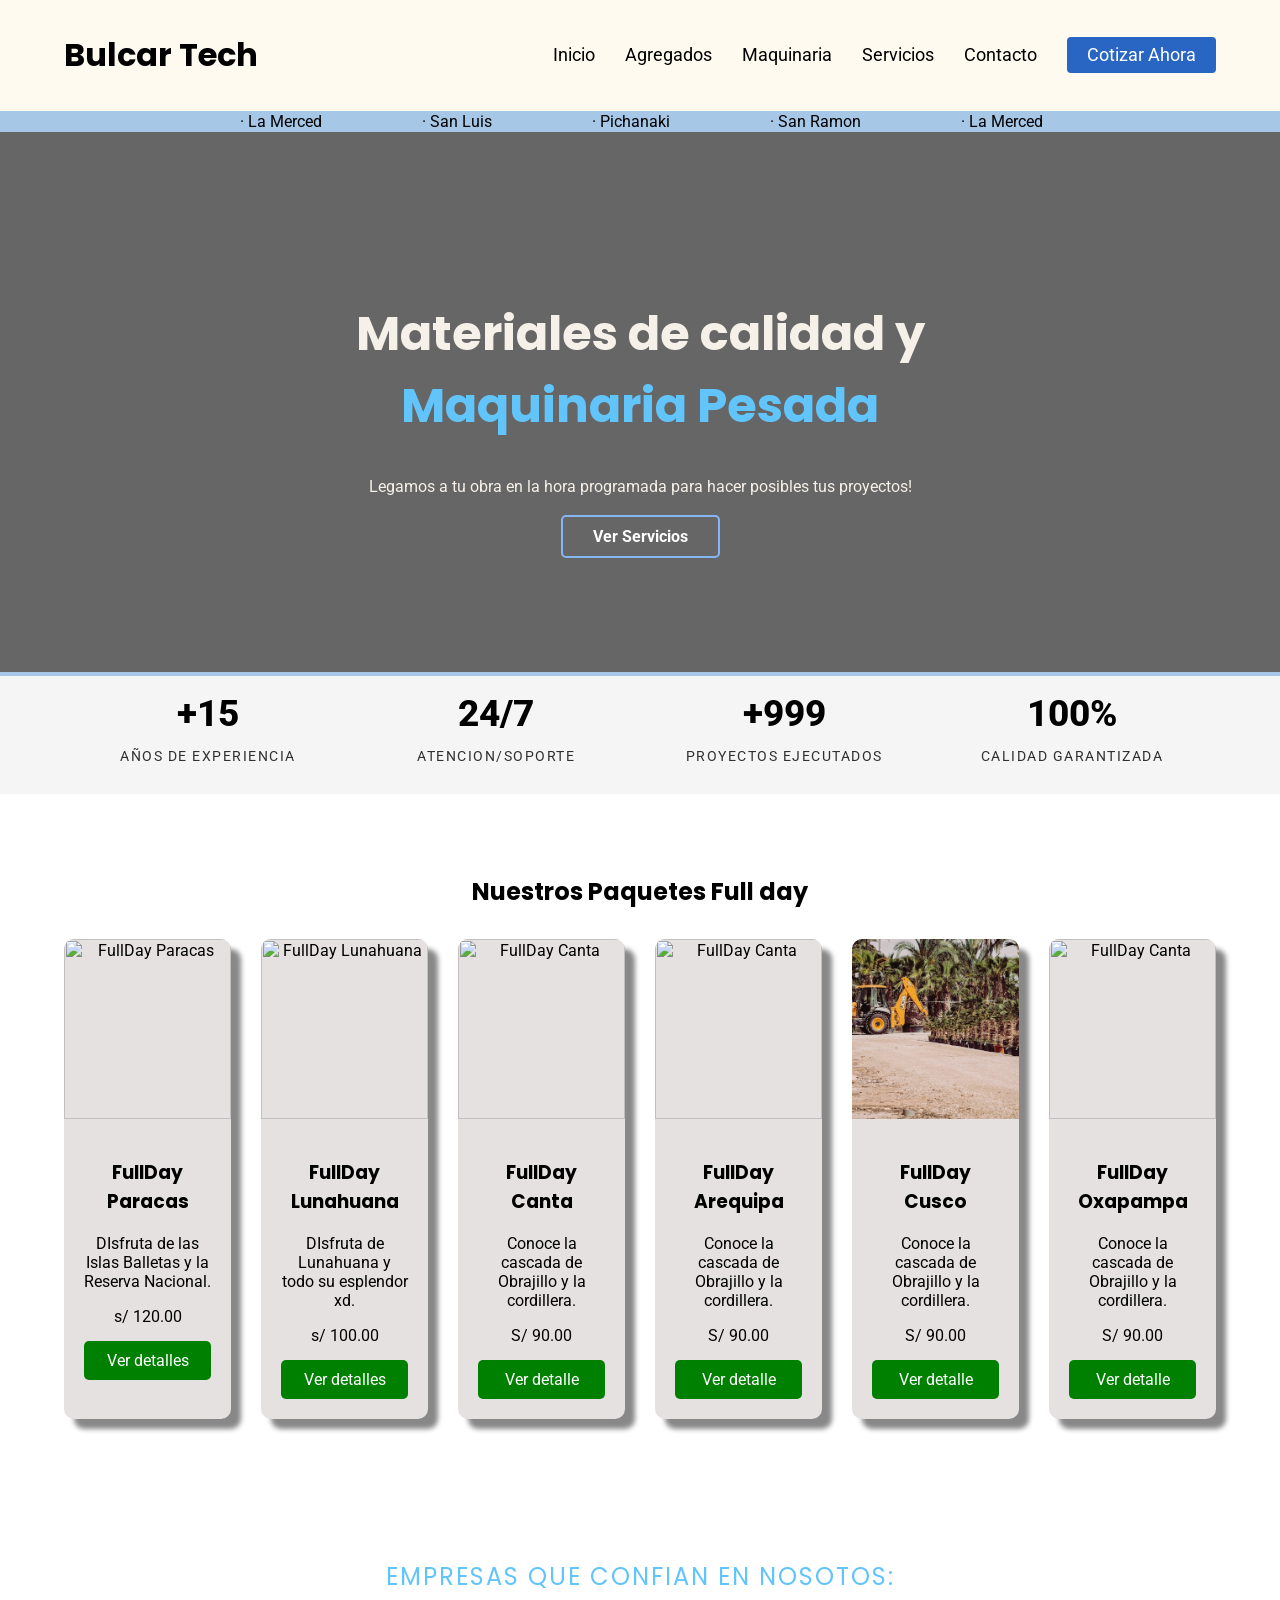
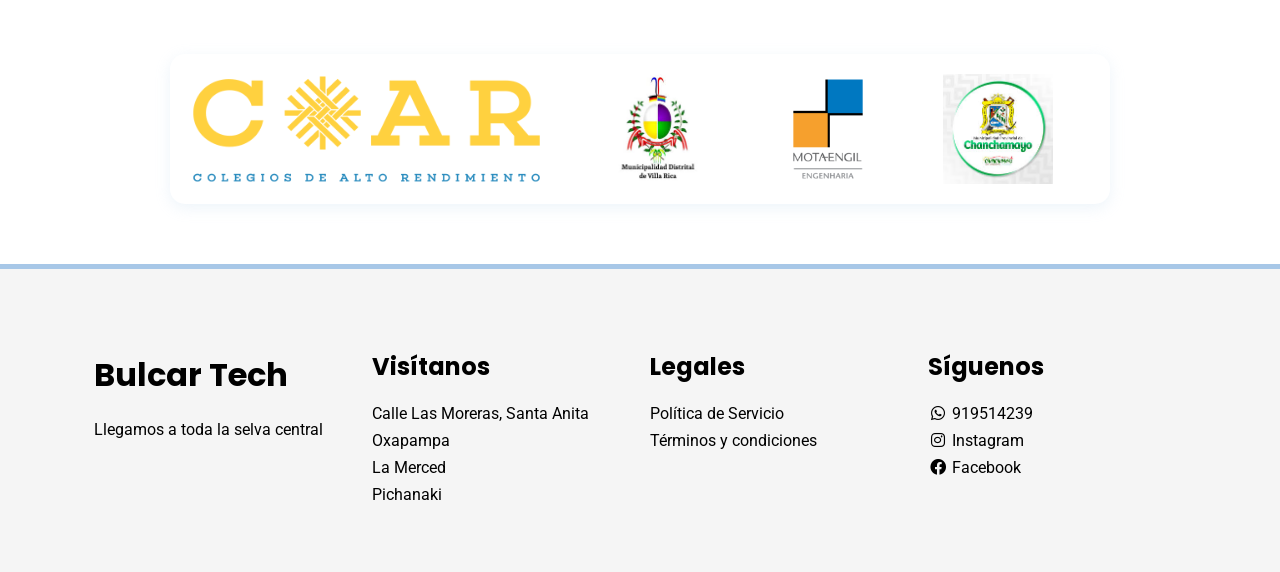
==== index.html @ b3961d60 "add  4 files .html" ====
<!DOCTYPE html5>
<html>
<head>
    <meta name="viewport" content="width=device-width, initial-scale=1.0">
    <title>Bulcar Tech</title>
    <link rel="preconnect" href="https://fonts.googleapis.com">
    <link rel="preconnect" href="https://fonts.gstatic.com" crossorigin>
    <link href="https://fonts.googleapis.com/css2?family=Poppins:wght@700&family=Roboto:wght@400;700&display=swap" rel="stylesheet">
    <link rel="stylesheet" href="https://cdnjs.cloudflare.com/ajax/libs/font-awesome/6.0.0/css/all.min.css"> <!-- para obtener iconos pequeños -->
    <link rel="stylesheet" href="style.css">
</head>

<body>
    

    <!-- contenedor para el logo y las categorias-->
    <header class="main-header">
        <div class="header-container">
            <div class="logo">
                <h1>Bulcar Tech</h1>
                <!-- <h1>Bulcar tech, agregados en toda la selva central</h1> <a href="/">
                <img src="img/logo_3.png" alt="Agregados"> </a> -->
            </div>

            <nav class="main-nav">
                <ul>
                    <li><a href="index.html">Inicio</a></li>
                    <li><a href="agregados.html">Agregados</a></li>
                    <li><a href="maquinaria.html">Maquinaria</a></li>
                    <li><a href="servicios.html">Servicios</a></li>
                    <li><a href="contacto.html">Contacto</a></li>
                    <div class="boton-cotizar">
                    <li><a href="cotizar.html" class="btn-cotizar">Cotizar Ahora</a></li>
                    </div>

                </ul>
            </nav>
        </div>
    </header>

<!-- Carrusel de geografia -->
        <div class="topbar-fondo"> 
    
            <div class="topbar-centrado"> 
        
                <div class="carrusel-track"> 
                    <span> </i>· La Merced</span>
                    <span> </i>· San Luis</span>
                    <span> </i>· Pichanaki</span>
                    <span> </i>· San Ramon</span>
                    <span> </i>· La Merced</span>
                    <span> </i>· San Luis</span>
                    <span> </i>· Pichanaki</span>
                    <span> </i>· San Ramon</span>

                   <!--  <span><i class="fa-solid fa-location-dot"></i> Villa Rica</span>
                    <span><i class="fa-solid fa-location-dot"></i> Oxapampa</span>
                    <span><i class="fa-solid fa-location-dot"></i> La Merced</span>
                    <span><i class="fa-solid fa-location-dot"></i> San Luis</span>
                    <span><i class="fa-solid fa-location-dot"></i> Pichanaki</span>
                    <span><i class="fa-solid fa-location-dot"></i> San Ramón</span>
                    
                    <span><i class="fa-solid fa-location-dot"></i> Villa Rica</span>
                    <span><i class="fa-solid fa-location-dot"></i> Oxapampa</span>
                    <span><i class="fa-solid fa-location-dot"></i> La Merced</span>
                    <span><i class="fa-solid fa-location-dot"></i> San Luis</span>
                    <span><i class="fa-solid fa-location-dot"></i> Pichanaki</span>
                    <span><i class="fa-solid fa-location-dot"></i> San Ramón</span> -->
                </div>
            </div>
        </div>
 

<!-- contenedor para el banner (imagen) -->
    <section id="Inicio" class="hero">
        <div class="hero-content">
            <h1>Materiales de calidad y <br> <span class="color-hero">Maquinaria Pesada</span></h1>
            
            <p class="slogan">Legamos a tu obra en la hora programada para hacer posibles tus proyectos!</p>
            <a href="#servicios" class="btn-main">Ver Servicios</a>
        </div>
    </section>

<!-- stats section -->
    <section class="stats-static">
        <div class="stats-wrapper">
            <div class="stat-box">
                <span class="stat-val">+15</span>
                <p class="stat-desc">Años de experiencia</p>
            </div>

            <div class="stat-box">
                <span class="stat-val">24/7</span>
                <p class="stat-desc">Atencion/Soporte</p>
            </div>

            <div class="stat-box">
                <span class="stat-val">+999</span>
                <p class="stat-desc">Proyectos ejecutados</p>
            </div>

            <div class="stat-box">
                <span class="stat-val">100%</span>
                <p class="stat-desc">Calidad garantizada</p>
            </div>
        </div>
    </section>


    <section id="paquetes" class="paquetes-container">
        <h2 class="titulo-seccion"> Nuestros Paquetes Full day</h2>

        <div class="cards-wrapper">         <!-- container para englobar todas las cards (paquetes fullday) -->
            <div class="card">              <!-- card individual -->
                <img src="img/fd1.jpg" alt="FullDay Paracas" class="card-img">
                <div class="card-info">
                    <h3>FullDay Paracas</h3>
                    <p>DIsfruta de las Islas Balletas y la Reserva Nacional.</p>
                    <span class="precio">s/ 120.00</span>
                    <a href="#" class="btn-detalle"> Ver detalles</a>
                </div>
            </div>
            
             <div class="card">   <!-- card individual -->
                <img src="img/fd2.jpg" alt="FullDay Lunahuana" class="card-img">
                <div class="card-info">
                    <h3>FullDay Lunahuana</h3>
                    <p>DIsfruta de Lunahuana y todo su esplendor xd.</p>
                    <span class="precio">s/ 100.00</span>
                    <a href="#" class="btn-detalle"> Ver detalles</a>
                </div>
            </div>

            <div class="card">  <!-- card individual -->
                <img src="img/fd3.jpg" alt="FullDay Canta" class="card-img">
                <div class="card-info">
                    <h3>FullDay Canta</h3>
                    <p>Conoce la cascada de Obrajillo y la cordillera.</p>
                    <span class="precio">S/ 90.00</span>
                    <a href="#" class="btn-detalle">Ver detalle</a>
                </div>
            </div>

            <div class="card">  <!-- card individual -->
                <img src="img/fd3.jpg" alt="FullDay Canta" class="card-img">
                <div class="card-info">
                    <h3>FullDay Arequipa</h3>
                    <p>Conoce la cascada de Obrajillo y la cordillera.</p>
                    <span class="precio">S/ 90.00</span>
                    <a href="#" class="btn-detalle">Ver detalle</a>
                </div>
            </div>

            <div class="card">  <!-- card individual -->
                <img src="img/machines/jbc_selva.jpg" alt="FullDay Canta" class="card-img">
                <div class="card-info">
                    <h3>FullDay Cusco</h3>
                    <p>Conoce la cascada de Obrajillo y la cordillera.</p>
                    <span class="precio">S/ 90.00</span>
                    <a href="#" class="btn-detalle">Ver detalle</a>
                </div>
            </div>

            <div class="card">  <!-- card individual -->
                <img src="img/fd3.jpg" alt="FullDay Canta" class="card-img">
                <div class="card-info">
                    <h3>FullDay Oxapampa</h3>
                    <p>Conoce la cascada de Obrajillo y la cordillera.</p>
                    <span class="precio">S/ 90.00</span>
                    <a href="#" class="btn-detalle">Ver detalle</a>
                </div>
            </div>

             

            
        </div>
    </section>
    <!-- carrusel de empresas/clientes -->
   <section class="seccion-logos">
    <h2 class="titulo-confianza" >Empresas que confian en Nosotos:</h2>
    <div class="carousel-container">
        <div class="carousel-track">
            <div class="logo-item"><img src="img/lg_socios/coar.png" alt="Socio 1"></div>
            <div class="logo-item"><img src="img/lg_socios/muni_vr.jpg" alt="Socio 3"></div>
            <div class="logo-item"><img src="img/lg_socios/mota_engil.png" alt="Socio 2"></div>
            <div class="logo-item"><img src="img/lg_socios//muni_mercesd.jpg" alt="Socio 3"></div>
            <div class="logo-item"><img src="img/lg_socios/obrainsa.jpg" alt="Socio 3"></div>
            <div class="logo-item"><img src="img/lg_socios/muni_oxa.png" alt="Socio 3"></div>
            <div class="logo-item"><img src="img/lg_socios//muni_mercesd.jpg" alt="Socio 3"></div>
            <div class="logo-item"><img src="img/lg_socios/obrainsa.jpg" alt="Socio 3"></div>
            <div class="logo-item"><img src="img/lg_socios/muni_oxa.png" alt="Socio 3"></div>
        </div>
    </div>
</section>

    <!-- pie de pagina -->
    <footer class="main-footer">
    <div class="footer-content">
        <div class="caja">
            <h1>Bulcar Tech </h1> <ul>
                <li>Llegamos a toda la selva central</li>
            </ul>
        </div>

        <div class="caja">
            <h2>Visítanos</h2>
            <ul>
                <li>Calle Las Moreras, Santa Anita</li>
                <li>Oxapampa</li>
                <li>La Merced</li>
                <li>Pichanaki</li>
   
            </ul>
        </div>

        <div class="caja">
            <h2>Legales</h2>
            <ul>
                <li><a href="#">Política de Servicio</a></li>
                <li><a href="#">Términos y condiciones</a></li>
            </ul>
        </div>

        <div class="caja">
            <h2>Síguenos</h2>
            <ul class="social-links">
                <li><a href="#"><i class="fa-brands fa-whatsapp"></i> 919514239</a></li>
                <li><a href="#"><i class="fa-brands fa-instagram"></i> Instagram</a></li>
                <li><a href="#"><i class="fa-brands fa-facebook"></i> Facebook</a></li>
            </ul>
        </div>
    </div>
</footer>


</body>
</html>
---- style.css ----
/* RESET UNIVERSAL */
body {
    display: flex;
    flex-direction: column;
    min-height: 100vh; /* vh significa "view height", o sea, el alto de la pantalla */
    margin: 0;
    font-family: 'Roboto', sans-serif; /* Fuente principal para lectura */
}

h1, h2, h3, .formulario_titulo {
    font-family: 'Poppins', sans-serif;
    font-weight: 700; /* Negrita para resaltar */
}

/* modo DESKTOP */

/* 1. EL FONDO (100% ancho) */
.topbar-fondo {
    width: 100%;
    background: #A7C7E7;
    /* Aquí NO va el overflow, para que el fondo llegue a las esquinas */
}

/* 2. EL CENTRADOR (1200px) */
.topbar-centrado {
    max-width: 900px;
    margin: 0 auto; /* Lo mantiene al centro de la web */
    overflow: hidden; /* ESTA ES LA CLAVE: Corta el texto justo a los 1200px */
}

/* 3. LA PISTA EN MOVIMIENTO */
.carrusel-track {
    display: flex;
    width: max-content; /* Permite que la pista sea larguísima */
    animation: scroll 15s linear infinite;
}

.carrusel-track span {
    display: flex;
    align-items: center;
    gap: 8px;
    padding: 1px 50px;
    color: black;
   
}

/* LA ANIMACIÓN */
@keyframes scroll {
    0% { transform: translateX(0); }
    100% { transform: translateX(-50%); }
}




/* para el menu de categorias de la web */

.main-header {
    background-color:floralwhite; 
    width: 100%;
    padding: 10px 0;
}

.header-container {
    display: flex;
    justify-content: space-between;
    align-items: center;
    max-width: 1200px;
    margin: 0 auto;
    padding: 0 5%;
}


.main-nav ul {
    display: flex;
    list-style: none; /* delete los puntitos del lista */
    gap: 30px; /* space entre categories */
    

}
.btn-cotizar {
    color:white !important;
    padding: 8px 20px;
    border-radius: 4px; /* Bordes ligeramente suavizados, pero rectangulares */
    background-color: #2966C4;
    
    
}

.btn-cotizar:hover {
    background-color:orange /* #a7c7e7 */; /* Se rellena de azul bajo */
    color: black !important; /* El texto cambia a blanco para contrastar */
  }

.main-nav a {   /* editar las categorias (anchor, ancla) -> "a" */
   
  color: black;
    font-size: 1.1rem;
    transition: 0.5s;
    text-decoration: none;
}

.main-nav a:hover {         /* pasar cursor en las categorias (anchor, ancla) -> "a" */
    color:blue;
    font-weight: bold;
    
}

/* 1. El contenedor del logo ahora sí dictará la altura */
/* 1. Forzamos al contenedor a mantener su tamaño */
.logo {
    color: black;
}
/* .logo {
    display: flex;
    align-items: center;
    position: relative;
    height: 60px; /* <--- ESTA es la altura máxima de tu header 
} */

/* 2. El logo puede ser más grande que el contenedor */
/* .logo img {
    height: 140px; /* <--- El logo mide 100px, pero el div solo 60px 
    width: auto;
    position: absolute; /* Permite que el logo "flote" sobre el header 
    top: 50%;
    transform: translateY(-50%); /* Lo centra verticalmente perfecto 
    z-index: 100; /* Asegura que el logo esté por encima de lo que venga abajo 
    transition: transform 0.3s ease;
} */ 

/* 3. Ajuste para el H1 (invisible para el usuario) */
/* .logo h1 {
    position: absolute;
    width: 1px;
    height: 1px;
    padding: 0;
    margin: -1px;
    overflow: hidden;
    clip: rect(0, 0, 0, 0);
    border: 0;
} */
/* hero section (imagen) */
.hero {
    /* Aquí pones la ruta de tu imagen */
    background-image: linear-gradient(rgba(0,0,0,0.6), rgba(0,0,0,0.6)), url('img/bg_banner.jpg');
    background-size: cover;       /* La imagen siempre llena el espacio sin deformarse */
    background-position: center;   /* Centra la imagen */
    height: 60vh;                 /* Ocupa el 80% de la altura de la pantalla */
    display: flex;
    justify-content: center;
    align-items: center;
    text-align: center;
    color: #f5f0e8;
}

.hero-content h1 {
    font-size: 3rem;
    margin-bottom: 20px;
}
.color-hero {
    color: #61C4FA;
}

/* Estilo del botón (Similar al visto en la Sesión 04) */
.btn-main {
    background-color:  transparent;
    color: white;
    border: 2px solid #84b6f4;
    padding: 10px 30px;
    text-decoration: none;
    border-radius: 5px;
    font-weight: bold;
    transition: 0.3s;
}

.btn-main:hover {
    color: white;
    background-color: #2966C4; /* Efecto hover visto en clase [cite: 791] */
}
.slogan {
    padding: 15px;
}


/* cards paquetes fullday */
.paquetes-container {
    padding: 60px 5%;
    background-color: #fff;
    text-align: center;
}

.cards-wrapper {
    display: flex;
     flex-wrap: nowrap;         /* Permite que bajen si no caben */
    justify-content: center; /* Centra las tarjetas */
    gap: 30px;               /* Espacio entre tarjetas */
    margin-top: 30px;
}

.card {
    background: #E5E1E1;     /* Color gris claro visto en clase  */
    border-radius: 10px;     /* Bordes redondeados profesionales  */
    width: 300px;            /* Ancho fijo en PC [cite: 780] */
    box-shadow: 10px 10px 5px #888; /* Sombra enseñada en  04  */
    overflow: hidden;        /* Para que la imagen no se salga de las esquinas */
    transition: transform 0.3s;
   

}

.card:hover {
    transform: scale(1.05);  /* Efecto de agrandado visto en clase  */
}

.card-img {
    width: 100%;             /* La imagen ocupa todo el ancho de la tarjeta [cite: 958] */
    height: 180px;           /* Altura fija para que todas se vean iguales [cite: 1387] */
    object-fit: cover;
}

.card-info {
    padding: 20px;
}

.btn-detalle {
    display: block;
    background: green;       /* Estilo de botón del material  */
    color: white;
    text-decoration: none;
    padding: 10px;
    margin-top: 15px;
    border-radius: 5px;
}

/* FORmulario de contacto----------------------------------------------------------------- */
.formulario-contacto {
    flex: 1; 
    width:500px;
    max-width: 100%;
    margin:auto;
    margin-top: 100px;
    margin-bottom: 100px;
    padding: 20px;
    box-shadow: 0 0 20px 1px rgba(0,0,0,0.3);
    /* 0 en desplazamiento, 20 en difuminado, rgba los colores,
    el 0.3 es la transprencia*/
    position:relative;
    /*Porque después se va a
    posicionar otro elemento en base al formulario*/
  
   
  
}

.formulario-titulo {
    text-align: center;
    margin-top: 0;
    color:rgba(0,0,0,0.7);
}

.formulario_label, .formulario_submit, .formulario_input {
    display: block; /*para que se aprecie uno debajo de otro*/
    width: 90%;
}

.formulario_submit {
   background: green;
    color:#fff;
    padding: 10px 20px;
    cursor:pointer;
    border:none;
    margin:8px;
}

.formulario_submit:hover{
    background: #229797;
}

/* CARRUSEL DE LOGOS CLIENTES */
.seccion-logos {
    padding: 60px 0;
    background-color: white; /* Tu azul bajo de fondo */
    display: flex;
    flex-direction: column;
    align-items: center;
    gap: 40px;
   
}
.titulo-confianza {
    color: #61C4FA; /* El mismo azul bajo de tus otros textos */
    font-size: 24px;
    font-weight: 400; /* Estilo elegante, no tan grueso */
    text-transform: uppercase; /* Opcional: le da un toque más corporativo */
    letter-spacing: 2px; /* Un poco de aire entre letras */
    position: relative;
    transition: font-weight 0.3s ease;
}


.carousel-container {
    width: 90%;
    max-width: 900px; /* <--- AQUÍ limitas el ancho para que no sea toda la pantalla */
    overflow: hidden; /* Esconde los logos que van saliendo */
    position: relative;
    background: white; /* Opcional: un fondo blanco pastel para los logos */
    padding: 20px;
    border-radius: 15px;
    box-shadow: 0 4px 15px rgba(167, 199, 231, 0.2);
}

.carousel-track {
    display: flex;
    align-items: center;
    gap: 60px; /* Espacio entre logos */
    /* Si vas a usar animación automática, agrégala aquí */
    animation: scroll 20s linear infinite;
}

.logo-item img {
    height: 110px; /* Tamaño controlado de los logos */
    width: auto;
   /*  filter: grayscale(100%); /* Opcional: logos en gris 
    opacity: 0.6; */
    transition: all 0.3s ease;
}

.logo-item img:hover {
    filter: grayscale(0%); /* A color al pasar el mouse */
    opacity: 1;
    transform: scale(1.4);
}

/* Animación simple de desplazamiento */
@keyframes scroll {
    0% { transform: translateX(0); }
    100% { transform: translateX(-50%); }
}

/* =============================================
   SECCIÓN: stats 
   ============================================= */
.stats-static {
    background-color: whitesmoke/* #1a1a1a */; /* Fondo oscuro tipo industrial */
    padding: 1px 5%;
    color: black;
    border-top: 4px solid #A7C7E7; /* El verde que usamos en los botones */
}

.stats-wrapper {
    display: flex;
    justify-content: space-around; /* Reparte el espacio entre los 4 */
    align-items: center;
    max-width: 1200px;
    margin: 0 auto;
    flex-wrap: wrap; /* Clave para que en móvil bajen */
}

.stat-box {
    text-align: center;
    padding: 15px;
    flex: 1;
    min-width: 200px; /* Evita que se aplasten mucho */
}

.stat-val {
    display: block;
    font-size: 2.3rem;
    font-weight: 800;
    color: black/* #229797 */; 
    margin-bottom: 5px;
}

.stat-desc {
    font-size: 0.85rem;
    text-transform: uppercase;
    letter-spacing: 1.5px;
    font-weight: 400;
    opacity: 0.8;
}

/* RESPONSIVE - Sesión 02 */
@media (max-width: 768px) {
    .stats-wrapper {
        flex-direction: column; /* Se apilan en columna en celular */
        gap: 30px;
    }
    
    .stat-box {
        border-bottom: 1px solid #333;
        width: 100%;
    }
    
    .stat-box:last-child {
        border-bottom: none;
    }
}
/* FOOTER (pie de pagina)-------------------------------------------------------------- */
.main-footer {
   height: auto;
   background-color: whitesmoke;
   color: black;
   padding: 30px 5%;
   border-top: 5px solid #A7C7E7;
}

.footer-content {
   display: flex;
    justify-content: space-around; /* Reparte las cajas en el ancho */
    align-items: flex-start;       /* Alinea las cajas arriba */
    flex-wrap: wrap;               /* Por si hay poco espacio, que bajen */
    padding: 20px;
}
.caja {
    flex: 1;
    min-width: 200px; /* Evita que se amontonen mucho */
    margin: 10px;
}

.caja ul {
    list-style: none; /* Quita los puntitos de la lista */
    padding: 0;
    margin: 0;
}

.caja li, .caja span {
    display: flex;
    align-items: center; /* Alinea el icono con el texto verticalmente */
    gap: 10px;           /* Espacio entre el icono y el texto */
    margin-bottom: 8px;  /* Espacio entre cada renglón */
}

/* Si quieres que los iconos tengan un tamaño fijo para que el texto empiece igual */
.caja i {
    width: 20px;
    text-align: center;
}
.caja a {
    color: black;
    text-decoration: none;
    background-color: transparent;
}
a:hover {
    font-weight: bold;
    color: orange;
    border-radius: 4px;        /* Bordes redondeados para que se vea mejor */
}

/* ------------------------------------------------------------------------------------------------------------------------------------------------------------- */
/* modo MOVIL*/

@media (max-width: 768px) {
    .top-bar {
        display: none; 
    }
}


/*  header de categorias */
@media (max-width: 768px) {
    .header-container {
        flex-direction: column; /* Apila logo y menú verticalmente [cite: 418] */
        gap: 15px;
    }

    .main-nav ul {
        flex-direction: row; /* Categorías una debajo de otra */
        align-items:center;
        gap: 10px;
    }
    
    .main-nav li {
        margin: 0.5rem;
    }
}

/* hero section (imagen) */
@media (max-width: 768px) {
    .hero {
        height: 60vh; /* Bajamos la altura en celular para que se vea mejor el contenido */
    }

    .hero-content h1 {
        font-size: 1.8rem; /* Letra más pequeña para que no se corte */
    }
}

/* seccion card fullday */
 @media (max-width: 768px) {
    .cards-wrapper {
        flex-direction: column; /* Cambia de horizontal a vertical  */
        align-items: center;    /* Centra las tarjetas una debajo de otra */
    }

    .card {
        width: 90%;             /* En celular las tarjetas ocupan casi todo el ancho [cite: 967] */
    }
}

/* Footer */
/* Estilo para el móvil según la Sesión 02 [cite: 416, 418] */
@media (max-width: 768px) {
    .footer-content {
        flex-direction: column; /* Apila las cajas verticalmente */
        text-align:center;
        gap: 30px; /* Esto separa las cajas entre sí de forma equilibrada */
        padding: 40px 5%; /* Dale espacio interno para que no toque los bordes del cel */
    }

    .formulario-contacto {
        width: 60%;
       
    }

    .caja {
        width: 100%; /* Obliga a la caja a usar todo el ancho del celular */
        margin: 0 auto; /* Centra la caja físicamente */
        
    }

}

/* corizar.html ---------------------------------------------------------------------------------------------------------------- */
/* --- ESTILOS PÁGINA COTIZAR --- */

.cotizar-main {
    flex: 1; /* Para el Sticky Footer que ya configuramos */
    display: flex;
    align-items: center;
    justify-content: center;
    background: #f0f2f5; /* Un gris muy claro para que la tarjeta resalte */
    padding: 60px 20px;
}

.cotizar-container {
    width: 100%;
    max-width: 600px;
}

.cotizar-card {
    background: #ffffff;
    border-radius: 15px;
    padding: 40px;
    box-shadow: 0 15px 35px rgba(0,0,0,0.1);
    text-align: center;
}

.icon-main {
    font-size: 50px;
    color: #229797; /* El verde/celeste de tu marca */
    margin-bottom: 20px;
}

.cotizar-header h1 {
    font-size: 2rem;
    color: #333;
    margin-bottom: 10px;
}

.cotizar-header p {
    color: #666;
    margin-bottom: 30px;
}

/* Sección de botón de WhatsApp */
.opcion-wsp {
    background: #f9f9f9;
    padding: 25px;
    border-radius: 10px;
    border: 1px solid #eee;
    margin-bottom: 25px;
}

.opcion-wsp h3 {
    margin-bottom: 10px;
    color: #333;
}

.wsp-btn-link {
    display: flex;
    align-items: center;
    justify-content: center;
    gap: 10px;
    background-color: #25D366; /* Verde Oficial WhatsApp */
    color: white;
    text-decoration: none;
    padding: 15px 25px;
    border-radius: 8px;
    font-weight: bold;
    font-size: 1.1rem;
    transition: 0.3s;
}

.wsp-btn-link:hover {
    background-color: #1DA851;
    transform: translateY(-3px);
    box-shadow: 0 5px 15px rgba(37, 211, 102, 0.3);
}

/* Íconos de información extra */
.opcion-info {
    display: flex;
    justify-content: center;
    gap: 20px;
    flex-wrap: wrap;
}

.info-item {
    display: flex;
    align-items: center;
    gap: 8px;
    font-size: 0.85rem;
    color: #888;
}

.info-item i {
    color: #229797;
}

/* Ajuste móvil */
@media (max-width: 480px) {
    .cotizar-card {
        padding: 25px 15px;
    }
    .cotizar-header h1 {
        font-size: 1.5rem;
    }
}
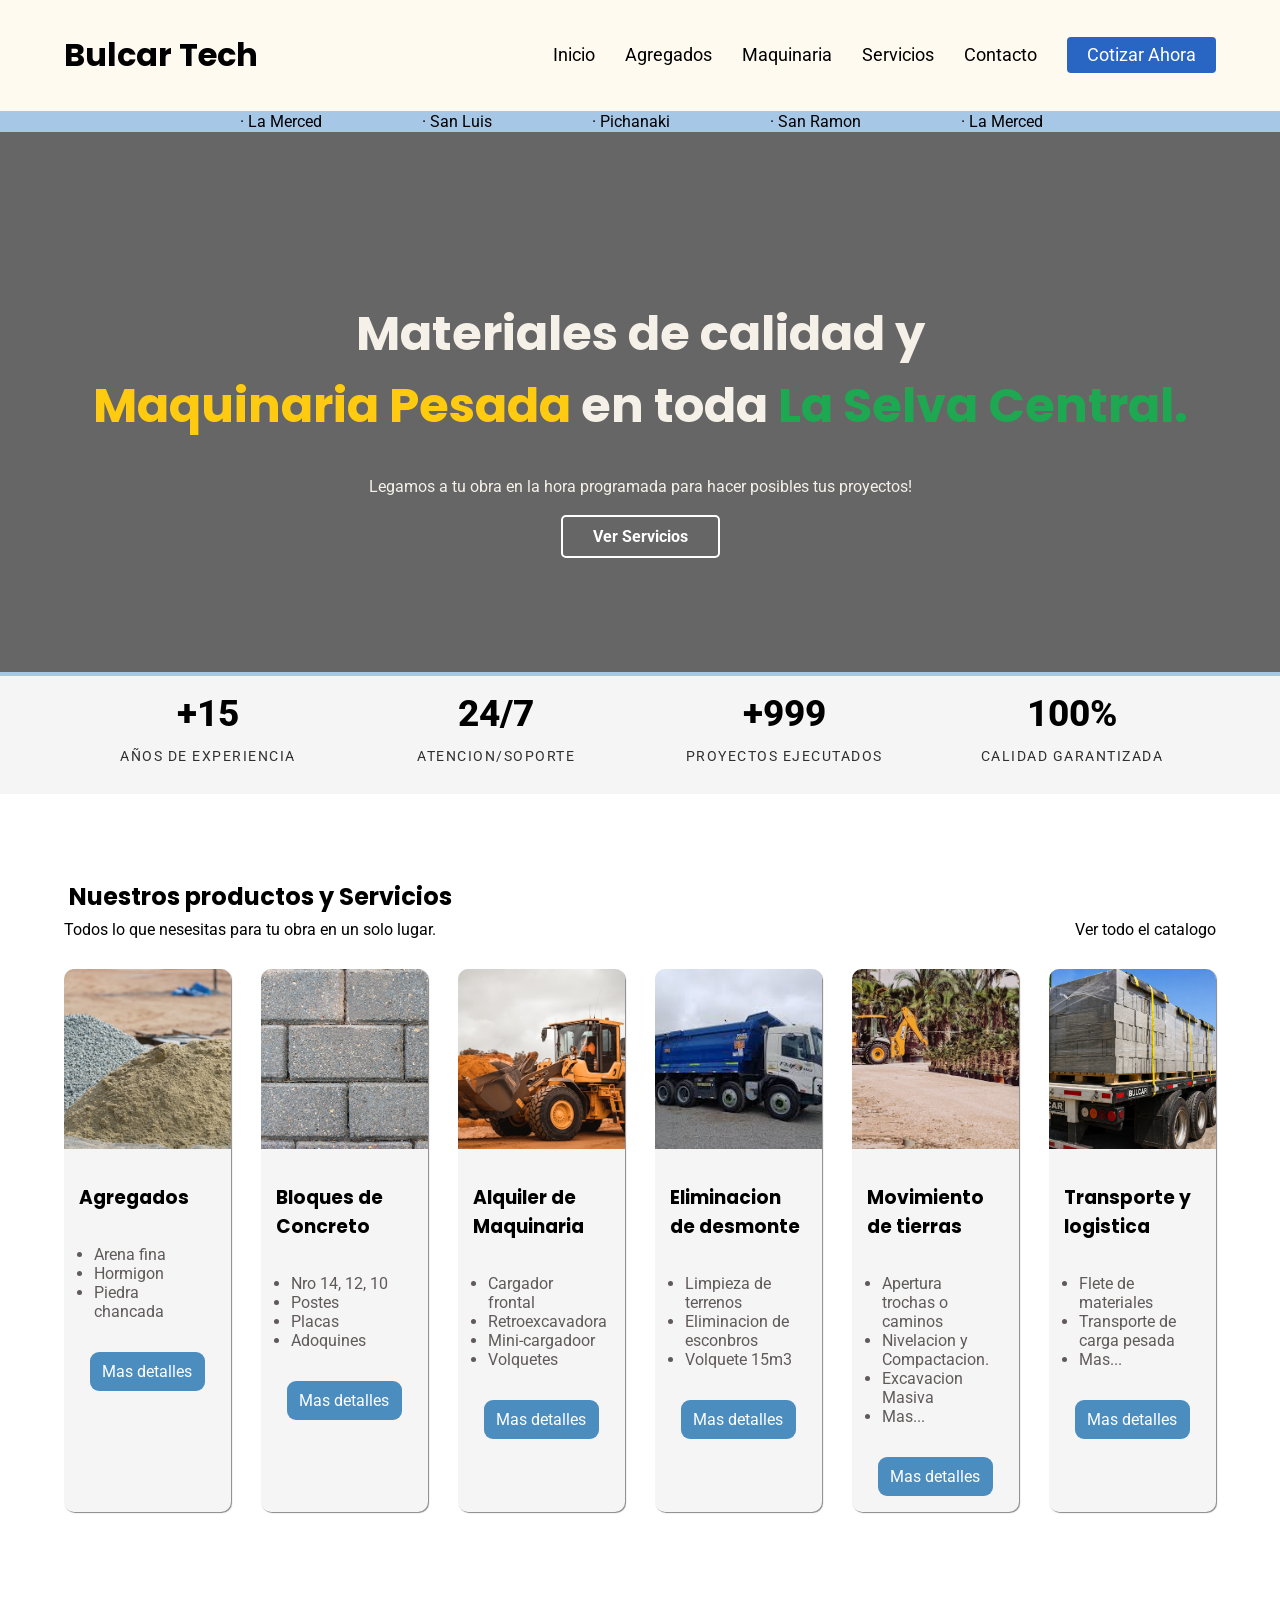
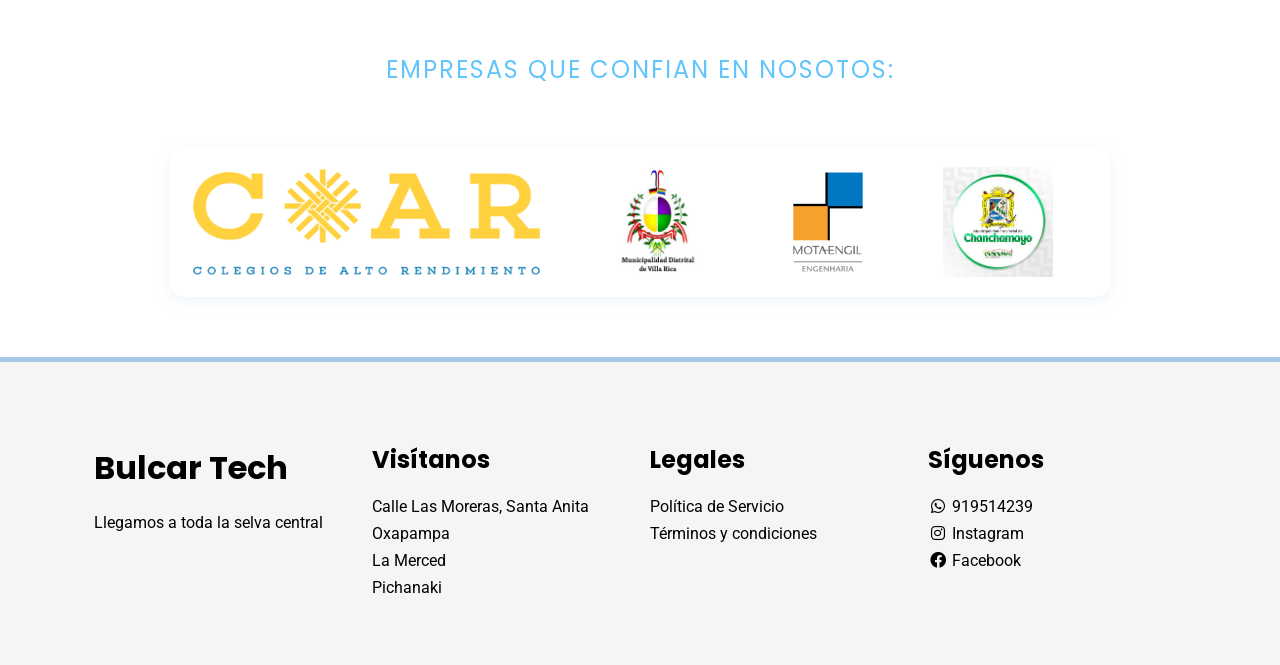
==== commit 814ae968: "fix servicecard and main title" ====
--- a/index.html
+++ b/index.html
@@ -74,7 +74,7 @@
 <!-- contenedor para el banner (imagen) -->
     <section id="Inicio" class="hero">
         <div class="hero-content">
-            <h1>Materiales de calidad y <br> <span class="color-hero">Maquinaria Pesada</span></h1>
+            <h1>Materiales de calidad y <br> <span class="color-hero">Maquinaria Pesada</span> <span> en toda</span> <span class="tt-green">La Selva Central.</span></h1>
             
             <p class="slogan">Legamos a tu obra en la hora programada para hacer posibles tus proyectos!</p>
             <a href="#servicios" class="btn-main">Ver Servicios</a>
@@ -106,68 +106,93 @@
         </div>
     </section>
 
-
+<!-- Proudcios y servicios -->
     <section id="paquetes" class="paquetes-container">
-        <h2 class="titulo-seccion"> Nuestros Paquetes Full day</h2>
+        <h2 class="tt-pro-serv"> Nuestros productos y Servicios</h2>
+        <div class="sub-pro-serv">
+            <p>Todos lo que nesesitas para tu obra en un solo lugar.</p>
+            <p>Ver todo el catalogo</p>
+        </div>
 
         <div class="cards-wrapper">         <!-- container para englobar todas las cards (paquetes fullday) -->
             <div class="card">              <!-- card individual -->
-                <img src="img/fd1.jpg" alt="FullDay Paracas" class="card-img">
-                <div class="card-info">
-                    <h3>FullDay Paracas</h3>
-                    <p>DIsfruta de las Islas Balletas y la Reserva Nacional.</p>
-                    <span class="precio">s/ 120.00</span>
-                    <a href="#" class="btn-detalle"> Ver detalles</a>
+                <img src="img/cards_pro_serv/agregados.jpg" alt="FullDay Paracas" class="card-img">
+                <div class="card-info">
+                    <h3>Agregados</h3>
+                    <ul class="ls-products">
+                        <li>Arena fina</li>
+                        <li>Hormigon</li>
+                        <li>Piedra chancada</li>
+                    </ul>
+                    <a href="#" class="btn-detalle">Mas detalles</a>
                 </div>
             </div>
             
              <div class="card">   <!-- card individual -->
-                <img src="img/fd2.jpg" alt="FullDay Lunahuana" class="card-img">
-                <div class="card-info">
-                    <h3>FullDay Lunahuana</h3>
-                    <p>DIsfruta de Lunahuana y todo su esplendor xd.</p>
-                    <span class="precio">s/ 100.00</span>
-                    <a href="#" class="btn-detalle"> Ver detalles</a>
-                </div>
-            </div>
-
-            <div class="card">  <!-- card individual -->
-                <img src="img/fd3.jpg" alt="FullDay Canta" class="card-img">
-                <div class="card-info">
-                    <h3>FullDay Canta</h3>
-                    <p>Conoce la cascada de Obrajillo y la cordillera.</p>
-                    <span class="precio">S/ 90.00</span>
-                    <a href="#" class="btn-detalle">Ver detalle</a>
-                </div>
-            </div>
-
-            <div class="card">  <!-- card individual -->
-                <img src="img/fd3.jpg" alt="FullDay Canta" class="card-img">
-                <div class="card-info">
-                    <h3>FullDay Arequipa</h3>
-                    <p>Conoce la cascada de Obrajillo y la cordillera.</p>
-                    <span class="precio">S/ 90.00</span>
-                    <a href="#" class="btn-detalle">Ver detalle</a>
+                <img src="img/cards_pro_serv/bloques.jpg" alt="FullDay Lunahuana" class="card-img">
+                <div class="card-info">
+                    <h3>Bloques de Concreto</h3>
+                    <ul class="ls-products">
+                        <li>Nro 14, 12, 10</li>
+                        <li>Postes</li>
+                        <li>Placas</li>
+                        <li>Adoquines</li>
+                    </ul>
+                    <a href="#" class="btn-detalle">Mas detalles</a>
+                </div>
+            </div>
+
+            <div class="card">  <!-- card individual -->
+                <img src="img/cards_pro_serv/cargador.jpg" alt="FullDay Canta" class="card-img">
+                <div class="card-info">
+                    <h3>Alquiler de Maquinaria</h3>
+                    <ul class="ls-products">
+                        <li>Cargador frontal</li>
+                        <li>Retroexcavadora</li>
+                        <li>Mini-cargadoor</li>
+                        <li>Volquetes</li>
+                    </ul>
+                    <a href="#" class="btn-detalle">Mas detalles</a>
+                </div>
+            </div>
+
+            <div class="card">  <!-- card individual -->
+                <img src="img/cards_pro_serv/volquete.jpg" alt="FullDay Canta" class="card-img">
+                <div class="card-info">
+                    <h3>Eliminacion de desmonte</h3>
+                    <ul class="ls-products">
+                        <li>Limpieza de terrenos</li>
+                        <li>Eliminacion de esconbros</li>
+                        <li>Volquete 15m3</li>
+                    </ul>
+                    <a href="#" class="btn-detalle">Mas detalles</a>
                 </div>
             </div>
 
             <div class="card">  <!-- card individual -->
                 <img src="img/machines/jbc_selva.jpg" alt="FullDay Canta" class="card-img">
                 <div class="card-info">
-                    <h3>FullDay Cusco</h3>
-                    <p>Conoce la cascada de Obrajillo y la cordillera.</p>
-                    <span class="precio">S/ 90.00</span>
-                    <a href="#" class="btn-detalle">Ver detalle</a>
-                </div>
-            </div>
-
-            <div class="card">  <!-- card individual -->
-                <img src="img/fd3.jpg" alt="FullDay Canta" class="card-img">
-                <div class="card-info">
-                    <h3>FullDay Oxapampa</h3>
-                    <p>Conoce la cascada de Obrajillo y la cordillera.</p>
-                    <span class="precio">S/ 90.00</span>
-                    <a href="#" class="btn-detalle">Ver detalle</a>
+                    <h3>Movimiento de tierras</h3>
+                    <ul class="ls-products">
+                        <li>Apertura trochas o caminos</li>
+                        <li>Nivelacion y Compactacion.</li>
+                        <li>Excavacion Masiva</li>
+                        <li>Mas...</li>
+                    </ul>
+                    <a href="#" class="btn-detalle">Mas detalles</a>
+                </div>
+            </div>
+
+            <div class="card">  <!-- card individual -->
+                <img src="img/cards_pro_serv/tracto_bloques.png" alt="FullDay Canta" class="card-img">
+                <div class="card-info">
+                    <h3>Transporte y logistica</h3>
+                    <ul class="ls-products">
+                        <li>Flete de materiales</li>
+                        <li>Transporte de carga pesada</li>
+                        <li>Mas...</li>
+                    </ul>
+                    <a href="#" class="btn-detalle">Mas detalles</a>
                 </div>
             </div>
 
--- a/style.css
+++ b/style.css
@@ -1,4 +1,7 @@
-/* RESET UNIVERSAL */
+
+/* =============================================
+                     RESET UNIVERSAL 
+   ============================================= */
 body {
     display: flex;
     flex-direction: column;
@@ -12,49 +15,13 @@
     font-weight: 700; /* Negrita para resaltar */
 }
 
-/* modo DESKTOP */
-
-/* 1. EL FONDO (100% ancho) */
-.topbar-fondo {
-    width: 100%;
-    background: #A7C7E7;
-    /* Aquí NO va el overflow, para que el fondo llegue a las esquinas */
-}
-
-/* 2. EL CENTRADOR (1200px) */
-.topbar-centrado {
-    max-width: 900px;
-    margin: 0 auto; /* Lo mantiene al centro de la web */
-    overflow: hidden; /* ESTA ES LA CLAVE: Corta el texto justo a los 1200px */
-}
-
-/* 3. LA PISTA EN MOVIMIENTO */
-.carrusel-track {
-    display: flex;
-    width: max-content; /* Permite que la pista sea larguísima */
-    animation: scroll 15s linear infinite;
-}
-
-.carrusel-track span {
-    display: flex;
-    align-items: center;
-    gap: 8px;
-    padding: 1px 50px;
-    color: black;
-   
-}
-
-/* LA ANIMACIÓN */
-@keyframes scroll {
-    0% { transform: translateX(0); }
-    100% { transform: translateX(-50%); }
-}
-
-
-
-
-/* para el menu de categorias de la web */
-
+
+/* ***************************index.html **************************/
+
+
+/* =============================================
+                        Header
+   ============================================= */
 .main-header {
     background-color:floralwhite; 
     width: 100%;
@@ -88,7 +55,7 @@
 }
 
 .btn-cotizar:hover {
-    background-color:orange /* #a7c7e7 */; /* Se rellena de azul bajo */
+    background-color:#FFCB11 /* #a7c7e7 */; /* Se rellena de azul bajo */
     color: black !important; /* El texto cambia a blanco para contrastar */
   }
 
@@ -110,6 +77,25 @@
 /* 1. Forzamos al contenedor a mantener su tamaño */
 .logo {
     color: black;
+}
+
+/* modo MOVIL*/
+
+@media (max-width: 768px) {
+    .header-container {
+        flex-direction: column; /* Apila logo y menú verticalmente [cite: 418] */
+        gap: 15px;
+    }
+
+    .main-nav ul {
+        flex-direction: row; /* Categorías una debajo de otra */
+        align-items:center;
+        gap: 10px;
+    }
+    
+    .main-nav li {
+        margin: 0.5rem;
+    }
 }
 /* .logo {
     display: flex;
@@ -140,7 +126,61 @@
     clip: rect(0, 0, 0, 0);
     border: 0;
 } */
-/* hero section (imagen) */
+
+
+/* =============================================
+   TopBar (carrusel geografico)
+   ============================================= */
+
+/* 1. EL FONDO (100% ancho) */
+.topbar-fondo {
+    width: 100%;
+    background: #A7C7E7;
+    /* Aquí NO va el overflow, para que el fondo llegue a las esquinas */
+}
+
+/* 2. EL CENTRADOR (1200px) */
+.topbar-centrado {
+    max-width: 900px;
+    margin: 0 auto; /* Lo mantiene al centro de la web */
+    overflow: hidden; /* ESTA ES LA CLAVE: Corta el texto justo a los 1200px */
+}
+
+/* 3. LA PISTA EN MOVIMIENTO */
+.carrusel-track {
+    display: flex;
+    width: max-content; /* Permite que la pista sea larguísima */
+    animation: scroll 15s linear infinite;
+}
+
+.carrusel-track span {
+    display: flex;
+    align-items: center;
+    gap: 8px;
+    padding: 1px 50px;
+    color: black;
+   
+}
+
+/* LA ANIMACIÓN */
+@keyframes scroll {
+    0% { transform: translateX(0); }
+    100% { transform: translateX(-50%); }
+}
+
+/* modo MOVIL*/
+
+@media (max-width: 768px) {
+    .top-bar {
+        display: none; 
+    }
+}
+
+
+/* =============================================
+        hero section (imagen) 
+   ============================================= */
+
 .hero {
     /* Aquí pones la ruta de tu imagen */
     background-image: linear-gradient(rgba(0,0,0,0.6), rgba(0,0,0,0.6)), url('img/bg_banner.jpg');
@@ -159,14 +199,18 @@
     margin-bottom: 20px;
 }
 .color-hero {
-    color: #61C4FA;
+    /* color: #61C4FA; */
+    color: #FFCB11;
+}
+.tt-green {
+    color: #1DA851;
 }
 
 /* Estilo del botón (Similar al visto en la Sesión 04) */
 .btn-main {
     background-color:  transparent;
     color: white;
-    border: 2px solid #84b6f4;
+    border: 2px solid white /* #84b6f4 */;
     padding: 10px 30px;
     text-decoration: none;
     border-radius: 5px;
@@ -175,15 +219,110 @@
 }
 
 .btn-main:hover {
-    color: white;
-    background-color: #2966C4; /* Efecto hover visto en clase [cite: 791] */
+   /*  color: white;
+    background-color: #2966C4;  */
+    color: black;
+    background-color: #FFCB11;
+    border:3px solid white;
 }
 .slogan {
     padding: 15px;
 }
 
-
-/* cards paquetes fullday */
+/* modo movil */
+
+@media (max-width: 768px) {
+    .hero {
+        height: 60vh; /* Bajamos la altura en celular para que se vea mejor el contenido */
+    }
+
+    .hero-content h1 {
+        font-size: 1.8rem; /* Letra más pequeña para que no se corte */
+    }
+}
+
+
+
+/* =============================================
+        section STATS GLOB
+   ============================================= */
+.stats-static {
+    background-color: whitesmoke/* #1a1a1a */; /* Fondo oscuro tipo industrial */
+    padding: 1px 5%;
+    color: black;
+    border-top: 4px solid #A7C7E7; /* El verde que usamos en los botones */
+}
+
+.stats-wrapper {
+    display: flex;
+    justify-content: space-around; /* Reparte el espacio entre los 4 */
+    align-items: center;
+    max-width: 1200px;
+    margin: 0 auto;
+    flex-wrap: wrap; /* Clave para que en móvil bajen */
+}
+
+.stat-box {
+    text-align: center;
+    padding: 15px;
+    flex: 1;
+    min-width: 200px; /* Evita que se aplasten mucho */
+}
+
+.stat-val {
+    display: block;
+    font-size: 2.3rem;
+    font-weight: 800;
+    color: black/* #229797 */; 
+    margin-bottom: 5px;
+}
+
+.stat-desc {
+    font-size: 0.85rem;
+    text-transform: uppercase;
+    letter-spacing: 1.5px;
+    font-weight: 400;
+    opacity: 0.8;
+}
+
+/* modo movil */
+@media (max-width: 768px) {
+    .stats-wrapper {
+        flex-direction: column; /* Se apilan en columna en celular */
+        gap: 30px;
+    }
+    
+    .stat-box {
+        border-bottom: 1px solid #333;
+        width: 100%;
+    }
+    
+    .stat-box:last-child {
+        border-bottom: none;
+    }
+}
+
+/* =============================================
+        section Productos / servicios (vitrina)
+   ============================================= */
+.tt-pro-serv {
+    text-align: left;
+    padding: 5px ;
+    margin-bottom: 1px;
+}
+
+.sub-pro-serv {
+    display: flex;
+    justify-content: space-between;
+}
+
+.sub-pro-serv p {
+    margin: 0;
+}
+
+
+
+
 .paquetes-container {
     padding: 60px 5%;
     background-color: #fff;
@@ -192,25 +331,31 @@
 
 .cards-wrapper {
     display: flex;
-     flex-wrap: nowrap;         /* Permite que bajen si no caben */
+    flex-wrap: nowrap;         /* Permite que bajen si no caben */
     justify-content: center; /* Centra las tarjetas */
     gap: 30px;               /* Espacio entre tarjetas */
     margin-top: 30px;
 }
 
 .card {
-    background: #E5E1E1;     /* Color gris claro visto en clase  */
+    background: whitesmoke;     /* Color gris claro visto en clase  */
     border-radius: 10px;     /* Bordes redondeados profesionales  */
     width: 300px;            /* Ancho fijo en PC [cite: 780] */
-    box-shadow: 10px 10px 5px #888; /* Sombra enseñada en  04  */
+    box-shadow: 1px 1px 1px #888; /* Sombra enseñada en  04  */
     overflow: hidden;        /* Para que la imagen no se salga de las esquinas */
     transition: transform 0.3s;
    
 
 }
+.ls-products {
+    text-align: left;
+    color:615A5A;
+    text-decoration: none;
+    padding: 15px;
+}
 
 .card:hover {
-    transform: scale(1.05);  /* Efecto de agrandado visto en clase  */
+    transform: scale(1.1);  /* Efecto de agrandado visto en clase  */
 }
 
 .card-img {
@@ -220,18 +365,181 @@
 }
 
 .card-info {
-    padding: 20px;
+    padding: 15px;
+    text-align: left;
 }
 
 .btn-detalle {
+    
+    text-align: center;
     display: block;
-    background: green;       /* Estilo de botón del material  */
+    background: #4C8DBF;       /* Estilo de botón del material  */
     color: white;
     text-decoration: none;
     padding: 10px;
+    margin: 1px auto;
     margin-top: 15px;
-    border-radius: 5px;
-}
+    border-radius: 9px;
+    max-width: 70%;
+}
+a:hover {
+    font-weight: bold;
+    background-color: #FFCB11;
+    color:black;
+    border-radius: 5px;        /* Bordes redondeados para que se vea mejor */
+}
+
+/* modo movil */
+/* seccion card fullday */
+ @media (max-width: 768px) {
+    .cards-wrapper {
+        flex-direction: column; /* Cambia de horizontal a vertical  */
+        align-items: center;    /* Centra las tarjetas una debajo de otra */
+    }
+
+    .card {
+        width: 90%;             /* En celular las tarjetas ocupan casi todo el ancho [cite: 967] */
+    }
+}
+
+/* =============================================
+        carrusel Logos Clientes (empresas)
+   ============================================= */
+
+/* CARRUSEL DE LOGOS CLIENTES */
+.seccion-logos {
+    padding: 60px 0;
+    background-color: white; /* Tu azul bajo de fondo */
+    display: flex;
+    flex-direction: column;
+    align-items: center;
+    gap: 40px;
+   
+}
+.titulo-confianza {
+    color: #61C4FA; /* El mismo azul bajo de tus otros textos */
+    font-size: 24px;
+    font-weight: 400; /* Estilo elegante, no tan grueso */
+    text-transform: uppercase; /* Opcional: le da un toque más corporativo */
+    letter-spacing: 2px; /* Un poco de aire entre letras */
+    position: relative;
+    transition: font-weight 0.3s ease;
+}
+
+
+.carousel-container {
+    width: 90%;
+    max-width: 900px; /* <--- AQUÍ limitas el ancho para que no sea toda la pantalla */
+    overflow: hidden; /* Esconde los logos que van saliendo */
+    position: relative;
+    background: white; /* Opcional: un fondo blanco pastel para los logos */
+    padding: 20px;
+    border-radius: 15px;
+    box-shadow: 0 4px 15px rgba(167, 199, 231, 0.2);
+}
+
+.carousel-track {
+    display: flex;
+    align-items: center;
+    gap: 60px; /* Espacio entre logos */
+    /* Si vas a usar animación automática, agrégala aquí */
+    animation: scroll 20s linear infinite;
+}
+
+.logo-item img {
+    height: 110px; /* Tamaño controlado de los logos */
+    width: auto;
+   /*  filter: grayscale(100%); /* Opcional: logos en gris 
+    opacity: 0.6; */
+    transition: all 0.3s ease;
+}
+
+.logo-item img:hover {
+    filter: grayscale(0%); /* A color al pasar el mouse */
+    opacity: 1;
+    transform: scale(1.4);
+}
+
+/* Animación simple de desplazamiento */
+@keyframes scroll {
+    0% { transform: translateX(0); }
+    100% { transform: translateX(-50%); }
+}
+
+
+/* =============================================
+                      FOOTER
+   ============================================= */
+
+.main-footer {
+   height: auto;
+   background-color: whitesmoke;
+   color: black;
+   padding: 30px 5%;
+   border-top: 5px solid #A7C7E7;
+}
+
+.footer-content {
+   display: flex;
+    justify-content: space-around; /* Reparte las cajas en el ancho */
+    align-items: flex-start;       /* Alinea las cajas arriba */
+    flex-wrap: wrap;               /* Por si hay poco espacio, que bajen */
+    padding: 20px;
+}
+.caja {
+    flex: 1;
+    min-width: 200px; /* Evita que se amontonen mucho */
+    margin: 10px;
+}
+
+.caja ul {
+    list-style: none; /* Quita los puntitos de la lista */
+    padding: 0;
+    margin: 0;
+}
+
+.caja li, .caja span {
+    display: flex;
+    align-items: center; /* Alinea el icono con el texto verticalmente */
+    gap: 10px;           /* Espacio entre el icono y el texto */
+    margin-bottom: 8px;  /* Espacio entre cada renglón */
+}
+
+/* Si quieres que los iconos tengan un tamaño fijo para que el texto empiece igual */
+.caja i {
+    width: 20px;
+    text-align: center;
+}
+.caja a {
+    color: black;
+    text-decoration: none;
+    background-color: transparent;
+}
+
+
+/* modo movil */
+
+@media (max-width: 768px) {
+    .footer-content {
+        flex-direction: column; /* Apila las cajas verticalmente */
+        text-align:center;
+        gap: 30px; /* Esto separa las cajas entre sí de forma equilibrada */
+        padding: 40px 5%; /* Dale espacio interno para que no toque los bordes del cel */
+    }
+
+    .formulario-contacto {
+        width: 60%;
+       
+    }
+
+    .caja {
+        width: 100%; /* Obliga a la caja a usar todo el ancho del celular */
+        margin: 0 auto; /* Centra la caja físicamente */
+        
+    }
+
+}
+
 
 /* FORmulario de contacto----------------------------------------------------------------- */
 .formulario-contacto {
@@ -277,252 +585,14 @@
     background: #229797;
 }
 
-/* CARRUSEL DE LOGOS CLIENTES */
-.seccion-logos {
-    padding: 60px 0;
-    background-color: white; /* Tu azul bajo de fondo */
-    display: flex;
-    flex-direction: column;
-    align-items: center;
-    gap: 40px;
-   
-}
-.titulo-confianza {
-    color: #61C4FA; /* El mismo azul bajo de tus otros textos */
-    font-size: 24px;
-    font-weight: 400; /* Estilo elegante, no tan grueso */
-    text-transform: uppercase; /* Opcional: le da un toque más corporativo */
-    letter-spacing: 2px; /* Un poco de aire entre letras */
-    position: relative;
-    transition: font-weight 0.3s ease;
-}
-
-
-.carousel-container {
-    width: 90%;
-    max-width: 900px; /* <--- AQUÍ limitas el ancho para que no sea toda la pantalla */
-    overflow: hidden; /* Esconde los logos que van saliendo */
-    position: relative;
-    background: white; /* Opcional: un fondo blanco pastel para los logos */
-    padding: 20px;
-    border-radius: 15px;
-    box-shadow: 0 4px 15px rgba(167, 199, 231, 0.2);
-}
-
-.carousel-track {
-    display: flex;
-    align-items: center;
-    gap: 60px; /* Espacio entre logos */
-    /* Si vas a usar animación automática, agrégala aquí */
-    animation: scroll 20s linear infinite;
-}
-
-.logo-item img {
-    height: 110px; /* Tamaño controlado de los logos */
-    width: auto;
-   /*  filter: grayscale(100%); /* Opcional: logos en gris 
-    opacity: 0.6; */
-    transition: all 0.3s ease;
-}
-
-.logo-item img:hover {
-    filter: grayscale(0%); /* A color al pasar el mouse */
-    opacity: 1;
-    transform: scale(1.4);
-}
-
-/* Animación simple de desplazamiento */
-@keyframes scroll {
-    0% { transform: translateX(0); }
-    100% { transform: translateX(-50%); }
-}
-
-/* =============================================
-   SECCIÓN: stats 
-   ============================================= */
-.stats-static {
-    background-color: whitesmoke/* #1a1a1a */; /* Fondo oscuro tipo industrial */
-    padding: 1px 5%;
-    color: black;
-    border-top: 4px solid #A7C7E7; /* El verde que usamos en los botones */
-}
-
-.stats-wrapper {
-    display: flex;
-    justify-content: space-around; /* Reparte el espacio entre los 4 */
-    align-items: center;
-    max-width: 1200px;
-    margin: 0 auto;
-    flex-wrap: wrap; /* Clave para que en móvil bajen */
-}
-
-.stat-box {
-    text-align: center;
-    padding: 15px;
-    flex: 1;
-    min-width: 200px; /* Evita que se aplasten mucho */
-}
-
-.stat-val {
-    display: block;
-    font-size: 2.3rem;
-    font-weight: 800;
-    color: black/* #229797 */; 
-    margin-bottom: 5px;
-}
-
-.stat-desc {
-    font-size: 0.85rem;
-    text-transform: uppercase;
-    letter-spacing: 1.5px;
-    font-weight: 400;
-    opacity: 0.8;
-}
-
-/* RESPONSIVE - Sesión 02 */
-@media (max-width: 768px) {
-    .stats-wrapper {
-        flex-direction: column; /* Se apilan en columna en celular */
-        gap: 30px;
-    }
-    
-    .stat-box {
-        border-bottom: 1px solid #333;
-        width: 100%;
-    }
-    
-    .stat-box:last-child {
-        border-bottom: none;
-    }
-}
-/* FOOTER (pie de pagina)-------------------------------------------------------------- */
-.main-footer {
-   height: auto;
-   background-color: whitesmoke;
-   color: black;
-   padding: 30px 5%;
-   border-top: 5px solid #A7C7E7;
-}
-
-.footer-content {
-   display: flex;
-    justify-content: space-around; /* Reparte las cajas en el ancho */
-    align-items: flex-start;       /* Alinea las cajas arriba */
-    flex-wrap: wrap;               /* Por si hay poco espacio, que bajen */
-    padding: 20px;
-}
-.caja {
-    flex: 1;
-    min-width: 200px; /* Evita que se amontonen mucho */
-    margin: 10px;
-}
-
-.caja ul {
-    list-style: none; /* Quita los puntitos de la lista */
-    padding: 0;
-    margin: 0;
-}
-
-.caja li, .caja span {
-    display: flex;
-    align-items: center; /* Alinea el icono con el texto verticalmente */
-    gap: 10px;           /* Espacio entre el icono y el texto */
-    margin-bottom: 8px;  /* Espacio entre cada renglón */
-}
-
-/* Si quieres que los iconos tengan un tamaño fijo para que el texto empiece igual */
-.caja i {
-    width: 20px;
-    text-align: center;
-}
-.caja a {
-    color: black;
-    text-decoration: none;
-    background-color: transparent;
-}
-a:hover {
-    font-weight: bold;
-    color: orange;
-    border-radius: 4px;        /* Bordes redondeados para que se vea mejor */
-}
-
-/* ------------------------------------------------------------------------------------------------------------------------------------------------------------- */
-/* modo MOVIL*/
-
-@media (max-width: 768px) {
-    .top-bar {
-        display: none; 
-    }
-}
-
-
-/*  header de categorias */
-@media (max-width: 768px) {
-    .header-container {
-        flex-direction: column; /* Apila logo y menú verticalmente [cite: 418] */
-        gap: 15px;
-    }
-
-    .main-nav ul {
-        flex-direction: row; /* Categorías una debajo de otra */
-        align-items:center;
-        gap: 10px;
-    }
-    
-    .main-nav li {
-        margin: 0.5rem;
-    }
-}
-
-/* hero section (imagen) */
-@media (max-width: 768px) {
-    .hero {
-        height: 60vh; /* Bajamos la altura en celular para que se vea mejor el contenido */
-    }
-
-    .hero-content h1 {
-        font-size: 1.8rem; /* Letra más pequeña para que no se corte */
-    }
-}
-
-/* seccion card fullday */
- @media (max-width: 768px) {
-    .cards-wrapper {
-        flex-direction: column; /* Cambia de horizontal a vertical  */
-        align-items: center;    /* Centra las tarjetas una debajo de otra */
-    }
-
-    .card {
-        width: 90%;             /* En celular las tarjetas ocupan casi todo el ancho [cite: 967] */
-    }
-}
-
-/* Footer */
-/* Estilo para el móvil según la Sesión 02 [cite: 416, 418] */
-@media (max-width: 768px) {
-    .footer-content {
-        flex-direction: column; /* Apila las cajas verticalmente */
-        text-align:center;
-        gap: 30px; /* Esto separa las cajas entre sí de forma equilibrada */
-        padding: 40px 5%; /* Dale espacio interno para que no toque los bordes del cel */
-    }
-
-    .formulario-contacto {
-        width: 60%;
-       
-    }
-
-    .caja {
-        width: 100%; /* Obliga a la caja a usar todo el ancho del celular */
-        margin: 0 auto; /* Centra la caja físicamente */
-        
-    }
-
-}
-
-/* corizar.html ---------------------------------------------------------------------------------------------------------------- */
-/* --- ESTILOS PÁGINA COTIZAR --- */
-
+
+
+
+/* ***************************cotizar.html **************************/
+
+/* =============================================
+                      section Cotizar
+   ============================================= */
 .cotizar-main {
     flex: 1; /* Para el Sticky Footer que ya configuramos */
     display: flex;
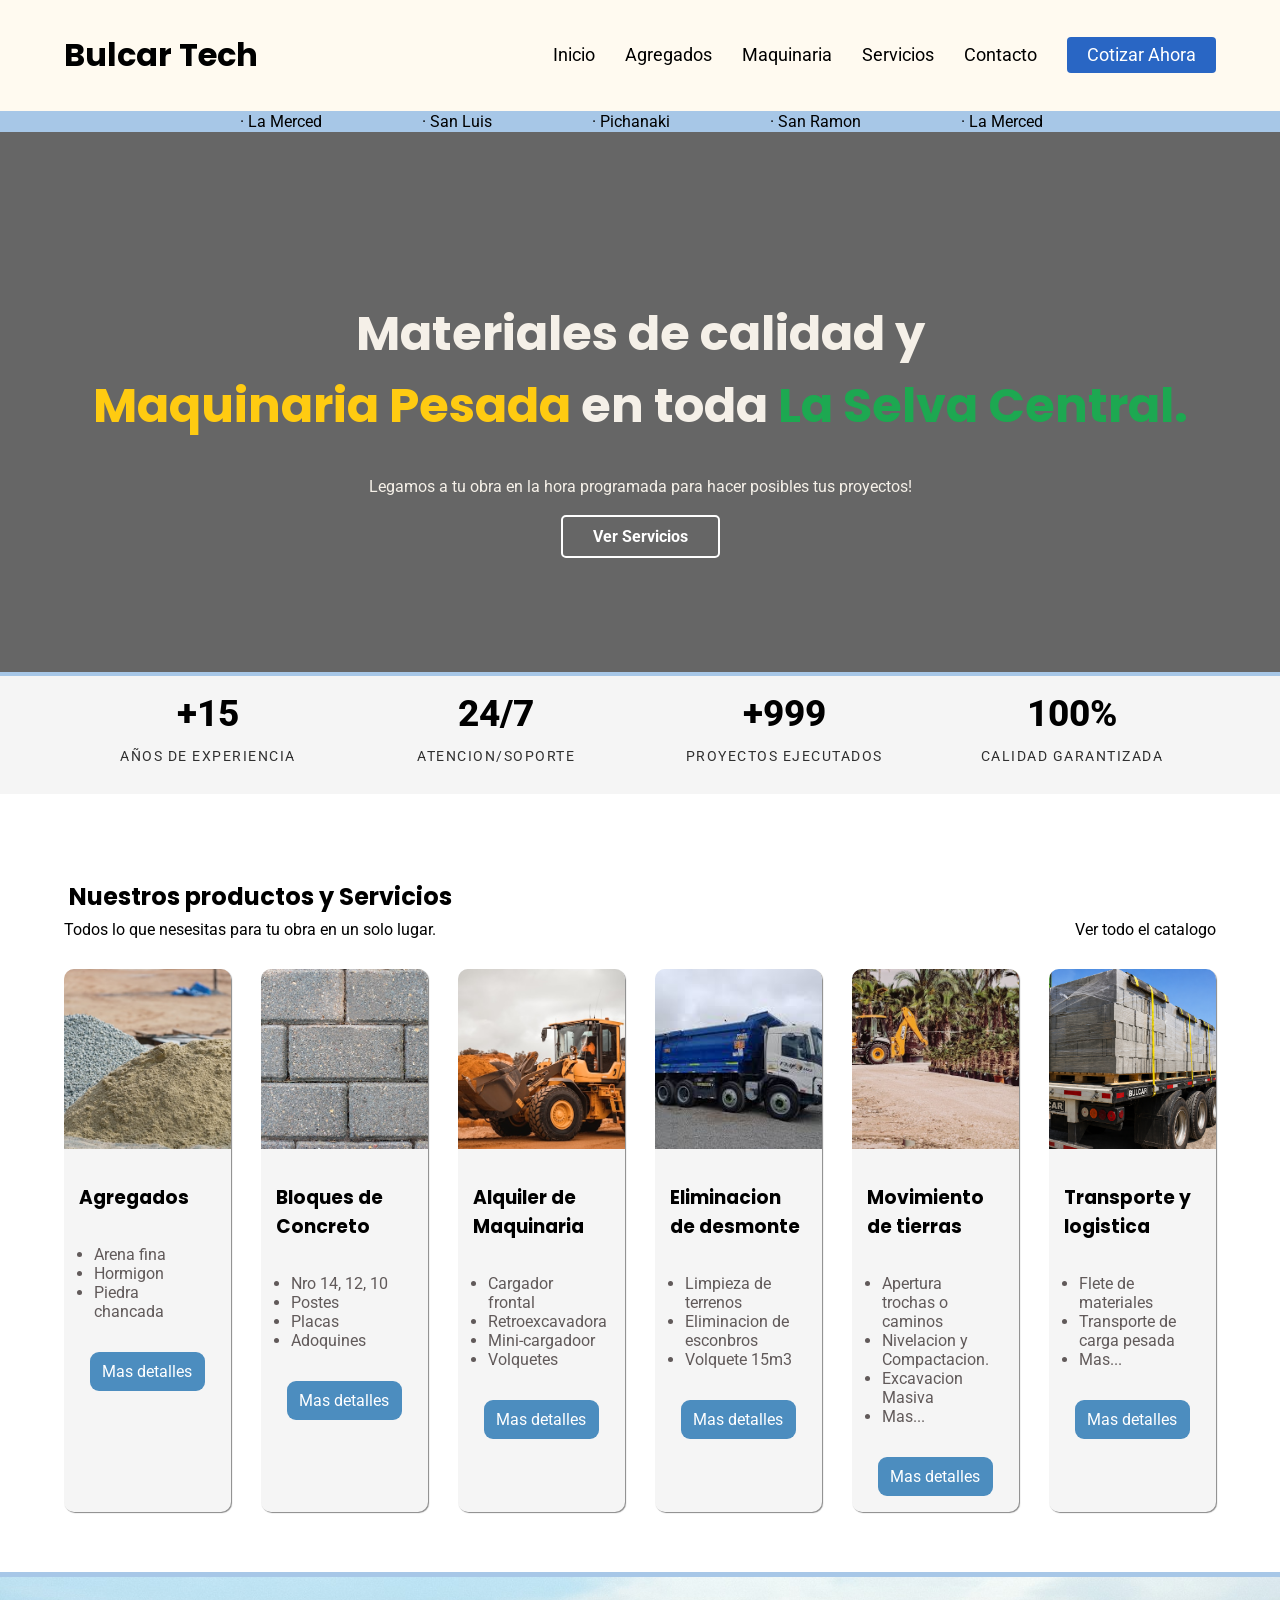
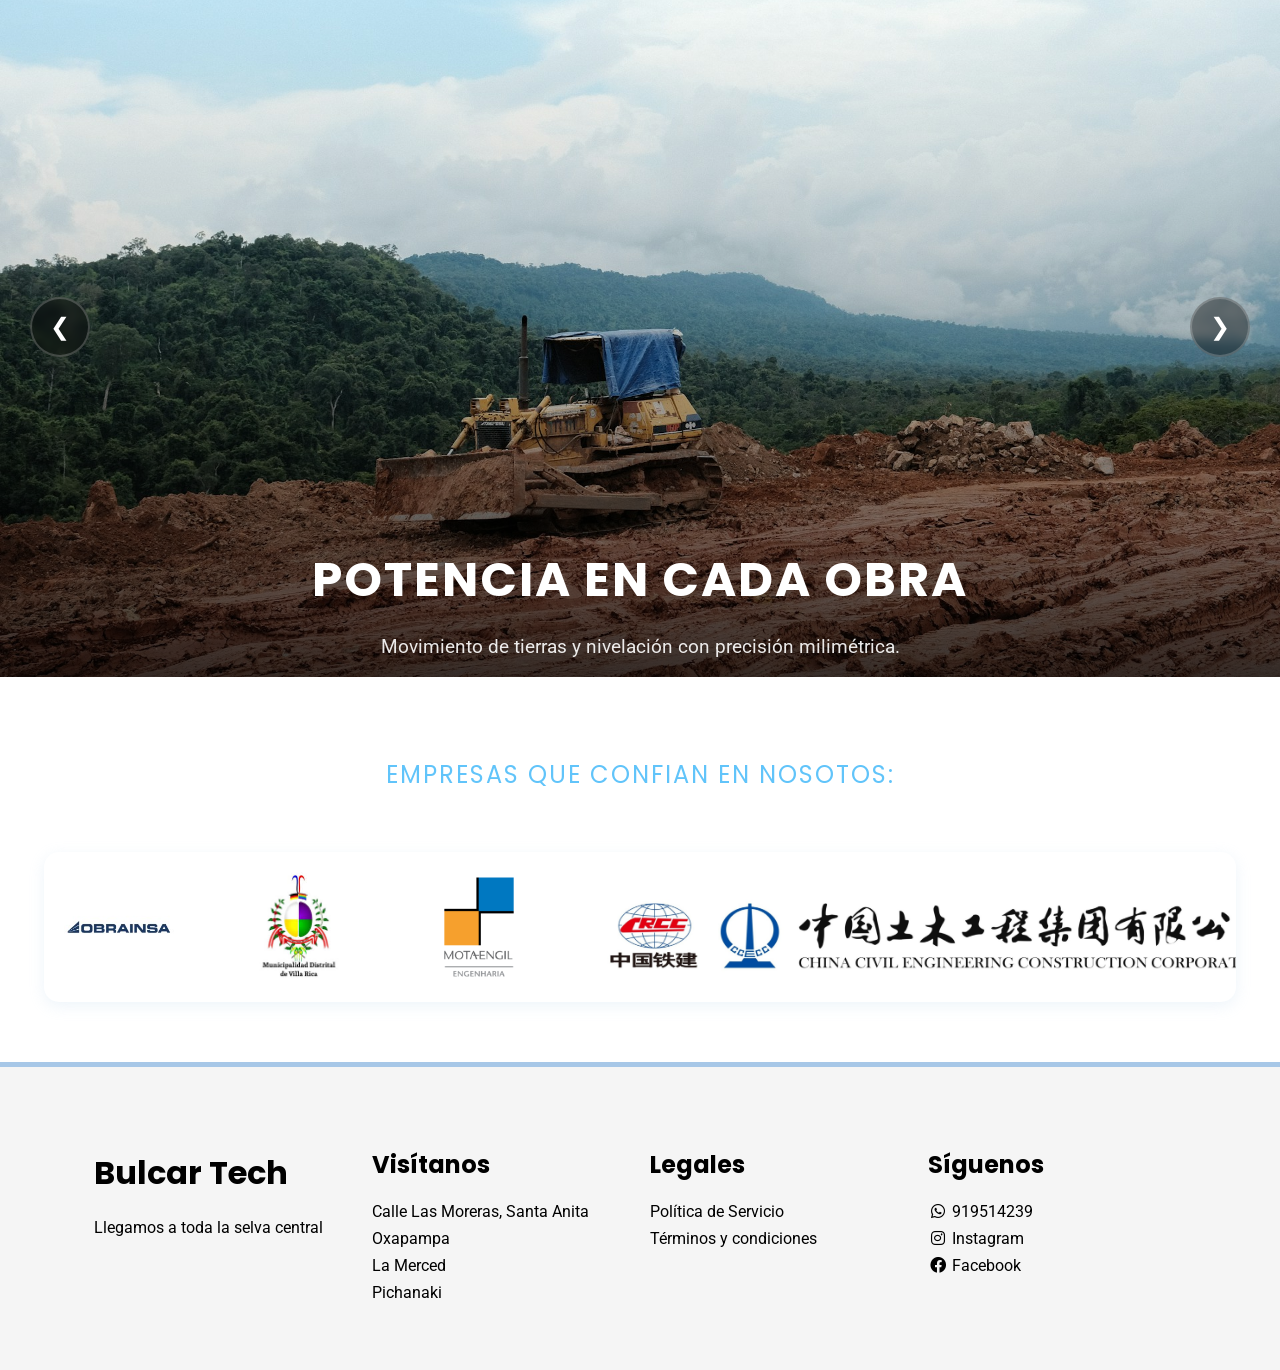
==== commit 8543c056: "add photos_carrusel" ====
--- a/index.html
+++ b/index.html
@@ -201,20 +201,126 @@
             
         </div>
     </section>
+
+  <!-- Photos enteprise --> 
+   <section class="slider-fw-section">
+    <div class="slider-fw-container">
+        <div class="slider-fw-track" id="pista-slider">
+            
+            <div class="slide-fw">
+                <img src="img/photos_carrusel/1.jpg" alt="Excavadora en movimiento">
+                <div class="slide-fw-overlay">
+                    <div class="slide-fw-content">
+                        <h2>Potencia en cada obra</h2>
+                        <p>Movimiento de tierras y nivelación con precisión milimétrica.</p>
+                    </div>
+                </div>
+            </div>
+
+            <div class="slide-fw">
+                <img src="img/photos_carrusel/2.jpg" alt="Flota de transporte">
+                <div class="slide-fw-overlay">
+                    <div class="slide-fw-content">
+                        <h2>Logística sin interrupciones</h2>
+                        <p>Transporte de agregados con nuestra propia flota pesada.</p>
+                    </div>
+                </div>
+            </div>
+
+            <div class="slide-fw">
+                <img src="img/photos_carrusel/3.jpg" alt="Bloques de concreto">
+                <div class="slide-fw-overlay">
+                    <div class="slide-fw-content">
+                        <h2>Materiales de alta resistencia</h2>
+                        <p>Bloques y agregados listos para tu proyecto estructural.</p>
+                    </div>
+                </div>
+            </div>
+
+            <div class="slide-fw">
+                <img src="img/photos_carrusel/4.jpg" alt="Bloques de concreto">
+                <div class="slide-fw-overlay">
+                    <div class="slide-fw-content">
+                        <h2>Bloques de alta calidad</h2>
+                        <p>Fabricados con los mejores agregados.</p>
+                    </div>
+                </div>
+            </div>
+
+            <div class="slide-fw">
+                <img src="img/photos_carrusel/5.jpg" alt="Bloques de concreto">
+                <div class="slide-fw-overlay">
+                    <div class="slide-fw-content">
+                        <h2>Materiales de alta resistencia</h2>
+                        <p>Bloques y agregados listos para tu proyecto estructural.</p>
+                    </div>
+                </div>
+            </div>
+
+            <div class="slide-fw">
+                <img src="img/photos_carrusel/6.jpg" alt="Bloques de concreto">
+                <div class="slide-fw-overlay">
+                    <div class="slide-fw-content">
+                        <h2>Alquiler de Maquinaria pesada.</h2>
+                        <p>Solicita tu cotizacion por Dia, hora o proyecto.</p>
+                    </div>
+                </div>
+            </div>
+
+            <div class="slide-fw">
+                <img src="img/photos_carrusel/7.jpg" alt="Bloques de concreto">
+                <div class="slide-fw-overlay">
+                    <div class="slide-fw-content">
+                        <h2>Planta para procesar Piedra chancada.</h2>
+                        <p>Contamos con infraestructura lista para tus pedidos.</p>
+                    </div>
+                </div>
+            </div>
+
+            <div class="slide-fw">
+                <img src="img/photos_carrusel/8.jpg" alt="Bloques de concreto">
+                <div class="slide-fw-overlay">
+                    <div class="slide-fw-content">
+                        <h2>Agregados de la mas alta calidad.</h2>
+                        <p>Porque sabemos cuan importante es la pureza y consistencia que nesesitas en tu obra.</p>
+                    </div>
+                </div>
+            </div>
+
+        </div>
+
+        <button class="fw-btn prev-fw" onclick="moverSlider(-1)">&#10094;</button>
+        <button class="fw-btn next-fw" onclick="moverSlider(1)">&#10095;</button>
+    </div>
+</section>
     <!-- carrusel de empresas/clientes -->
    <section class="seccion-logos">
     <h2 class="titulo-confianza" >Empresas que confian en Nosotos:</h2>
     <div class="carousel-container">
         <div class="carousel-track">
-            <div class="logo-item"><img src="img/lg_socios/coar.png" alt="Socio 1"></div>
+            <div class="logo-item"><img src="img/lg_socios/obrainsa.jpg" alt="Socio 1"></div>
             <div class="logo-item"><img src="img/lg_socios/muni_vr.jpg" alt="Socio 3"></div>
             <div class="logo-item"><img src="img/lg_socios/mota_engil.png" alt="Socio 2"></div>
+            <div class="logo-item"><img src="img/lg_socios/china2.jpg" alt="Socio 3"></div>
             <div class="logo-item"><img src="img/lg_socios//muni_mercesd.jpg" alt="Socio 3"></div>
-            <div class="logo-item"><img src="img/lg_socios/obrainsa.jpg" alt="Socio 3"></div>
+            <div class="logo-item"><img src="img/lg_socios/electrocentro.png" alt="Socio 3"></div>
+            <div class="logo-item"><img src="img/lg_socios/essalud.jpg" alt="Socio 3"></div>
+            <div class="logo-item"><img src="img/lg_socios/moali.jpg" alt="Socio 3"></div>
+            <div class="logo-item"><img src="img/lg_socios/coar.png" alt="Socio 3"></div>
             <div class="logo-item"><img src="img/lg_socios/muni_oxa.png" alt="Socio 3"></div>
+
+            <div class="logo-item"><img src="img/lg_socios/obrainsa.jpg" alt="Socio 1"></div>
+            <div class="logo-item"><img src="img/lg_socios/muni_vr.jpg" alt="Socio 3"></div>
+            <div class="logo-item"><img src="img/lg_socios/mota_engil.png" alt="Socio 2"></div>
+            <div class="logo-item"><img src="img/lg_socios/china2.jpg" alt="Socio 3"></div>
             <div class="logo-item"><img src="img/lg_socios//muni_mercesd.jpg" alt="Socio 3"></div>
-            <div class="logo-item"><img src="img/lg_socios/obrainsa.jpg" alt="Socio 3"></div>
+            <div class="logo-item"><img src="img/lg_socios/electrocentro.png" alt="Socio 3"></div>
+            <div class="logo-item"><img src="img/lg_socios/essalud.jpg" alt="Socio 3"></div>
+            <div class="logo-item"><img src="img/lg_socios/moali.jpg" alt="Socio 3"></div>
+            <div class="logo-item"><img src="img/lg_socios/coar.png" alt="Socio 3"></div>
             <div class="logo-item"><img src="img/lg_socios/muni_oxa.png" alt="Socio 3"></div>
+            
+           
         </div>
     </div>
 </section>
@@ -258,7 +364,7 @@
     </div>
 </footer>
 
-
+<script src="script.js"></script>
 </body>
 </html>
 
--- a/style.css
+++ b/style.css
@@ -403,6 +403,113 @@
 }
 
 /* =============================================
+       Photos enterprise
+   ============================================= */
+/* --- SLIDER FULL WIDTH (UI/UX Expert) --- */
+
+.slider-fw-section {
+    width: 100vw; /* 100% del ancho de la ventana del navegador */
+    margin-left: calc(-50vw + 50%); /* Truco avanzado para romper los márgenes de contenedores padres */
+    position: relative;
+    overflow: hidden;
+    background-color: #000;
+}
+
+.slider-fw-container {
+    width: 100%;
+    position: relative;
+    border-top: 5px solid #A7C7E7;
+}
+
+.slider-fw-track {
+    display: flex;
+    transition: transform 0.6s cubic-bezier(0.25, 1, 0.5, 1); /* Transición mucho más profesional y fluida */
+}
+
+.slide-fw {
+    min-width: 100vw; /* Cada foto ocupa toda la pantalla a lo ancho */
+    height: 700px; /* Altura imponente */
+    position: relative;
+}
+
+.slide-fw img {
+    width: 100%;
+    height: 100%;
+    object-fit: cover; /* Evita que las fotos se aplasten */
+}
+
+/* El Gradiente Oscuro para legibilidad perfecta (Principio de Accesibilidad UX) */
+.slide-fw-overlay {
+    position: absolute;
+    top: 0;
+    left: 0;
+    width: 100%;
+    height: 100%;
+    background: linear-gradient(to top, rgba(0,0,0,0.9) 0%, rgba(0,0,0,0.2) 50%, transparent 100%);
+    display: flex;
+    align-items: flex-end; /* Manda el texto hacia abajo */
+    justify-content: center;
+    padding-bottom: 80px;
+}
+
+.slide-fw-content {
+    text-align: center;
+    color: #ffffff;
+    max-width: 800px;
+    padding: 0 20px;
+}
+
+.slide-fw-content h2 {
+    font-size: 3rem;
+    margin-bottom: 15px;
+    text-transform: uppercase;
+    letter-spacing: 2px;
+}
+
+.slide-fw-content p {
+    font-size: 1.2rem;
+    opacity: 0.9;
+}
+
+/* Botones minimalistas */
+.fw-btn {
+    position: absolute;
+    top: 50%;
+    transform: translateY(-50%);
+    background: rgba(0, 0, 0, 0.4);
+    color: white;
+    border: 2px solid rgba(255, 255, 255, 0.2);
+    width: 60px;
+    height: 60px;
+    cursor: pointer;
+    font-size: 24px;
+    border-radius: 50%; /* Botones redondos se ven más modernos */
+    transition: all 0.3s ease;
+    backdrop-filter: blur(5px); /* Efecto cristal moderno */
+}
+
+.fw-btn:hover {
+    background: #229797; /* Tu color de marca */
+    border-color: #229797;
+    transform: translateY(-50%) scale(1.1); /* Crece un poco al pasar el mouse */
+}
+
+.prev-fw { left: 30px; }
+.next-fw { right: 30px; }
+
+/* Responsive para celulares */
+@media (max-width: 768px) {
+    .slide-fw { height: 400px; }
+    .slide-fw-content h2 { font-size: 2rem; }
+    .fw-btn { width: 45px; height: 45px; font-size: 18px; }
+    .prev-fw { left: 10px; }
+    .next-fw { right: 10px; }
+}
+
+
+
+
+/* =============================================
         carrusel Logos Clientes (empresas)
    ============================================= */
 
@@ -429,7 +536,7 @@
 
 .carousel-container {
     width: 90%;
-    max-width: 900px; /* <--- AQUÍ limitas el ancho para que no sea toda la pantalla */
+    max-width: 1300px; /* <--- AQUÍ limitas el ancho para que no sea toda la pantalla */
     overflow: hidden; /* Esconde los logos que van saliendo */
     position: relative;
     background: white; /* Opcional: un fondo blanco pastel para los logos */
@@ -441,9 +548,10 @@
 .carousel-track {
     display: flex;
     align-items: center;
-    gap: 60px; /* Espacio entre logos */
+    gap: 70px; /* Espacio entre logos */
+    width: max-content;
     /* Si vas a usar animación automática, agrégala aquí */
-    animation: scroll 20s linear infinite;
+    animation: scroll 15s linear infinite;  /* velocidad del carrusel */
 }
 
 .logo-item img {
@@ -458,6 +566,10 @@
     filter: grayscale(0%); /* A color al pasar el mouse */
     opacity: 1;
     transform: scale(1.4);
+    
+}
+.carousel-container:hover .carousel-track {
+    animation-play-state: paused;
 }
 
 /* Animación simple de desplazamiento */
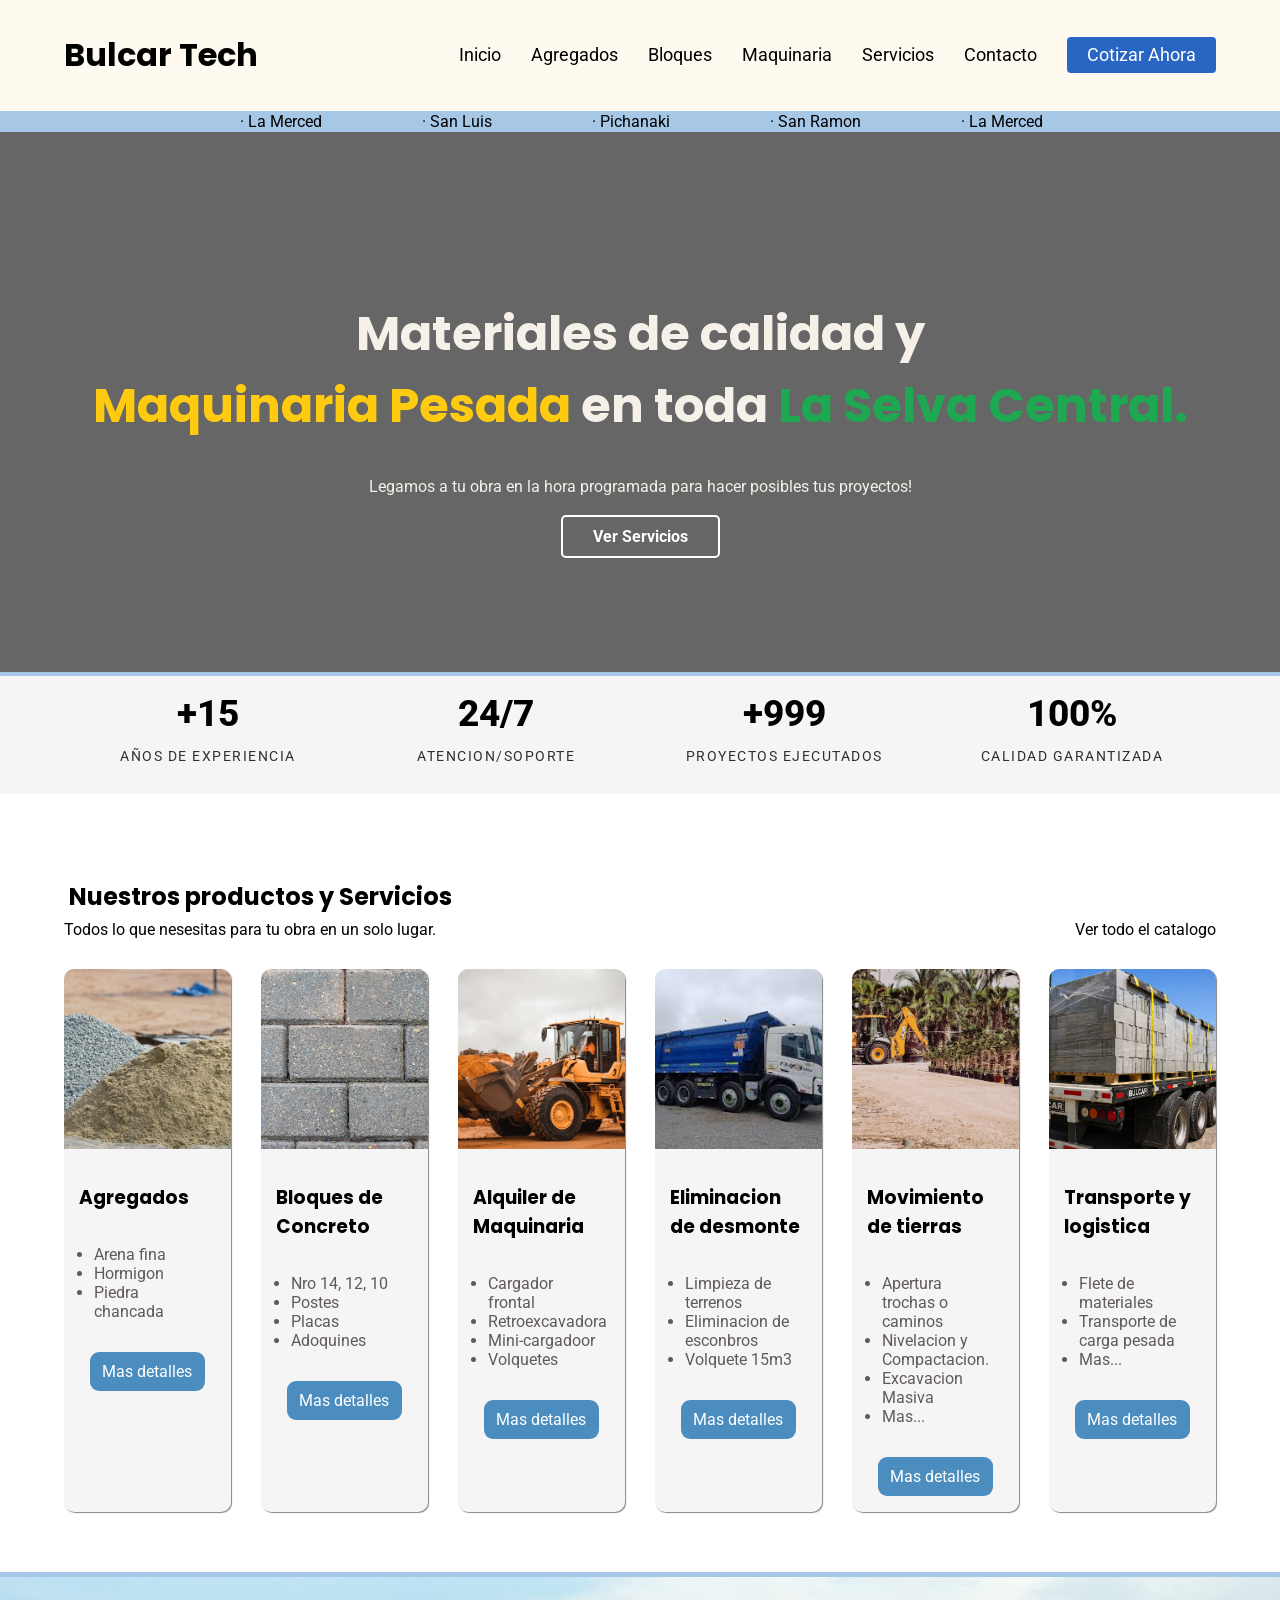
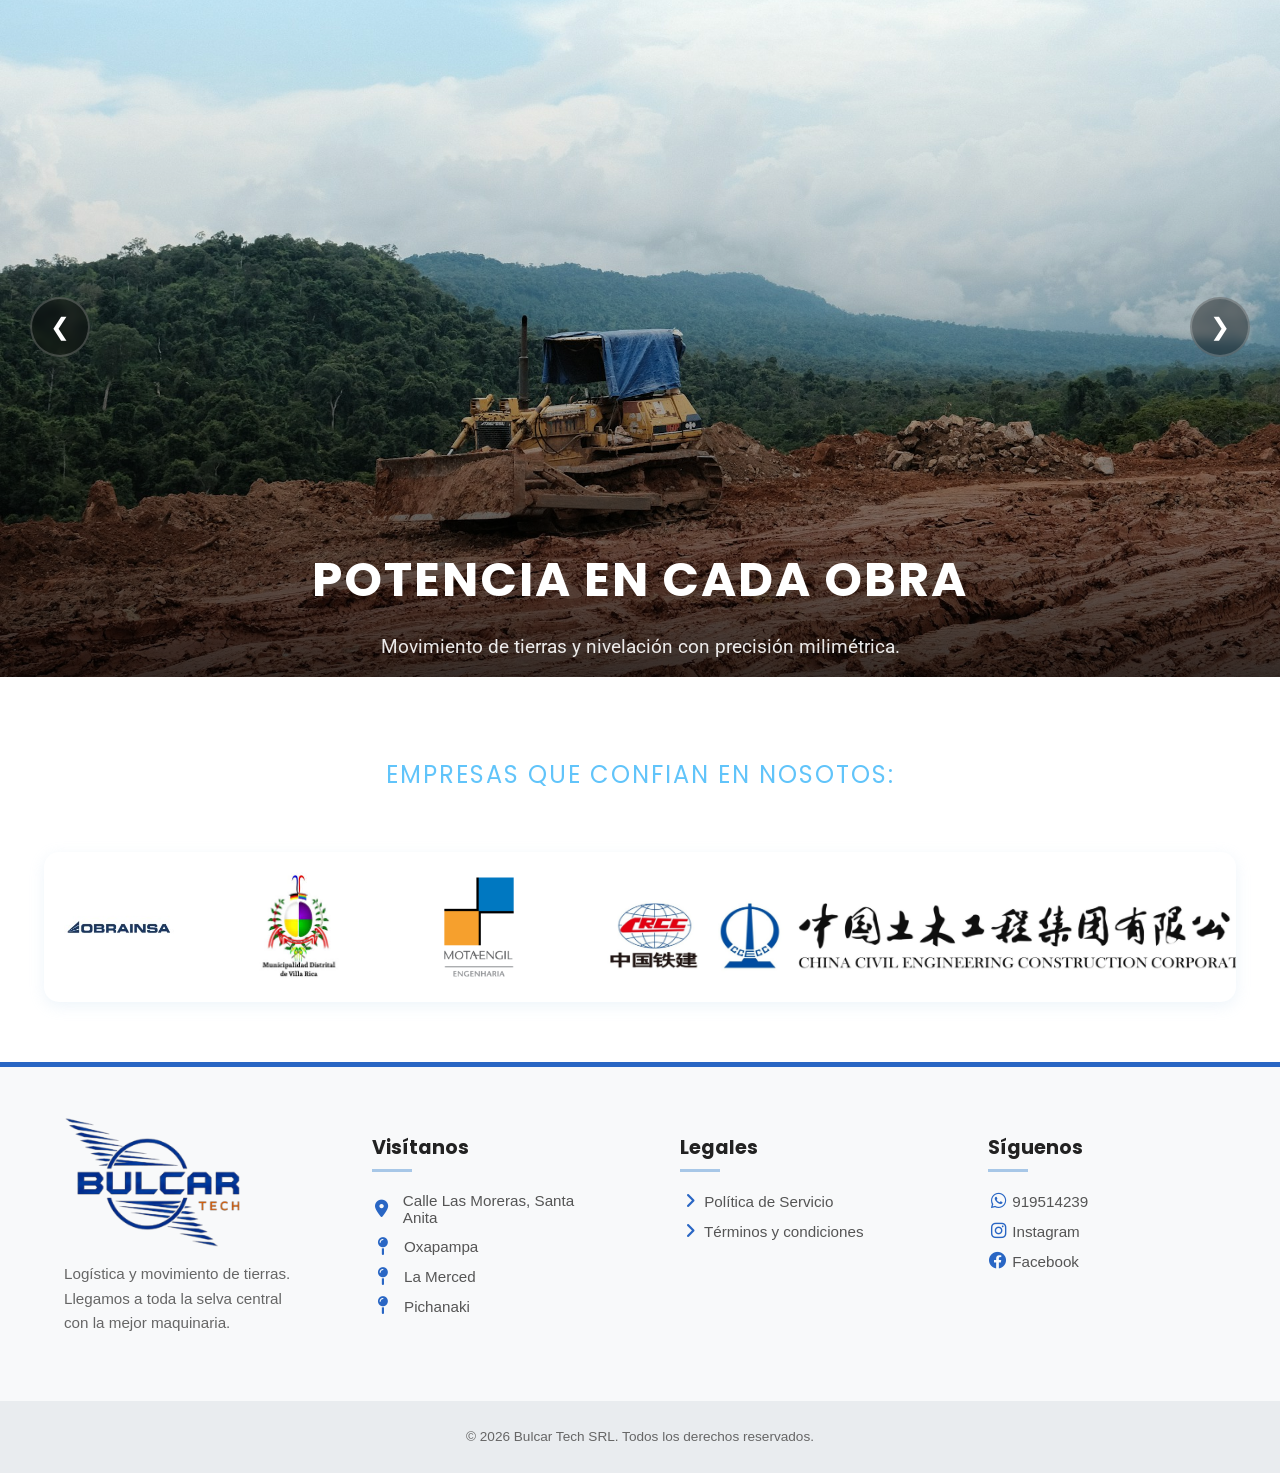
==== commit 19c4373c: "blocks, agregados: refac" ====
--- a/index.html
+++ b/index.html
@@ -26,6 +26,7 @@
                 <ul>
                     <li><a href="index.html">Inicio</a></li>
                     <li><a href="agregados.html">Agregados</a></li>
+                    <li><a href="blocks.html">Bloques</a></li>
                     <li><a href="maquinaria.html">Maquinaria</a></li>
                     <li><a href="servicios.html">Servicios</a></li>
                     <li><a href="contacto.html">Contacto</a></li>
@@ -38,7 +39,7 @@
         </div>
     </header>
 
-<!-- Carrusel de geografia -->
+    <!-- Carrusel de geografia -->
         <div class="topbar-fondo"> 
     
             <div class="topbar-centrado"> 
@@ -71,7 +72,7 @@
         </div>
  
 
-<!-- contenedor para el banner (imagen) -->
+    <!-- contenedor para el banner (imagen) -->
     <section id="Inicio" class="hero">
         <div class="hero-content">
             <h1>Materiales de calidad y <br> <span class="color-hero">Maquinaria Pesada</span> <span> en toda</span> <span class="tt-green">La Selva Central.</span></h1>
@@ -81,7 +82,7 @@
         </div>
     </section>
 
-<!-- stats section -->
+    <!-- stats section -->
     <section class="stats-static">
         <div class="stats-wrapper">
             <div class="stat-box">
@@ -106,7 +107,7 @@
         </div>
     </section>
 
-<!-- Proudcios y servicios -->
+    <!-- Proudcios y servicios -->
     <section id="paquetes" class="paquetes-container">
         <h2 class="tt-pro-serv"> Nuestros productos y Servicios</h2>
         <div class="sub-pro-serv">
@@ -124,7 +125,7 @@
                         <li>Hormigon</li>
                         <li>Piedra chancada</li>
                     </ul>
-                    <a href="#" class="btn-detalle">Mas detalles</a>
+                    <a href="agregados.html" class="btn-detalle">Mas detalles</a>
                 </div>
             </div>
             
@@ -138,7 +139,7 @@
                         <li>Placas</li>
                         <li>Adoquines</li>
                     </ul>
-                    <a href="#" class="btn-detalle">Mas detalles</a>
+                    <a href="blocks.html" class="btn-detalle">Mas detalles</a>
                 </div>
             </div>
 
@@ -152,7 +153,7 @@
                         <li>Mini-cargadoor</li>
                         <li>Volquetes</li>
                     </ul>
-                    <a href="#" class="btn-detalle">Mas detalles</a>
+                    <a href="maquinaria.html" class="btn-detalle">Mas detalles</a>
                 </div>
             </div>
 
@@ -165,7 +166,7 @@
                         <li>Eliminacion de esconbros</li>
                         <li>Volquete 15m3</li>
                     </ul>
-                    <a href="#" class="btn-detalle">Mas detalles</a>
+                    <a href="servicios.html" class="btn-detalle">Mas detalles</a>
                 </div>
             </div>
 
@@ -179,7 +180,7 @@
                         <li>Excavacion Masiva</li>
                         <li>Mas...</li>
                     </ul>
-                    <a href="#" class="btn-detalle">Mas detalles</a>
+                    <a href="servicios.html" class="btn-detalle">Mas detalles</a>
                 </div>
             </div>
 
@@ -192,7 +193,7 @@
                         <li>Transporte de carga pesada</li>
                         <li>Mas...</li>
                     </ul>
-                    <a href="#" class="btn-detalle">Mas detalles</a>
+                    <a href="servicios.html" class="btn-detalle">Mas detalles</a>
                 </div>
             </div>
 
@@ -203,7 +204,7 @@
     </section>
 
   <!-- Photos enteprise --> 
-   <section class="slider-fw-section">
+    <section class="slider-fw-section">
     <div class="slider-fw-container">
         <div class="slider-fw-track" id="pista-slider">
             
@@ -292,7 +293,8 @@
         <button class="fw-btn prev-fw" onclick="moverSlider(-1)">&#10094;</button>
         <button class="fw-btn next-fw" onclick="moverSlider(1)">&#10095;</button>
     </div>
-</section>
+    </section>
+
     <!-- carrusel de empresas/clientes -->
    <section class="seccion-logos">
     <h2 class="titulo-confianza" >Empresas que confian en Nosotos:</h2>
@@ -323,46 +325,49 @@
            
         </div>
     </div>
-</section>
+    </section>
 
     <!-- pie de pagina -->
     <footer class="main-footer">
-    <div class="footer-content">
-        <div class="caja">
-            <h1>Bulcar Tech </h1> <ul>
-                <li>Llegamos a toda la selva central</li>
-            </ul>
-        </div>
-
-        <div class="caja">
-            <h2>Visítanos</h2>
-            <ul>
-                <li>Calle Las Moreras, Santa Anita</li>
-                <li>Oxapampa</li>
-                <li>La Merced</li>
-                <li>Pichanaki</li>
-   
-            </ul>
-        </div>
-
-        <div class="caja">
-            <h2>Legales</h2>
-            <ul>
-                <li><a href="#">Política de Servicio</a></li>
-                <li><a href="#">Términos y condiciones</a></li>
-            </ul>
-        </div>
-
-        <div class="caja">
-            <h2>Síguenos</h2>
-            <ul class="social-links">
-                <li><a href="#"><i class="fa-brands fa-whatsapp"></i> 919514239</a></li>
-                <li><a href="#"><i class="fa-brands fa-instagram"></i> Instagram</a></li>
-                <li><a href="#"><i class="fa-brands fa-facebook"></i> Facebook</a></li>
-            </ul>
-        </div>
-    </div>
-</footer>
+        <div class="footer-content">
+            
+            <div class="caja caja-marca">
+                <img src="img/logo_original_white.png" alt="Logo Bulcar Tech" class="footer-logo-img">
+                <p class="slogan-footer">Logística y movimiento de tierras. Llegamos a toda la selva central con la mejor maquinaria.</p>
+            </div>
+
+            <div class="caja">
+                <h2>Visítanos</h2>
+                <ul class="lista-visita">
+                    <li><i class="fa-solid fa-location-dot"></i> Calle Las Moreras, Santa Anita</li>
+                    <li><i class="fa-solid fa-map-pin"></i> Oxapampa</li>
+                    <li><i class="fa-solid fa-map-pin"></i> La Merced</li>
+                    <li><i class="fa-solid fa-map-pin"></i> Pichanaki</li>
+                </ul>
+            </div>
+
+            <div class="caja">
+                <h2>Legales</h2>
+                <ul>
+                    <li><a href="#"><i class="fa-solid fa-angle-right"></i> Política de Servicio</a></li>
+                    <li><a href="#"><i class="fa-solid fa-angle-right"></i> Términos y condiciones</a></li>
+                </ul>
+            </div>
+
+            <div class="caja">
+                <h2>Síguenos</h2>
+                <ul class="social-links">
+                    <li><a href="https://wa.me/51919514239" target="_blank"><i class="fa-brands fa-whatsapp"></i> 919514239</a></li>
+                    <li><a href="#"><i class="fa-brands fa-instagram"></i> Instagram</a></li>
+                    <li><a href="#"><i class="fa-brands fa-facebook"></i> Facebook</a></li>
+                </ul>
+            </div>
+            
+        </div>
+        <div class="footer-bottom">
+            <p>&copy; 2026 Bulcar Tech SRL. Todos los derechos reservados.</p>
+        </div>
+    </footer>
 
 <script src="script.js"></script>
 </body>
--- a/style.css
+++ b/style.css
@@ -79,22 +79,33 @@
     color: black;
 }
 
-/* modo MOVIL*/
-
+/* modo MOVIL */
 @media (max-width: 768px) {
     .header-container {
-        flex-direction: column; /* Apila logo y menú verticalmente [cite: 418] */
+        flex-direction: column; /* Apila logo y menú verticalmente */
         gap: 15px;
     }
 
     .main-nav ul {
-        flex-direction: row; /* Categorías una debajo de otra */
-        align-items:center;
-        gap: 10px;
+        flex-direction: column; /* ¡CORRECCIÓN AQUÍ! Esto apila las categorías una debajo de otra */
+        align-items: center;
+        gap: 15px; /* Espacio uniforme entre los enlaces y el botón */
+        padding: 0;
+        width: 100%;
     }
     
     .main-nav li {
-        margin: 0.5rem;
+        margin: 0; /* Quitamos el margin porque ya usamos 'gap' */
+        width: 100%;
+        text-align: center;
+    }
+
+    /* Protección extra para que el botón no se estire raro ni se deforme */
+    .btn-cotizar {
+        display: inline-block; /* Obliga a respetar el padding perfectamente */
+        margin-top: 10px; /* Lo separa un poco más del resto de categorías */
+        width: 80%; /* Para que en celular sea un botón grande y fácil de presionar */
+        max-width: 250px;
     }
 }
 /* .logo {
@@ -584,72 +595,142 @@
    ============================================= */
 
 .main-footer {
-   height: auto;
-   background-color: whitesmoke;
-   color: black;
-   padding: 30px 5%;
-   border-top: 5px solid #A7C7E7;
+    background-color: #f8f9fa; /* Gris humo muy limpio */
+    color: #333;
+    padding-top: 50px; 
+    border-top: 5px solid #2966C4; /* Línea superior con azul corporativo */
+    font-family: sans-serif;
 }
 
 .footer-content {
-   display: flex;
-    justify-content: space-around; /* Reparte las cajas en el ancho */
-    align-items: flex-start;       /* Alinea las cajas arriba */
-    flex-wrap: wrap;               /* Por si hay poco espacio, que bajen */
-    padding: 20px;
-}
+    display: flex;
+    justify-content: space-between;
+    align-items: flex-start;
+    flex-wrap: wrap;
+    max-width: 1200px;
+    margin: 0 auto;
+    padding: 0 5%;
+    gap: 80px;
+}
+
 .caja {
     flex: 1;
-    min-width: 200px; /* Evita que se amontonen mucho */
-    margin: 10px;
-}
-
+    min-width: 220px; 
+    margin-bottom: 30px;
+}
+
+/* --- ESTILOS DE LA MARCA Y LOGO --- */
+.footer-logo-img {
+    max-width: 180px; 
+    height: auto;     
+    margin-bottom: 15px; 
+    display: block;   
+}
+
+.slogan-footer {
+    font-size: 0.95rem;
+    color: #666;
+    line-height: 1.6;
+}
+
+/* --- TÍTULOS DE LAS CAJAS --- */
+.caja h2 {
+    font-size: 1.2rem;
+    color: #222;
+    margin-bottom: 20px;
+    position: relative;
+    padding-bottom: 10px;
+}
+
+/* La rayita celeste debajo de los títulos */
+.caja h2::after {
+    content: "";
+    position: absolute;
+    left: 0;
+    bottom: 0;
+    width: 40px;
+    height: 3px;
+    background-color: #A7C7E7; 
+}
+
+/* --- LISTAS, ICONOS Y ENLACES --- */
 .caja ul {
-    list-style: none; /* Quita los puntitos de la lista */
+    list-style: none;
     padding: 0;
     margin: 0;
 }
 
-.caja li, .caja span {
-    display: flex;
-    align-items: center; /* Alinea el icono con el texto verticalmente */
-    gap: 10px;           /* Espacio entre el icono y el texto */
-    margin-bottom: 8px;  /* Espacio entre cada renglón */
-}
-
-/* Si quieres que los iconos tengan un tamaño fijo para que el texto empiece igual */
+.caja li {
+    display: flex;
+    align-items: center;
+    gap: 12px;
+    margin-bottom: 12px;
+    font-size: 0.95rem;
+    color: #555;
+}
+
 .caja i {
+    color: #2966C4; 
+    font-size: 1.1rem;
     width: 20px;
     text-align: center;
 }
+
 .caja a {
-    color: black;
+    color: #555;
     text-decoration: none;
-    background-color: transparent;
-}
-
-
-/* modo movil */
+    transition: all 0.3s ease; 
+}
+
+/* Efecto al pasar el mouse */
+.caja a:hover {
+    color: #2966C4;
+    padding-left: 5px; 
+}
+
+/* --- BARRA DE COPYRIGHT --- */
+.footer-bottom {
+    background-color: #e9ecef; 
+    text-align: center;
+    padding: 15px 0;
+    margin-top: 20px;
+    font-size: 0.85rem;
+    color: #666;
+}
+
+/* 
+              MODO MÓVIL (FOOTER)
+   */
 
 @media (max-width: 768px) {
     .footer-content {
-        flex-direction: column; /* Apila las cajas verticalmente */
-        text-align:center;
-        gap: 30px; /* Esto separa las cajas entre sí de forma equilibrada */
-        padding: 40px 5%; /* Dale espacio interno para que no toque los bordes del cel */
-    }
-
-    .formulario-contacto {
-        width: 60%;
-       
-    }
-
-    .caja {
-        width: 100%; /* Obliga a la caja a usar todo el ancho del celular */
-        margin: 0 auto; /* Centra la caja físicamente */
-        
-    }
-
+        flex-direction: column;
+        text-align: center;
+        padding: 40px 5% 20px;
+        gap: 10px;
+    }
+
+    /* Centra la imagen del logo en celulares */
+    .footer-logo-img {
+        margin: 0 auto 15px auto; 
+    }
+
+    /* Centra la rayita debajo de los títulos */
+    .caja h2::after {
+        left: 50%;
+        transform: translateX(-50%);
+    }
+
+    /* Centra el texto y los iconos de las listas */
+    .caja li {
+        justify-content: center; 
+    }
+
+    /* Desactivar el salto a la derecha en móviles */
+    .caja a:hover {
+        padding-left: 0; 
+        color: #2966C4;
+    }
 }
 
 
@@ -807,4 +888,441 @@
     .cotizar-header h1 {
         font-size: 1.5rem;
     }
+}
+
+/* =============================================
+              PÁGINA: AGREGADOS
+============================================= */
+.main-agregados {
+    background-color: #f4f6f9;
+    font-family: sans-serif;
+    overflow-x: hidden;
+     border-top: 5px solid #2966C4; /* Línea superior con azul corporativo */
+    
+}
+
+/* --- SECCIONES Y FONDOS --- */
+.seccion-material {
+    position: relative;
+    width: 100%;
+    min-height: 75vh;  /* heigth rectangule */
+    display: flex;
+    align-items: center;
+    background-size: cover;
+    background-position: center;
+    background-attachment: fixed; /* Mantiene el efecto visual */
+}
+
+.bg-arena { background-image: url('img/aggregates/af_tarrajeo.png'); }
+.bg-hormigon { background-image: url('img/aggregates/horm.jpg'); }
+.bg-piedra { background-image: url('img/aggregates/p_c_2.jpg'); }
+
+/* --- FILTROS DE IMAGEN --- */
+.filtro-fondo {
+    position: absolute;
+    top: 0; left: 0; width: 100%; height: 100%;
+    background: linear-gradient(90deg, rgba(255,255,255,0.95) 0%, rgba(255,255,255,0.6) 50%, rgba(255,255,255,0) 100%);
+    z-index: 1;
+}
+
+.filtro-derecha {
+    background: linear-gradient(270deg, rgba(255,255,255,0.95) 0%, rgba(255,255,255,0.6) 50%, rgba(255,255,255,0) 100%);
+}
+
+/* --- CONTENEDOR PRINCIPAL --- */
+.contenedor-material {
+    width: 100%;
+    max-width: 1300px;
+    margin: 0 auto;
+    padding: 0 5%;
+    position: relative;
+    z-index: 2; 
+}
+
+.alinear-derecha {
+    display: flex;
+    justify-content: flex-end;
+}
+
+/* --- TARJETA DE INFORMACIÓN --- */
+.tarjeta-info {
+    width: 100%;
+    max-width: 500px;
+    background: rgba(255, 255, 255, 0.7);
+    backdrop-filter: blur(16px);
+    -webkit-backdrop-filter: blur(16px);
+    border: 1px solid rgba(255, 255, 255, 0.9);
+    border-radius: 20px;
+    padding: 40px;
+    box-shadow: 0 20px 40px rgba(0, 0, 0, 0.08);
+    transition: transform 0.4s ease, box-shadow 0.4s ease;
+}
+
+.tarjeta-info:hover {
+    transform: translateY(-5px);
+    box-shadow: 0 25px 50px rgba(41, 102, 196, 0.15);
+}
+
+/* --- TEXTOS DE LA TARJETA --- */
+.etiqueta {
+    display: inline-block;
+    color: #2966C4;
+    font-size: 0.85rem;
+    font-weight: bold;
+    letter-spacing: 1.5px;
+    text-transform: uppercase;
+    margin-bottom: 15px;
+    border-bottom: 2px solid #61C4FA;
+    padding-bottom: 5px;
+}
+
+.tarjeta-cabecera h2 {
+    font-size: 3.5rem;
+    font-weight: 800;
+    margin-bottom: 25px;
+    line-height: 1.1;
+    color: #111;
+}
+
+.descripcion {
+    font-size: 1.05rem;
+    line-height: 1.7;
+    color: #555;
+    margin-bottom: 30px;
+}
+
+/* --- LISTA DE ESPECIFICACIONES --- */
+.lista-especificaciones {
+    list-style: none;
+    padding: 0;
+    margin-bottom: 40px;
+}
+
+.lista-especificaciones li {
+    display: flex;
+    justify-content: space-between;
+    align-items: center;
+    padding: 12px 0;
+    border-bottom: 1px solid rgba(0, 0, 0, 0.08);
+}
+
+.spec-nombre {
+    color: #777;
+    font-size: 0.9rem;
+    text-transform: uppercase;
+    letter-spacing: 1px;
+    font-weight: bold;
+}
+
+.spec-valor {
+    font-weight: 700;
+    font-size: 1rem;
+    color: #222;
+}
+
+/* --- BARRAS DE PROGRESO --- */
+.barra-contenedor {
+    width: 120px;
+    height: 6px;
+    background: black/* rgba(0,0,0,0.08) */;
+    border-radius: 10px;
+    overflow: hidden;
+}
+
+.barra-relleno {
+    height: 100%;
+    border-radius: 10px;
+}
+
+.color-claro { background:coral; }
+.color-oscuro { background: orange; }
+
+/* Nota: La clase .btn-cotizar ya la tienes configurada en tu header, 
+   así que tomará automáticamente tus estilos de fondo azul (#2966C4) 
+   y el hover amarillo (#FFCB11). */
+
+
+/* --- RESPONSIVE MÓVIL --- */
+@media (max-width: 900px) {
+    .seccion-material {
+        min-height: 100vh;
+        background-attachment: scroll;
+    }
+    
+    .filtro-fondo, .filtro-derecha {
+        background: linear-gradient(to top, rgba(255,255,255,1) 0%, rgba(255,255,255,0.85) 50%, rgba(255,255,255,0.2) 100%) !important;
+    }
+
+    .contenedor-material {
+        display: flex;
+        align-items: flex-end;
+        padding-bottom: 40px;
+    }
+
+    .tarjeta-info {
+        max-width: 100%;
+        padding: 30px 20px;
+        background: rgba(255, 255, 255, 0.85);
+    }
+
+    .tarjeta-cabecera h2 { font-size: 2.5rem; }
+}
+
+
+/* =============================================
+         PÁGINA: BLOQUES 
+============================================= */
+.main-bloques {
+    background-color: #fafbfc; /* Un gris muy, muy claro, casi blanco */
+    font-family: sans-serif;
+    color: #333;
+    border-top: 5px solid #2966C4; /* Línea superior con azul corporativo */
+}
+
+/* --- HERO (Estilo Plano) --- */
+.hero-arquitectura {
+    /* Creamos un patrón de papel milimetrado sutil de fondo */
+    background-image: 
+        linear-gradient(rgba(41, 102, 196, 0.05) 1px, transparent 1px),
+        linear-gradient(90deg, rgba(41, 102, 196, 0.05) 1px, transparent 1px);
+    background-size: 30px 30px;
+    background-color: #ffffff;
+    padding: 100px 5% 80px;
+    text-align: center;
+    border-bottom: 1px solid #e1e5eb;
+}
+
+.hero-contenido {
+    max-width: 800px;
+    margin: 0 auto;
+}
+
+.badge-ingenieria {
+    display: inline-block;
+    background-color: #2966C4;
+    color: white;
+    padding: 6px 18px;
+    font-size: 0.85rem;
+    font-weight: bold;
+    text-transform: uppercase;
+    letter-spacing: 2px;
+    border-radius: 4px; /* Bordes más rectos, estilo industrial */
+    margin-bottom: 20px;
+}
+
+.hero-arquitectura h1 {
+    font-size: 3.2rem;
+    color: #111;
+    margin-bottom: 20px;
+}
+
+.hero-arquitectura p {
+    font-size: 1.2rem;
+    color: #666;
+    line-height: 1.6;
+}
+
+/* --- BARRA DE DATOS FÁBRICA --- */
+.barra-datos-fabrica {
+    background-color: #2966C4;
+    color: white;
+    padding: 25px 5%;
+}
+
+.contenedor-datos {
+    max-width: 1200px;
+    margin: 0 auto;
+    display: flex;
+    justify-content: space-around;
+    flex-wrap: wrap;
+    gap: 20px;
+}
+
+.dato-item {
+    display: flex;
+    align-items: center;
+    gap: 15px;
+}
+
+.dato-item i {
+    font-size: 2rem;
+    color: #FFCB11; /* Tu amarillo corporativo */
+}
+
+.dato-texto {
+    display: flex;
+    flex-direction: column;
+}
+
+.dato-texto strong { font-size: 1.1rem; }
+.dato-texto span { font-size: 0.9rem; color: #e0eaf5; }
+
+/* --- CATÁLOGO TÉCNICO (LA GRILLA) --- */
+.seccion-catalogo-tecnico {
+    padding: 80px 5%;
+}
+
+.contenedor-grilla {
+    max-width: 1200px;
+    margin: 0 auto;
+    display: grid;
+    grid-template-columns: repeat(auto-fit, minmax(320px, 1fr));
+    gap: 40px;
+}
+
+/* --- TARJETA DEL BLOQUE --- */
+.tarjeta-bloque {
+    background-color: #ffffff;
+    border: 1px solid #e1e5eb; /* Borde gris muy sutil */
+    border-radius: 8px;
+    overflow: hidden;
+    transition: all 0.3s ease;
+}
+
+.tarjeta-bloque:hover {
+    box-shadow: 0 15px 35px rgba(0, 0, 0, 0.08);
+    border-color: #A7C7E7; /* El borde se pinta de azul claro al pasar el mouse */
+}
+
+/* LA ZONA DE LA FOTO */
+.bloque-visual {
+    position: relative;
+    height: 250px;
+    display: flex;
+    justify-content: center;
+    align-items: center;
+    background-color: #f8f9fa;
+    border-bottom: 1px solid #e1e5eb;
+    overflow: hidden;
+}
+
+/* El papel milimetrado detrás de la foto del bloque */
+.fondo-cuadricula {
+    position: absolute;
+    top: 0; left: 0; width: 100%; height: 100%;
+    background-image: 
+        linear-gradient(rgba(41, 102, 196, 0.08) 1px, transparent 1px),
+        linear-gradient(90deg, rgba(41, 102, 196, 0.08) 1px, transparent 1px);
+    background-size: 20px 20px;
+    z-index: 1;
+}
+
+.tag-medida {
+    position: absolute;
+    top: 15px;
+    right: 15px;
+    background-color: #111;
+    color: white;
+    font-size: 0.8rem;
+    font-weight: bold;
+    padding: 5px 10px;
+    border-radius: 4px;
+    z-index: 3;
+}
+
+/* CONSEJO: Para que esto se vea nivel Dios, las fotos de tus bloques deberían tener el fondo borrado (PNG transparente). Si tienen fondo blanco igual se verá bien. */
+.bloque-visual img {
+    height: 75%;
+    width: auto;
+    position: relative;
+    z-index: 2;
+    transition: transform 0.4s ease;
+}
+
+.tarjeta-bloque:hover .bloque-visual img {
+    transform: scale(1.1); /* El bloque se acerca al pasar el mouse */
+}
+
+/* LA ZONA DE INFORMACIÓN */
+.bloque-info {
+    padding: 30px;
+}
+
+.encabezado-tecnico {
+    display: flex;
+    justify-content: space-between;
+    align-items: center;
+    margin-bottom: 15px;
+}
+
+.encabezado-tecnico h3 {
+    font-size: 1.4rem;
+    color: #2966C4;
+    margin: 0;
+}
+
+.sku {
+    font-size: 0.85rem;
+    color: #888;
+    font-weight: bold;
+    background: #f1f3f5;
+    padding: 4px 8px;
+    border-radius: 4px;
+}
+
+.bloque-desc {
+    font-size: 0.95rem;
+    color: #666;
+    line-height: 1.6;
+    margin-bottom: 25px;
+}
+
+/* LA TABLA DE ESPECIFICACIONES */
+.tabla-especificaciones {
+    border-top: 1px solid #eee;
+    margin-bottom: 30px;
+}
+
+.fila-spec {
+    display: flex;
+    justify-content: space-between;
+    padding: 12px 0;
+    border-bottom: 1px solid #eee;
+    font-size: 0.95rem;
+}
+
+.spec-lbl {
+    color: #777;
+    font-weight: 600;
+}
+
+.spec-val {
+    color: #111;
+    font-weight: bold;
+}
+
+/* BOTÓN ESTILO PLANO */
+.btn-plano {
+    display: flex;
+    justify-content: center;
+    align-items: center;
+    gap: 10px;
+    width: 100%;
+    background-color: transparent;
+    color: #2966C4;
+    border: 2px solid #2966C4;
+    padding: 12px;
+    border-radius: 4px;
+    font-weight: bold;
+    text-transform: uppercase;
+    letter-spacing: 1px;
+    text-decoration: none;
+    transition: all 0.3s ease;
+}
+
+.btn-plano i { transition: transform 0.3s ease; }
+
+.btn-plano:hover {
+    background-color: #FFC107;
+    color: black;
+    
+}
+
+.btn-plano:hover i { transform: translateX(5px); }
+
+/* --- RESPONSIVE --- */
+@media (max-width: 768px) {
+    .contenedor-datos { flex-direction: column; align-items: flex-start; }
+    .hero-arquitectura h1 { font-size: 2.2rem; }
+    .bloque-visual { height: 200px; }
 }
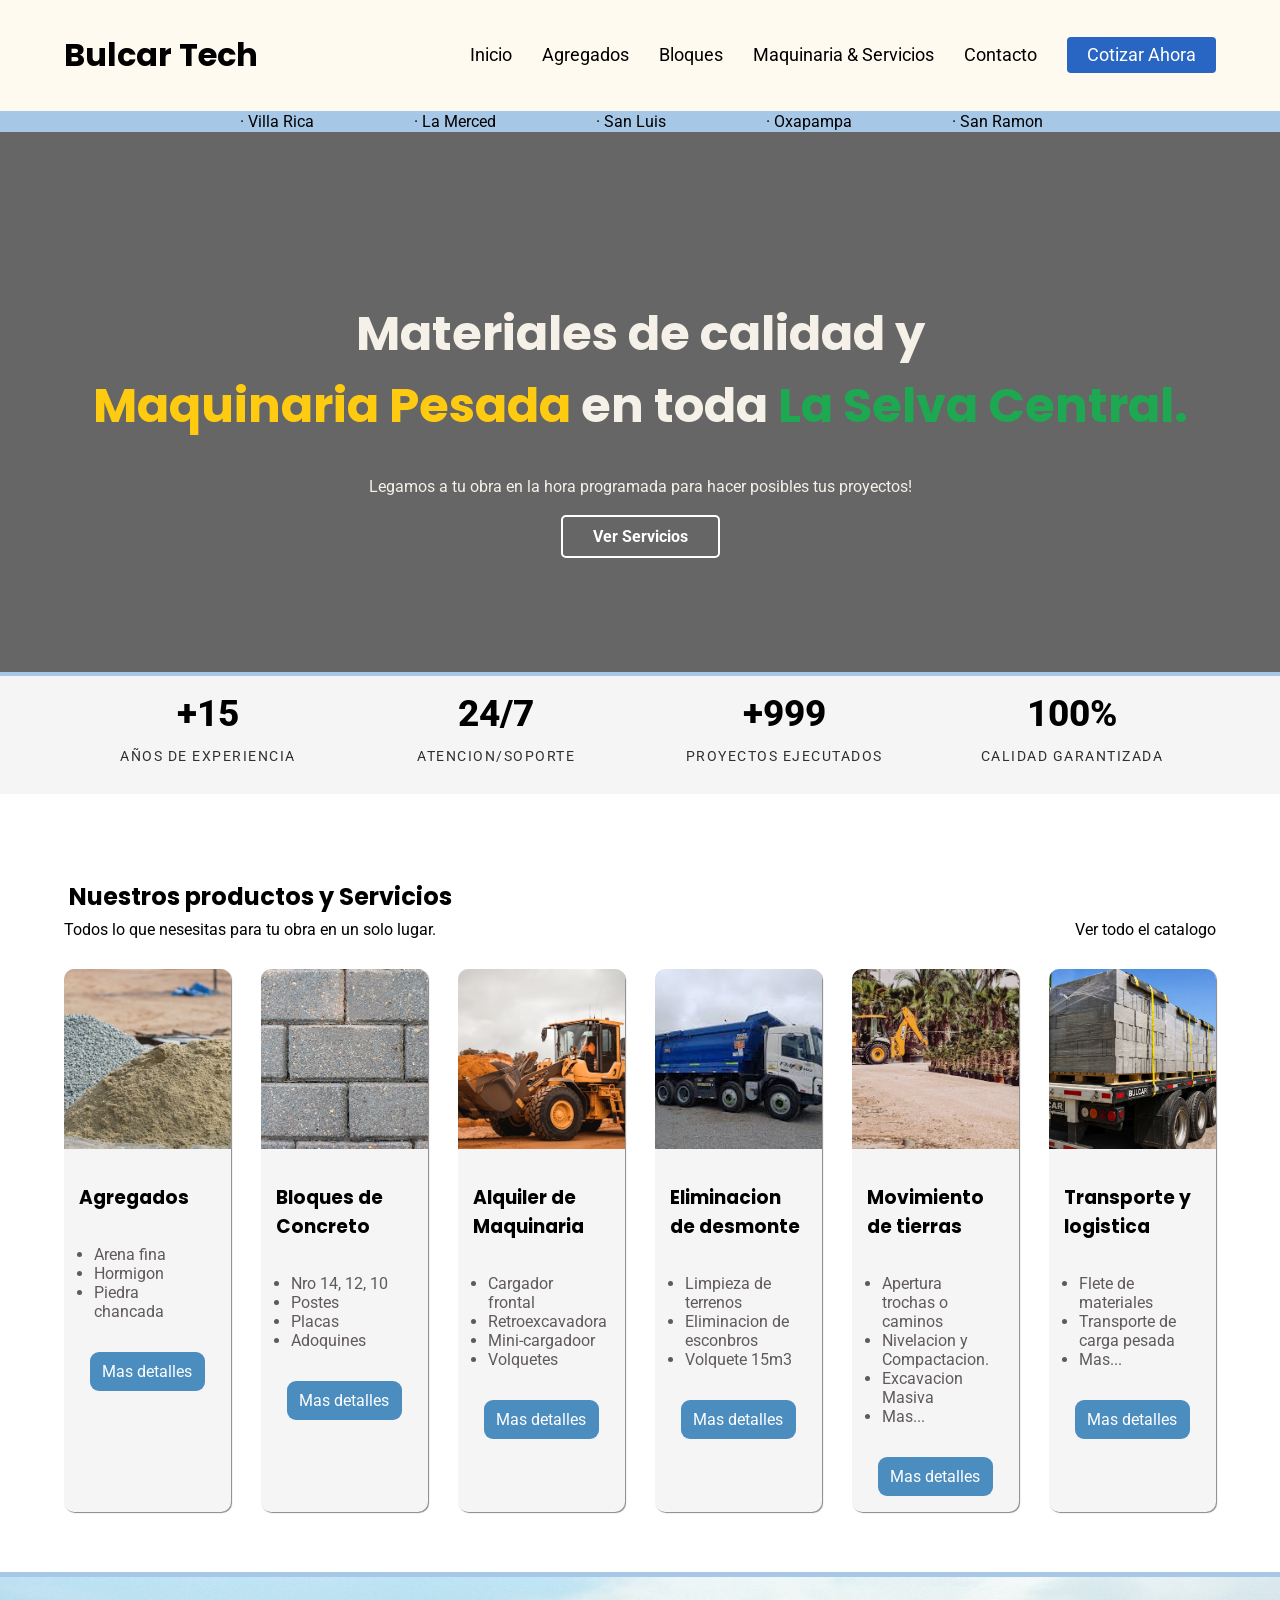
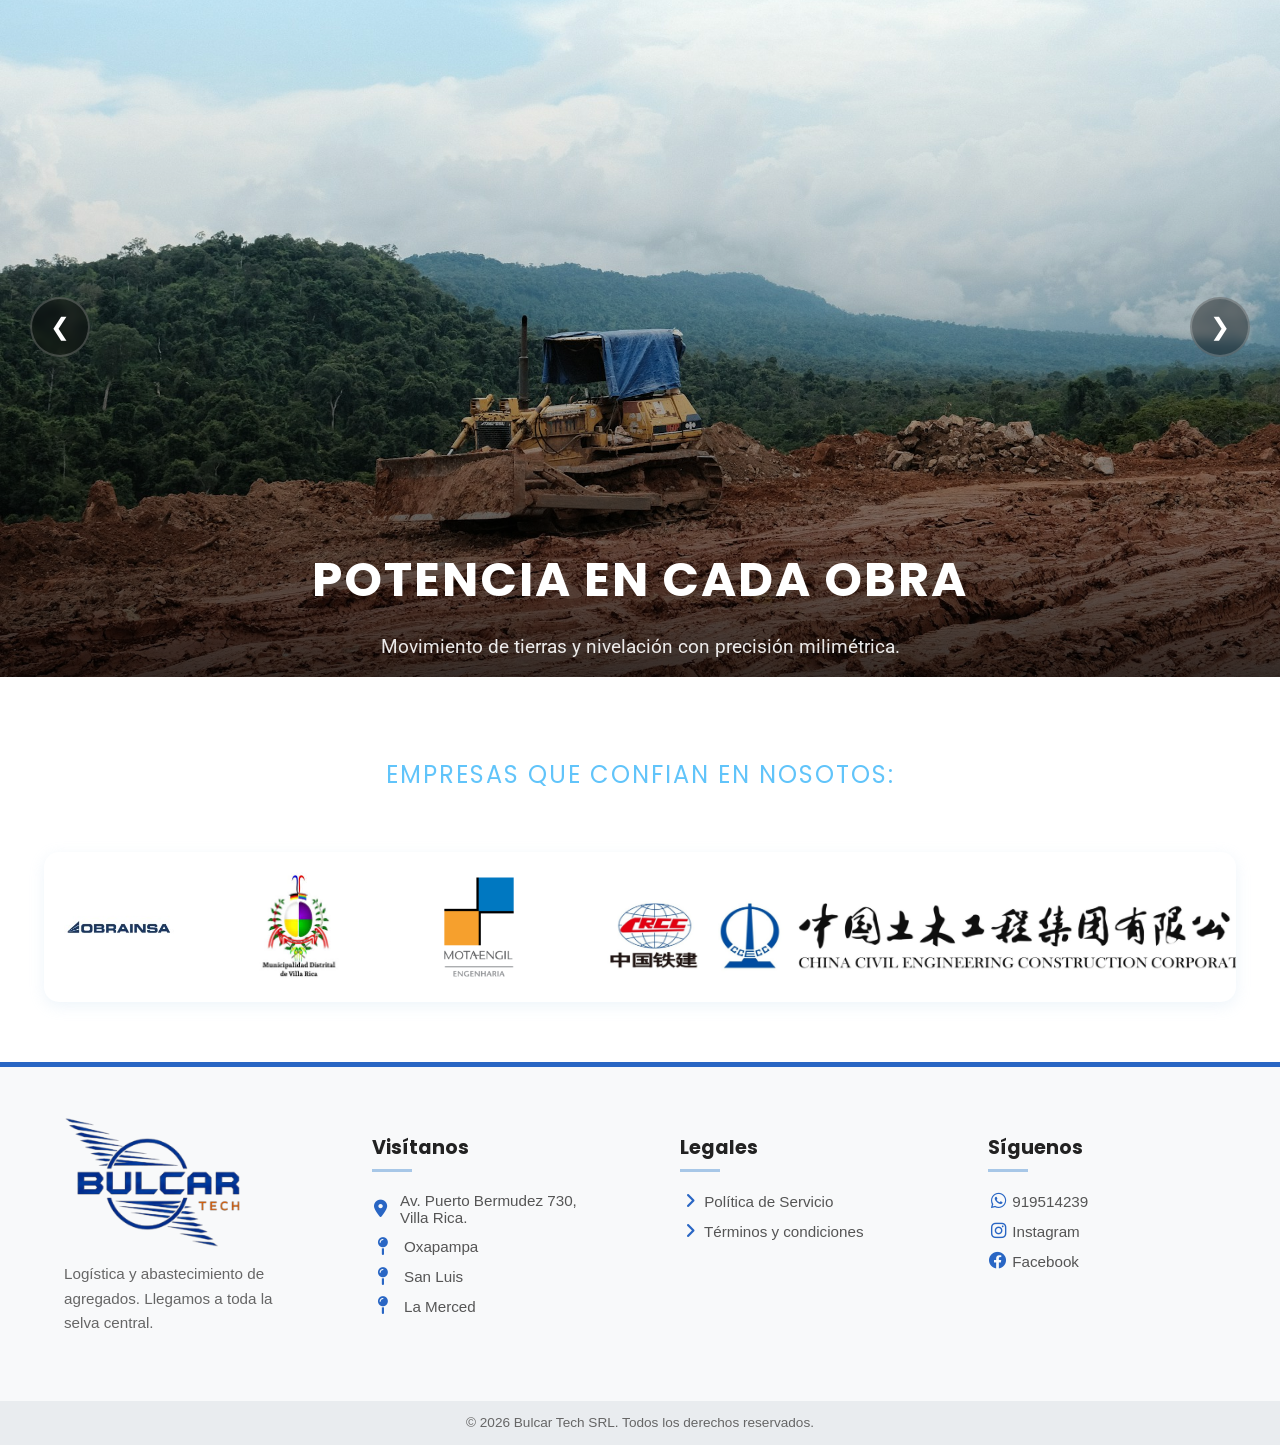
==== commit da198df5: "complete page service" ====
--- a/index.html
+++ b/index.html
@@ -11,7 +11,13 @@
 </head>
 
 <body>
-    
+    <!-- preloader -->
+     <div id="preloader">
+        <div class="contenedor-loader">
+            <div class="circulo-giratorio"></div>
+            <img src="img/logo_original_white.png" alt="Cargando Bulcar Tech..." class="logo-loader">
+        </div>
+    </div>
 
     <!-- contenedor para el logo y las categorias-->
     <header class="main-header">
@@ -27,8 +33,7 @@
                     <li><a href="index.html">Inicio</a></li>
                     <li><a href="agregados.html">Agregados</a></li>
                     <li><a href="blocks.html">Bloques</a></li>
-                    <li><a href="maquinaria.html">Maquinaria</a></li>
-                    <li><a href="servicios.html">Servicios</a></li>
+                    <li><a href="maquinaria.html">Maquinaria & Servicios</a></li>
                     <li><a href="contacto.html">Contacto</a></li>
                     <div class="boton-cotizar">
                     <li><a href="cotizar.html" class="btn-cotizar">Cotizar Ahora</a></li>
@@ -45,13 +50,16 @@
             <div class="topbar-centrado"> 
         
                 <div class="carrusel-track"> 
+                    <span> </i>· Villa Rica</span>
                     <span> </i>· La Merced</span>
                     <span> </i>· San Luis</span>
-                    <span> </i>· Pichanaki</span>
+                    <span> </i>· Oxapampa</span>
                     <span> </i>· San Ramon</span>
+                    
+                    <span> </i>· Villa Rica</span>
                     <span> </i>· La Merced</span>
                     <span> </i>· San Luis</span>
-                    <span> </i>· Pichanaki</span>
+                    <span> </i>· Oxapampa</span>
                     <span> </i>· San Ramon</span>
 
                    <!--  <span><i class="fa-solid fa-location-dot"></i> Villa Rica</span>
@@ -333,16 +341,16 @@
             
             <div class="caja caja-marca">
                 <img src="img/logo_original_white.png" alt="Logo Bulcar Tech" class="footer-logo-img">
-                <p class="slogan-footer">Logística y movimiento de tierras. Llegamos a toda la selva central con la mejor maquinaria.</p>
+                <p class="slogan-footer">Logística y abastecimiento de agregados. Llegamos a toda la selva central.</p>
             </div>
 
             <div class="caja">
                 <h2>Visítanos</h2>
                 <ul class="lista-visita">
-                    <li><i class="fa-solid fa-location-dot"></i> Calle Las Moreras, Santa Anita</li>
+                    <li><i class="fa-solid fa-location-dot"></i> Av. Puerto Bermudez 730, Villa Rica.</li>
                     <li><i class="fa-solid fa-map-pin"></i> Oxapampa</li>
+                    <li><i class="fa-solid fa-map-pin"></i> San Luis</li>
                     <li><i class="fa-solid fa-map-pin"></i> La Merced</li>
-                    <li><i class="fa-solid fa-map-pin"></i> Pichanaki</li>
                 </ul>
             </div>
 
--- a/style.css
+++ b/style.css
@@ -13,6 +13,70 @@
 h1, h2, h3, .formulario_titulo {
     font-family: 'Poppins', sans-serif;
     font-weight: 700; /* Negrita para resaltar */
+}
+
+/* =============================================
+              PRELOADER (PANTALLA DE CARGA)
+============================================= */
+#preloader {
+    position: fixed;
+    top: 0;
+    left: 0;
+    width: 100%;
+    height: 100vh; /* Ocupa el 100% de la pantalla */
+    background-color: #ffffff; /* Fondo blanco limpio */
+    z-index: 9999; /* Asegura que esté por encima de absolutamente todo */
+    display: flex;
+    justify-content: center;
+    align-items: center;
+    transition: opacity 0.5s ease, visibility 0.5s ease; /* Transición suave al desaparecer */
+}
+
+/* Clase que se añade con JavaScript para ocultarlo */
+#preloader.oculto {
+    opacity: 0;
+    visibility: hidden;
+}
+
+/* Contenedor relativo para superponer el logo y el círculo */
+.contenedor-loader {
+    position: relative;
+    width: 120px;
+    height: 120px;
+    display: flex;
+    justify-content: center;
+    align-items: center;
+}
+
+/* El aro que gira */
+.circulo-giratorio {
+    position: absolute;
+    width: 100%;
+    height: 100%;
+    border: 4px solid #f3f3f3; /* Color de fondo del anillo (gris muy claro) */
+    border-top: 4px solid #2966C4; /* Azul Bulcar */
+    border-bottom: 4px solid #FFCB11; /* Amarillo Bulcar */
+    border-radius: 50%;
+    animation: girar 1.5s linear infinite; /* Animación infinita */
+}
+
+/* El logo en el centro */
+.logo-loader {
+    width: 70px; /* Un poco más pequeño que el aro para que no lo toque */
+    height: auto;
+    z-index: 10; /* Asegura que el logo esté por encima del fondo del aro */
+    animation: latido 2s ease-in-out infinite; /* Pequeño efecto extra */
+}
+
+/* --- ANIMACIONES (KEYFRAMES) --- */
+@keyframes girar {
+    0% { transform: rotate(0deg); }
+    100% { transform: rotate(360deg); }
+}
+
+@keyframes latido {
+    0%, 100% { transform: scale(1); }
+    50% { transform: scale(1.08); } /* El logo crece un 8% y vuelve a bajar */
 }
 
 
@@ -692,7 +756,7 @@
 .footer-bottom {
     background-color: #e9ecef; 
     text-align: center;
-    padding: 15px 0;
+    padding: 1px 0;
     margin-top: 20px;
     font-size: 0.85rem;
     color: #666;
@@ -1325,4 +1389,265 @@
     .contenedor-datos { flex-direction: column; align-items: flex-start; }
     .hero-arquitectura h1 { font-size: 2.2rem; }
     .bloque-visual { height: 200px; }
+}
+
+
+
+/* =============================================
+        PÁGINA: SERVICIOS (EDITORIAL PREMIUM)
+============================================= */
+.servicios-premium {
+    background-color: #ffffff;
+    font-family: 'Helvetica Neue', Arial, sans-serif;
+    color: #111;
+    overflow-x: hidden;
+}
+
+/* --- HERO EDITORIAL --- */
+.hero-editorial {
+    height: 50vh;
+    min-height: 500px;
+    display: flex;
+    align-items: center;
+    padding: 0 10%;
+    background-color: #f8f9fa;
+    background-image: radial-gradient(#e1e5eb 1px, transparent 1px);
+    background-size: 40px 40px;
+}
+
+.hero-text-box {
+    max-width: 800px;
+    position: relative;
+}
+
+.linea-decorativa {
+    width: 80px;
+    height: 6px;
+    background-color: #FFCB11;
+    margin-bottom: 30px;
+}
+
+.hero-editorial h1 {
+    font-size: 5rem;
+    font-weight: 900;
+    line-height: 1.1;
+    letter-spacing: -2px;
+    margin-bottom: 30px;
+    color: #111;
+}
+
+.texto-azul { color: #2966C4; }
+
+.hero-editorial p {
+    font-size: 1.3rem;
+    color: #555;
+    line-height: 1.6;
+    max-width: 600px;
+}
+
+/* --- BLOQUES EDITORIALES (SPLIT SCREEN) --- */
+.bloque-editorial {
+    display: flex;
+    min-height: 80vh;
+    border-bottom: 1px solid #eee;
+}
+
+.bloque-editorial.invertido {
+    flex-direction: row-reverse;
+}
+
+/* MITAD IMAGEN (CARRUSEL) */
+.carrusel-servicios {
+    width: 50%;
+    position: relative;
+    overflow: hidden;
+}
+
+.img-slide {
+    position: absolute;
+    top: 0;
+    left: 0;
+    width: 100%;
+    height: 100%;
+    object-fit: cover;
+    opacity: 0; 
+    z-index: 0;
+    transition: opacity 1s ease-in-out, transform 6s ease;
+}
+
+.img-slide.activa {
+    opacity: 1; 
+    z-index: 1;
+    transform: scale(1.05); /* Zoom lento */
+}
+
+/* Capa transparente al pasar el mouse */
+.overlay-hover {
+    position: absolute;
+    top: 0; left: 0; width: 100%; height: 100%;
+    background: rgba(41, 102, 196, 0.1);
+    z-index: 2; /* Sobre las fotos */
+    opacity: 0;
+    transition: opacity 0.5s ease;
+    pointer-events: none; /* Permite que los clicks pasen a la foto si fuera necesario */
+}
+
+.bloque-editorial:hover .overlay-hover { opacity: 1; }
+
+.etiqueta-flotante {
+    position: absolute;
+    bottom: 40px;
+    right: 40px;
+    background: #111;
+    color: white;
+    padding: 10px 20px;
+    font-size: 0.85rem;
+    font-weight: bold;
+    letter-spacing: 2px;
+    text-transform: uppercase;
+    z-index: 3; /* Siempre arriba */
+}
+
+.bloque-editorial.invertido .etiqueta-flotante {
+    right: auto;
+    left: 40px;
+}
+
+/* MITAD CONTENIDO */
+.mitad-contenido {
+    width: 50%;
+    padding: 8% 8%;
+    display: flex;
+    flex-direction: column;
+    justify-content: center;
+    background-color: #ffffff;
+}
+
+.numero-seccion {
+    font-size: 4rem;
+    font-weight: 900;
+    color: #f0f2f5;
+    line-height: 1;
+    margin-bottom: -15px; 
+}
+
+.mitad-contenido h2 {
+    font-size: 2.8rem;
+    font-weight: 800;
+    color: #2966C4;
+    margin-bottom: 25px;
+    line-height: 1.1;
+}
+
+.desc-principal {
+    font-size: 1.15rem;
+    color: #444;
+    line-height: 1.8;
+    margin-bottom: 40px;
+}
+
+/* GRILLA TÉCNICA */
+.info-grid {
+    display: grid;
+    grid-template-columns: 1fr 1fr;
+    gap: 20px;
+    background-color: #f8f9fa;
+    padding: 25px;
+    border-left: 4px solid #FFCB11;
+    margin-bottom: 30px;
+}
+
+.grid-box {
+    display: flex;
+    flex-direction: column;
+}
+
+.grid-box i {
+    color: #2966C4;
+    font-size: 1.4rem;
+    margin-bottom: 10px;
+}
+
+.grid-box strong {
+    font-size: 0.85rem;
+    text-transform: uppercase;
+    letter-spacing: 1px;
+    color: #888;
+    margin-bottom: 5px;
+}
+
+.grid-box span {
+    font-size: 1rem;
+    font-weight: 700;
+    color: #111;
+}
+
+/* LISTA MINIMALISTA */
+.lista-minimalista {
+    list-style: none;
+    padding: 0;
+    margin-bottom: 40px;
+}
+
+.lista-minimalista li {
+    font-size: 1.05rem;
+    color: #333;
+    padding: 12px 0;
+    border-bottom: 1px solid #eee;
+    position: relative;
+    padding-left: 25px;
+}
+
+.lista-minimalista li::before {
+    content: "→";
+    position: absolute;
+    left: 0;
+    color: #2966C4;
+    font-weight: bold;
+}
+
+/* BOTÓN EDITORIAL */
+.btn-editorial {
+    align-self: flex-start;
+    background-color: #111;
+    color: white;
+    padding: 16px 35px;
+    font-size: 1.05rem;
+    font-weight: bold;
+    text-decoration: none;
+    text-transform: uppercase;
+    letter-spacing: 1px;
+    transition: all 0.3s ease;
+}
+
+.btn-editorial:hover {
+    background-color: #2966C4;
+    transform: translateY(-3px);
+    box-shadow: 0 10px 20px rgba(41, 102, 196, 0.2);
+}
+
+/* --- RESPONSIVE MÓVIL --- */
+@media (max-width: 992px) {
+    .bloque-editorial, .bloque-editorial.invertido {
+        flex-direction: column;
+    }
+    
+    .carrusel-servicios, .mitad-contenido {
+        width: 100%;
+    }
+    
+    .carrusel-servicios {
+        height: 350px;
+    }
+    
+    .mitad-contenido {
+        padding: 10% 5%;
+    }
+
+    .hero-editorial {
+        padding: 0 5%;
+    }
+
+    .hero-editorial h1 { font-size: 3.5rem; }
+    .info-grid { grid-template-columns: 1fr; }
 }
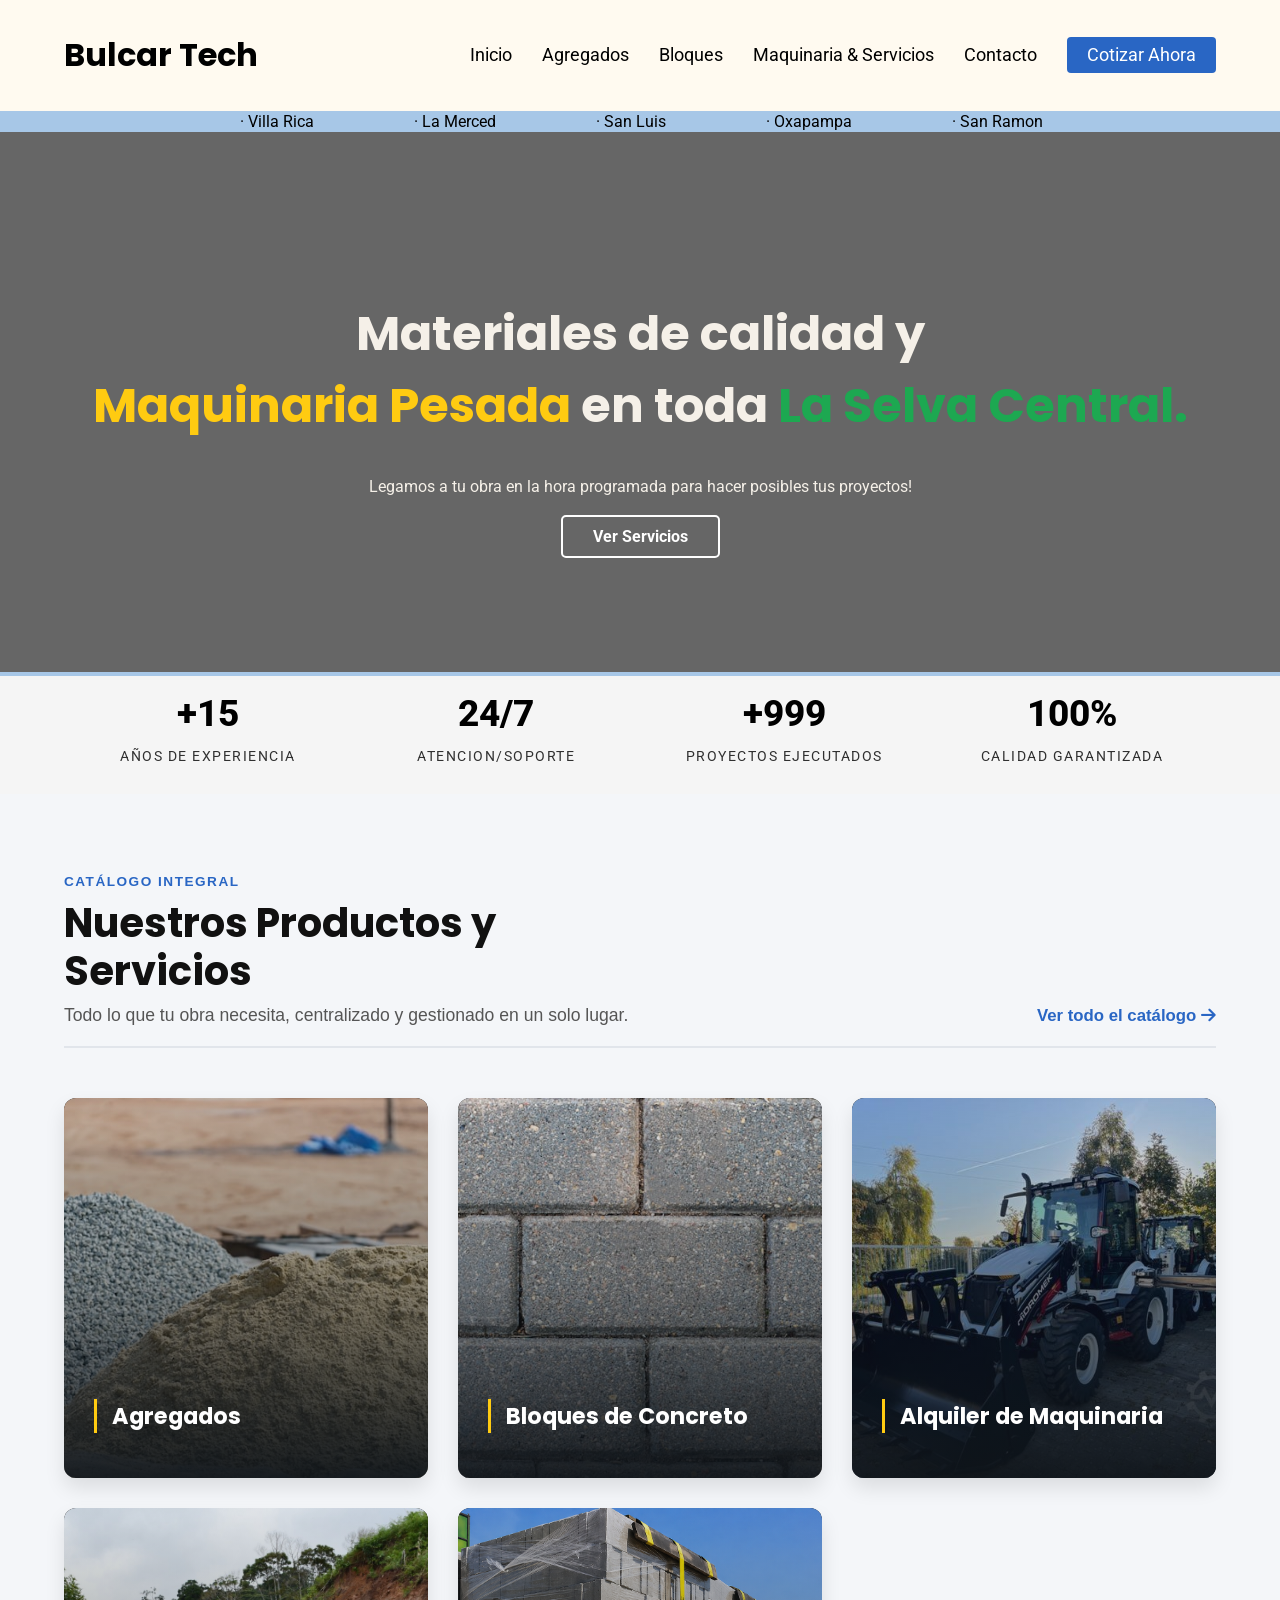
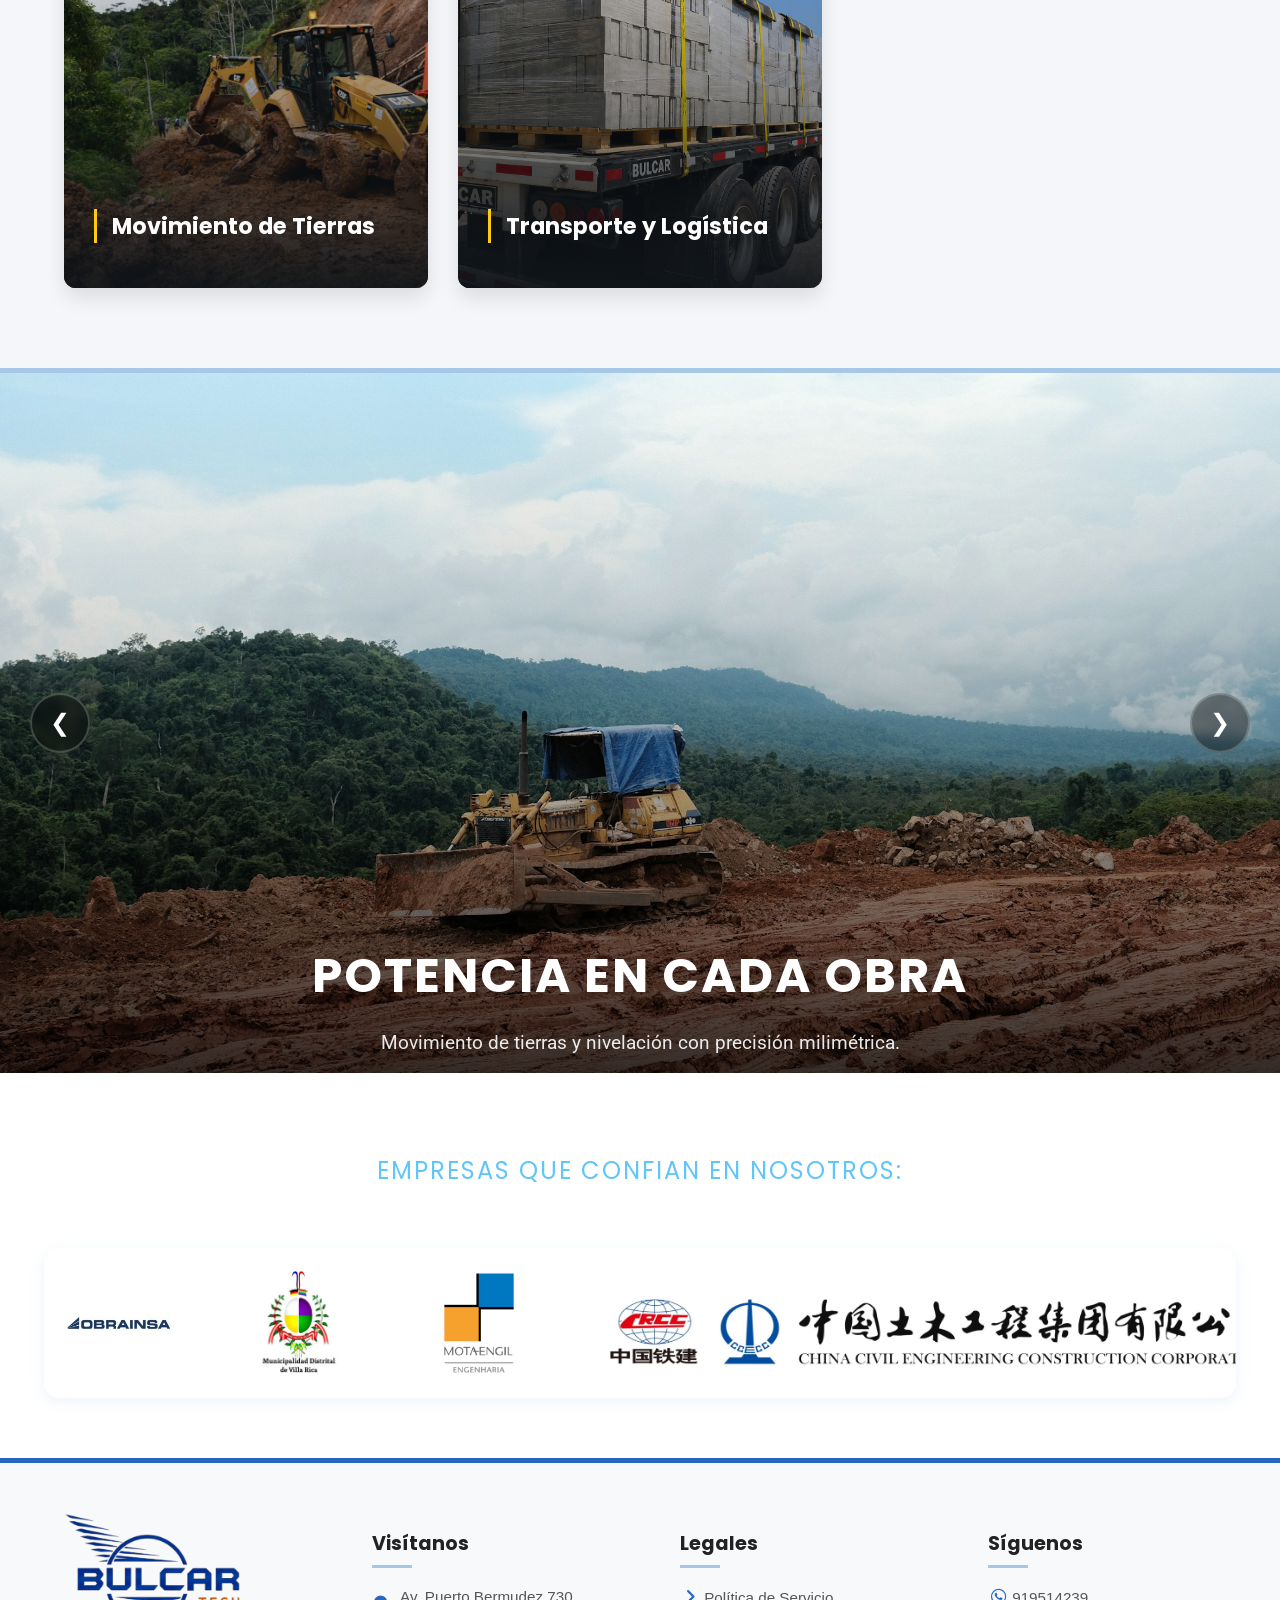
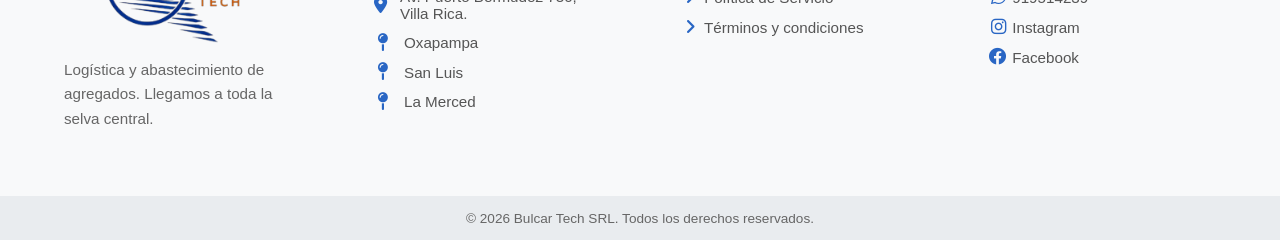
==== commit 01eeb33f: "fix cards index" ====
--- a/index.html
+++ b/index.html
@@ -115,99 +115,137 @@
         </div>
     </section>
 
-    <!-- Proudcios y servicios -->
-    <section id="paquetes" class="paquetes-container">
-        <h2 class="tt-pro-serv"> Nuestros productos y Servicios</h2>
-        <div class="sub-pro-serv">
-            <p>Todos lo que nesesitas para tu obra en un solo lugar.</p>
-            <p>Ver todo el catalogo</p>
-        </div>
-
-        <div class="cards-wrapper">         <!-- container para englobar todas las cards (paquetes fullday) -->
-            <div class="card">              <!-- card individual -->
-                <img src="img/cards_pro_serv/agregados.jpg" alt="FullDay Paracas" class="card-img">
-                <div class="card-info">
-                    <h3>Agregados</h3>
-                    <ul class="ls-products">
-                        <li>Arena fina</li>
-                        <li>Hormigon</li>
-                        <li>Piedra chancada</li>
-                    </ul>
-                    <a href="agregados.html" class="btn-detalle">Mas detalles</a>
-                </div>
-            </div>
-            
-             <div class="card">   <!-- card individual -->
-                <img src="img/cards_pro_serv/bloques.jpg" alt="FullDay Lunahuana" class="card-img">
-                <div class="card-info">
-                    <h3>Bloques de Concreto</h3>
-                    <ul class="ls-products">
-                        <li>Nro 14, 12, 10</li>
-                        <li>Postes</li>
-                        <li>Placas</li>
-                        <li>Adoquines</li>
-                    </ul>
-                    <a href="blocks.html" class="btn-detalle">Mas detalles</a>
-                </div>
-            </div>
-
-            <div class="card">  <!-- card individual -->
-                <img src="img/cards_pro_serv/cargador.jpg" alt="FullDay Canta" class="card-img">
-                <div class="card-info">
-                    <h3>Alquiler de Maquinaria</h3>
-                    <ul class="ls-products">
-                        <li>Cargador frontal</li>
-                        <li>Retroexcavadora</li>
-                        <li>Mini-cargadoor</li>
-                        <li>Volquetes</li>
-                    </ul>
-                    <a href="maquinaria.html" class="btn-detalle">Mas detalles</a>
-                </div>
-            </div>
-
-            <div class="card">  <!-- card individual -->
-                <img src="img/cards_pro_serv/volquete.jpg" alt="FullDay Canta" class="card-img">
-                <div class="card-info">
-                    <h3>Eliminacion de desmonte</h3>
-                    <ul class="ls-products">
-                        <li>Limpieza de terrenos</li>
-                        <li>Eliminacion de esconbros</li>
-                        <li>Volquete 15m3</li>
-                    </ul>
-                    <a href="servicios.html" class="btn-detalle">Mas detalles</a>
-                </div>
-            </div>
-
-            <div class="card">  <!-- card individual -->
-                <img src="img/machines/jbc_selva.jpg" alt="FullDay Canta" class="card-img">
-                <div class="card-info">
-                    <h3>Movimiento de tierras</h3>
-                    <ul class="ls-products">
-                        <li>Apertura trochas o caminos</li>
-                        <li>Nivelacion y Compactacion.</li>
-                        <li>Excavacion Masiva</li>
-                        <li>Mas...</li>
-                    </ul>
-                    <a href="servicios.html" class="btn-detalle">Mas detalles</a>
-                </div>
-            </div>
-
-            <div class="card">  <!-- card individual -->
-                <img src="img/cards_pro_serv/tracto_bloques.png" alt="FullDay Canta" class="card-img">
-                <div class="card-info">
-                    <h3>Transporte y logistica</h3>
-                    <ul class="ls-products">
-                        <li>Flete de materiales</li>
-                        <li>Transporte de carga pesada</li>
-                        <li>Mas...</li>
-                    </ul>
-                    <a href="servicios.html" class="btn-detalle">Mas detalles</a>
-                </div>
-            </div>
-
-             
-
-            
+    <!-- cards -->
+   <section id="catalogo-bulcar" class="vitrina-bulcar">
+        
+        <div class="vitrina-cabecera">
+            <div class="titulos-vitrina">
+                <span class="badge-vitrina">Catálogo Integral</span>
+                <h2 class="tt-pro-serv">Nuestros Productos y Servicios</h2>
+                <p>Todo lo que tu obra necesita, centralizado y gestionado en un solo lugar.</p>
+            </div>
+            <a href="maquinaria.html" class="btn-ver-todo">Ver todo el catálogo <i class="fa-solid fa-arrow-right"></i></a>
+        </div>
+
+        <div class="grid-vitrina">
+            
+            <article class="card-industrial">
+                <img src="img/cards_pro_serv/agregados.jpg" alt="Agregados de cantera" class="card-bg">
+                <div class="card-filtro"></div>
+                <div class="card-contenido">
+                    <div class="card-encabezado">
+                        <h3>Agregados</h3>
+                        <i class="fa-solid fa-mountain"></i>
+                    </div>
+                    <div class="card-oculto">
+                        <ul class="lista-vitrina">
+                            <li><i class="fa-solid fa-check"></i> Arena Fina / Gruesa</li>
+                            <li><i class="fa-solid fa-check"></i> Hormigón de Río</li>
+                            <li><i class="fa-solid fa-check"></i> Piedra Chancada</li>
+                            <li><i class="fa-solid fa-check"></i> Tierra negra</li>
+                            <li><i class="fa-solid fa-check"></i> Tierra para relleno</li>
+                        </ul>
+                        <a href="agregados.html" class="btn-vitrina">Ver Detalles</a>
+                    </div>
+                </div>
+            </article>
+
+            <article class="card-industrial">
+                <img src="img/cards_pro_serv/bloques.jpg" alt="Bloques de concreto" class="card-bg">
+                <div class="card-filtro"></div>
+                <div class="card-contenido">
+                    <div class="card-encabezado">
+                        <h3>Bloques de Concreto</h3>
+                        <i class="fa-solid fa-cubes"></i>
+                    </div>
+                    <div class="card-oculto">
+                        <ul class="lista-vitrina">
+                            <li><i class="fa-solid fa-check"></i> Nro 14, 12, 10</li>
+                            <li><i class="fa-solid fa-check"></i> Bovedillas y Placas</li>
+                            <li><i class="fa-solid fa-check"></i> Adoquines de tránsito</li>
+                        </ul>
+                        <a href="bloques.html" class="btn-vitrina">Ver Detalles</a>
+                    </div>
+                </div>
+            </article>
+
+            <article class="card-industrial">
+                <img src="img/services/2_alqu_mach/hmk.jpg" alt="Alquiler de maquinaria pesada" class="card-bg">
+                <div class="card-filtro"></div>
+                <div class="card-contenido">
+                    <div class="card-encabezado">
+                        <h3>Alquiler de Maquinaria</h3>
+                        <i class="fa-solid fa-tractor"></i>
+                    </div>
+                    <div class="card-oculto">
+                        <ul class="lista-vitrina">
+                            <li><i class="fa-solid fa-check"></i> Cargador Frontal</li>
+                            <li><i class="fa-solid fa-check"></i> Retroexcavadora</li>
+                            <li><i class="fa-solid fa-check"></i> Volquetes (15m³)</li>
+                            <li><i class="fa-solid fa-check"></i> Tracto Remolcaor</li>
+                        </ul>
+                        <a href="servicios.html" class="btn-vitrina">Ver Detalles</a>
+                    </div>
+                </div>
+            </article>
+
+           <!--  <article class="card-industrial">
+                <img src="img/cards_pro_serv/volquete.jpg" alt="Eliminación de desmonte" class="card-bg">
+                <div class="card-filtro"></div>
+                <div class="card-contenido">
+                    <div class="card-encabezado">
+                        <h3>Eliminación de Desmonte</h3>
+                        <i class="fa-solid fa-dumpster"></i>
+                    </div>
+                    <div class="card-oculto">
+                        <ul class="lista-vitrina">
+                            <li><i class="fa-solid fa-check"></i> Limpieza de terrenos</li>
+                            <li><i class="fa-solid fa-check"></i> Retiro de escombros</li>
+                            <li><i class="fa-solid fa-check"></i> Disposición certificada</li>
+                        </ul>
+                        <a href="servicios.html" class="btn-vitrina">Ver Detalles</a>
+                    </div>
+                </div>
+            </article> -->
+
+            <article class="card-industrial">
+                <img src="img/services/1_mov_tierra/movimientoTierra.png" alt="Movimiento de tierras" class="card-bg">
+                <div class="card-filtro"></div>
+                <div class="card-contenido">
+                    <div class="card-encabezado">
+                        <h3>Movimiento de Tierras</h3>
+                        <i class="fa-solid fa-earth-americas"></i>
+                    </div>
+                    <div class="card-oculto">
+                        <ul class="lista-vitrina">
+                            <li><i class="fa-solid fa-check"></i> Apertura de trochas</li>
+                            <li><i class="fa-solid fa-check"></i> Nivelación y compactación</li>
+                            <li><i class="fa-solid fa-check"></i> Excavación masiva</li>
+                        </ul>
+                        <a href="servicios.html" class="btn-vitrina">Ver Detalles</a>
+                    </div>
+                </div>
+            </article>
+
+            <article class="card-industrial">
+                <img src="img/cards_pro_serv/tracto_bloques.png" alt="Transporte y logística" class="card-bg">
+                <div class="card-filtro"></div>
+                <div class="card-contenido">
+                    <div class="card-encabezado">
+                        <h3>Transporte y Logística</h3>
+                        <i class="fa-solid fa-truck-fast"></i>
+                    </div>
+                    <div class="card-oculto">
+                        <ul class="lista-vitrina">
+                            <li><i class="fa-solid fa-check"></i> Flete de materiales</li>
+                            <li><i class="fa-solid fa-check"></i> Carga pesada y remolque</li>
+                            <li><i class="fa-solid fa-check"></i> Distribución en selva central</li>
+                        </ul>
+                        <a href="servicios.html" class="btn-vitrina">Ver Detalles</a>
+                    </div>
+                </div>
+            </article>
+
         </div>
     </section>
 
@@ -305,7 +343,7 @@
 
     <!-- carrusel de empresas/clientes -->
    <section class="seccion-logos">
-    <h2 class="titulo-confianza" >Empresas que confian en Nosotos:</h2>
+    <h2 class="titulo-confianza" >Empresas que confian en Nosotros:</h2>
     <div class="carousel-container">
         <div class="carousel-track">
             <div class="logo-item"><img src="img/lg_socios/obrainsa.jpg" alt="Socio 1"></div>
--- a/style.css
+++ b/style.css
@@ -378,102 +378,224 @@
 }
 
 /* =============================================
-        section Productos / servicios (vitrina)
-   ============================================= */
+      SECCIÓN VITRINA (PRODUCTOS / SERVICIOS)
+============================================= */
+.vitrina-bulcar {
+    padding: 80px 5%;
+    background-color: #f4f6f9; /* Fondo muy claro para contrastar */
+    font-family: sans-serif;
+}
+
+/* --- CABECERA DE LA SECCIÓN --- */
+.vitrina-cabecera {
+    display: flex;
+    justify-content: space-between;
+    align-items: flex-end;
+    margin-bottom: 50px;
+    border-bottom: 2px solid #e1e5eb;
+    padding-bottom: 20px;
+}
+
+.titulos-vitrina {
+    max-width: 600px;
+}
+
+.badge-vitrina {
+    display: inline-block;
+    color: #2966C4;
+    font-weight: bold;
+    text-transform: uppercase;
+    letter-spacing: 1.5px;
+    font-size: 0.85rem;
+    margin-bottom: 10px;
+}
+
 .tt-pro-serv {
-    text-align: left;
-    padding: 5px ;
-    margin-bottom: 1px;
-}
-
-.sub-pro-serv {
+    font-size: 2.5rem;
+    color: #111;
+    margin: 0 0 10px 0;
+    line-height: 1.2;
+}
+
+.titulos-vitrina p {
+    color: #555;
+    font-size: 1.1rem;
+    margin: 0;
+}
+
+.btn-ver-todo {
+    color: #2966C4;
+    font-weight: bold;
+    text-decoration: none;
+    font-size: 1.05rem;
+    transition: color 0.3s;
+}
+
+.btn-ver-todo:hover {
+    color: #FFCB11; /* Tu amarillo Bulcar */
+}
+
+/* --- GRID DE TARJETAS --- */
+.grid-vitrina {
+    display: grid;
+    /* Esto hace que sea responsivo automáticamente sin media queries complejas */
+    grid-template-columns: repeat(auto-fit, minmax(320px, 1fr));
+    gap: 30px;
+}
+
+/* --- TARJETA INDUSTRIAL INTERACTIVA --- */
+.card-industrial {
+    position: relative;
+    height: 380px;
+    border-radius: 12px;
+    overflow: hidden;
+    box-shadow: 0 10px 20px rgba(0,0,0,0.1);
+    background-color: #000;
+}
+
+/* La imagen de fondo */
+.card-bg {
+    position: absolute;
+    top: 0; left: 0;
+    width: 100%; height: 100%;
+    object-fit: cover;
+    transition: transform 0.6s ease;
+}
+
+/* Filtro oscuro que se oscurece más al pasar el mouse */
+.card-filtro {
+    position: absolute;
+    top: 0; left: 0;
+    width: 100%; height: 100%;
+    background: linear-gradient(to top, rgba(15, 20, 25, 0.95) 0%, rgba(15, 20, 25, 0.4) 50%, rgba(15, 20, 25, 0.1) 100%);
+    transition: background 0.4s ease;
+}
+
+/* Contenido de texto que se superpone */
+.card-contenido {
+    position: absolute;
+    bottom: 0;
+    left: 0;
+    width: 100%;
+    padding: 30px;
+    color: white;
+    display: flex;
+    flex-direction: column;
+    justify-content: flex-end;
+    height: 100%;
+}
+
+.card-encabezado {
     display: flex;
     justify-content: space-between;
-}
-
-.sub-pro-serv p {
+    align-items: center;
+    margin-bottom: 15px;
+    border-left: 3px solid #FFCB11;
+    padding-left: 15px;
+    transition: transform 0.4s ease;
+}
+
+.card-encabezado h3 {
+    font-size: 1.4rem;
     margin: 0;
-}
-
-
-
-
-.paquetes-container {
-    padding: 60px 5%;
-    background-color: #fff;
+    font-weight: 700;
+}
+
+.card-encabezado i {
+    color: #61C4FA;
+    font-size: 1.5rem;
+}
+
+/* La información que está oculta y aparece al pasar el mouse */
+.card-oculto {
+    max-height: 0; /* Oculto inicialmente */
+    opacity: 0;
+    overflow: hidden;
+    transition: max-height 0.5s ease, opacity 0.5s ease;
+}
+
+.lista-vitrina {
+    list-style: none;
+    padding: 0;
+    margin: 0 0 20px 0;
+}
+
+.lista-vitrina li {
+    font-size: 0.95rem;
+    color: #d1d5db;
+    margin-bottom: 8px;
+    display: flex;
+    align-items: center;
+    gap: 10px;
+}
+
+.lista-vitrina i {
+    color: #FFCB11;
+    font-size: 0.8rem;
+}
+
+.btn-vitrina {
+    display: block;
     text-align: center;
-}
-
-.cards-wrapper {
-    display: flex;
-    flex-wrap: nowrap;         /* Permite que bajen si no caben */
-    justify-content: center; /* Centra las tarjetas */
-    gap: 30px;               /* Espacio entre tarjetas */
-    margin-top: 30px;
-}
-
-.card {
-    background: whitesmoke;     /* Color gris claro visto en clase  */
-    border-radius: 10px;     /* Bordes redondeados profesionales  */
-    width: 300px;            /* Ancho fijo en PC [cite: 780] */
-    box-shadow: 1px 1px 1px #888; /* Sombra enseñada en  04  */
-    overflow: hidden;        /* Para que la imagen no se salga de las esquinas */
-    transition: transform 0.3s;
-   
-
-}
-.ls-products {
-    text-align: left;
-    color:615A5A;
-    text-decoration: none;
-    padding: 15px;
-}
-
-.card:hover {
-    transform: scale(1.1);  /* Efecto de agrandado visto en clase  */
-}
-
-.card-img {
-    width: 100%;             /* La imagen ocupa todo el ancho de la tarjeta [cite: 958] */
-    height: 180px;           /* Altura fija para que todas se vean iguales [cite: 1387] */
-    object-fit: cover;
-}
-
-.card-info {
-    padding: 15px;
-    text-align: left;
-}
-
-.btn-detalle {
-    
-    text-align: center;
-    display: block;
-    background: #4C8DBF;       /* Estilo de botón del material  */
+    background-color: #2966C4;
     color: white;
     text-decoration: none;
-    padding: 10px;
-    margin: 1px auto;
-    margin-top: 15px;
-    border-radius: 9px;
-    max-width: 70%;
-}
-a:hover {
+    padding: 12px;
+    border-radius: 6px;
     font-weight: bold;
+    text-transform: uppercase;
+    font-size: 0.9rem;
+    transition: background-color 0.3s;
+}
+
+.btn-vitrina:hover {
     background-color: #FFCB11;
-    color:black;
-    border-radius: 5px;        /* Bordes redondeados para que se vea mejor */
-}
-
-/* modo movil */
-/* seccion card fullday */
- @media (max-width: 768px) {
-    .cards-wrapper {
-        flex-direction: column; /* Cambia de horizontal a vertical  */
-        align-items: center;    /* Centra las tarjetas una debajo de otra */
-    }
-
-    .card {
-        width: 90%;             /* En celular las tarjetas ocupan casi todo el ancho [cite: 967] */
+    color: #111;
+}
+
+/* --- EFECTOS HOVER (La magia de la interacción) --- */
+.card-industrial:hover .card-bg {
+    transform: scale(1.1); /* La foto hace zoom in lento */
+}
+
+.card-industrial:hover .card-filtro {
+    background: linear-gradient(to top, rgba(15, 20, 25, 0.98) 0%, rgba(15, 20, 25, 0.8) 100%);
+}
+
+.card-industrial:hover .card-encabezado {
+    transform: translateY(-10px); /* El título sube un poco */
+}
+
+.card-industrial:hover .card-oculto {
+    max-height: 250px; /* Se despliega la lista y el botón */
+    opacity: 1;
+}
+
+/* --- RESPONSIVE MÓVIL --- */
+@media (max-width: 768px) {
+    .vitrina-cabecera {
+        flex-direction: column;
+        align-items: flex-start;
+        gap: 15px;
+    }
+    
+    .tt-pro-serv {
+        font-size: 2rem;
+    }
+
+    /* En móvil no hay "hover", así que mostramos la info directamente */
+    .card-oculto {
+        max-height: 250px;
+        opacity: 1;
+    }
+    
+    .card-industrial {
+        height: auto;
+        min-height: 400px;
+    }
+    
+    .card-filtro {
+        background: linear-gradient(to top, rgba(15, 20, 25, 0.98) 0%, rgba(15, 20, 25, 0.6) 100%);
     }
 }
 
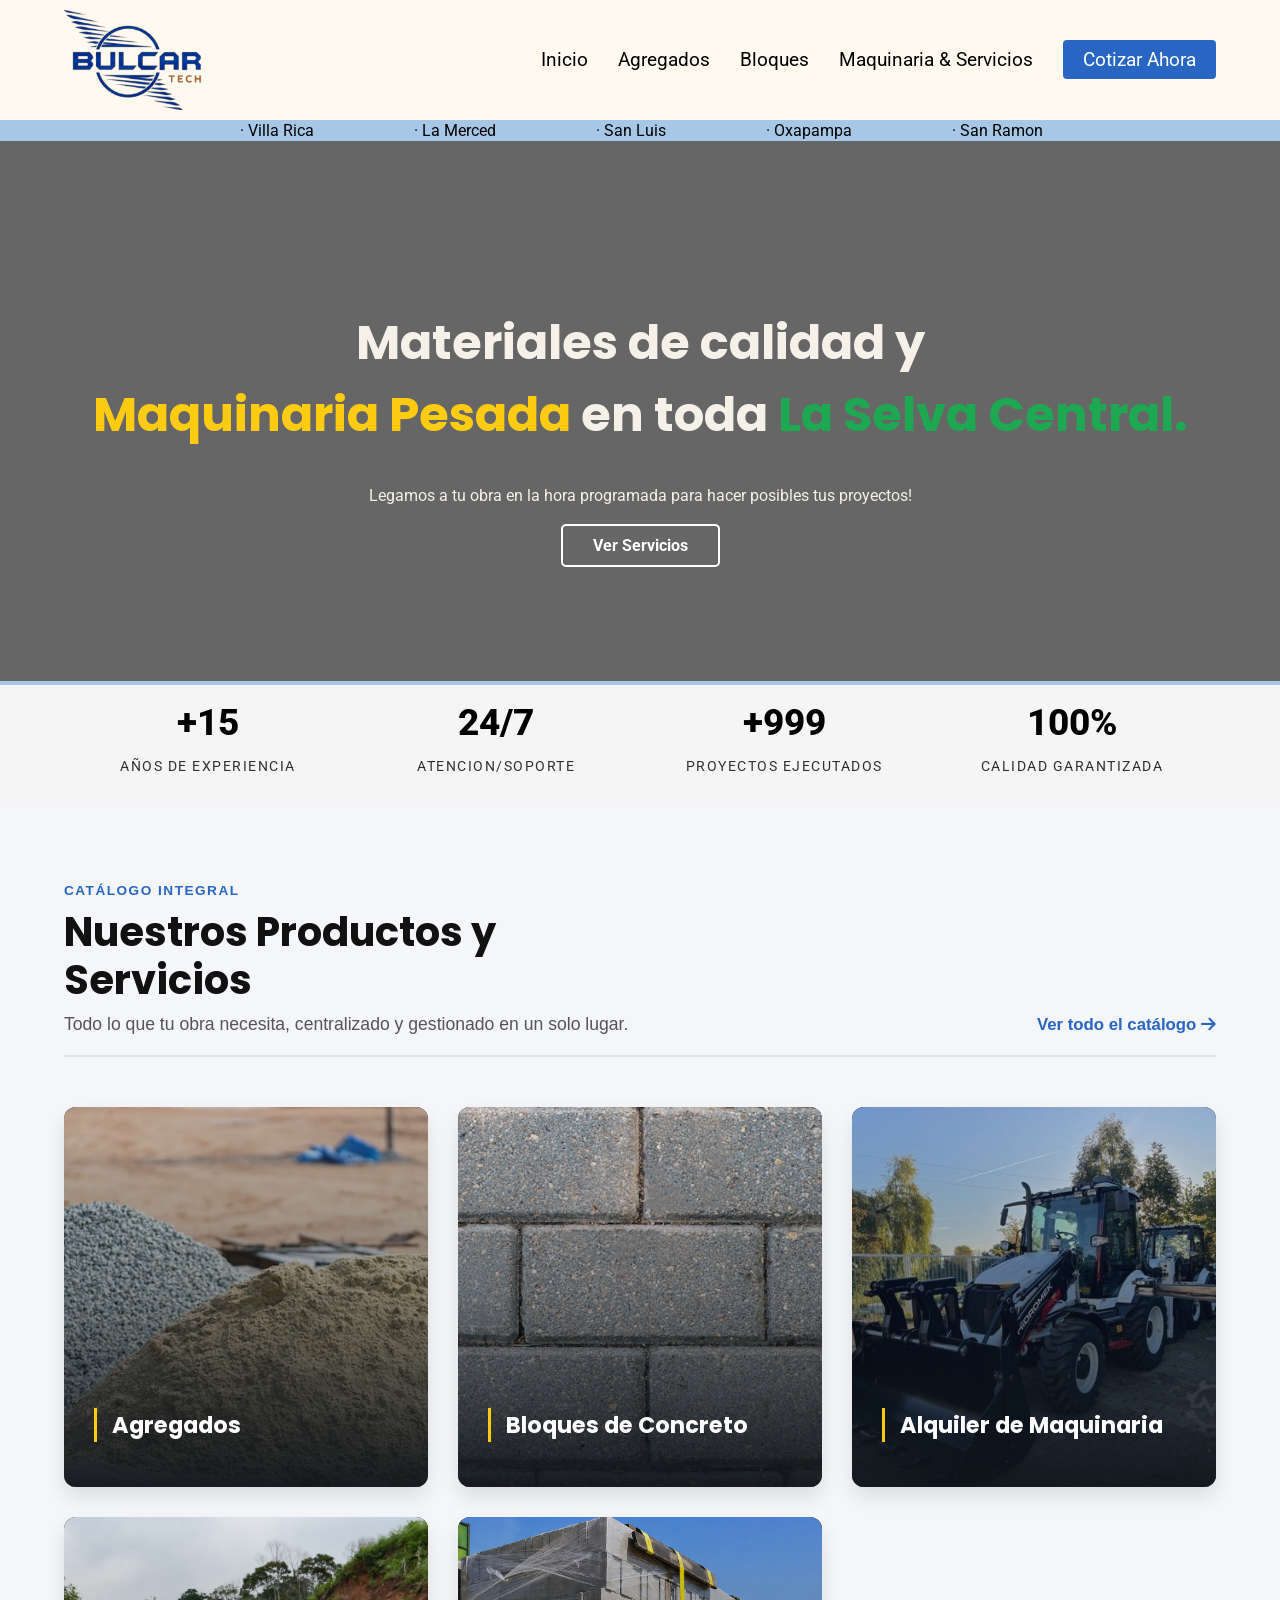
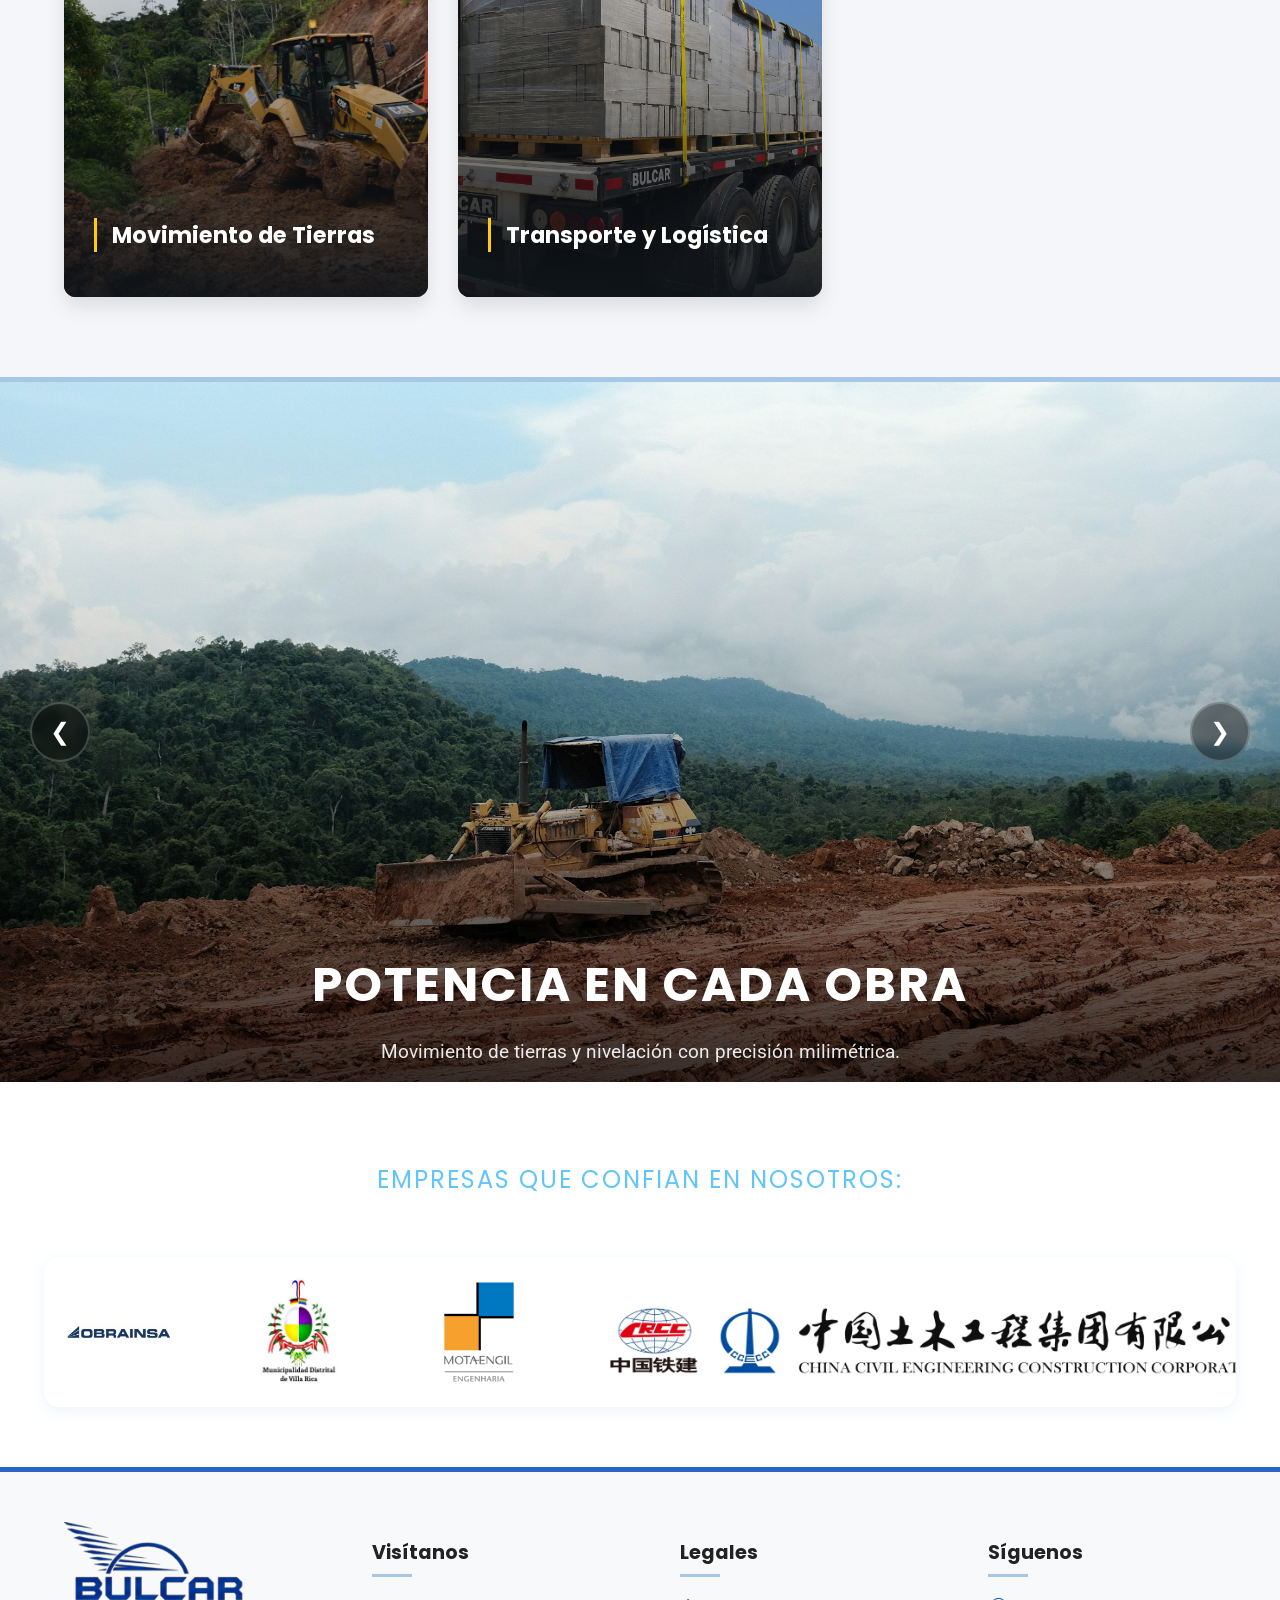
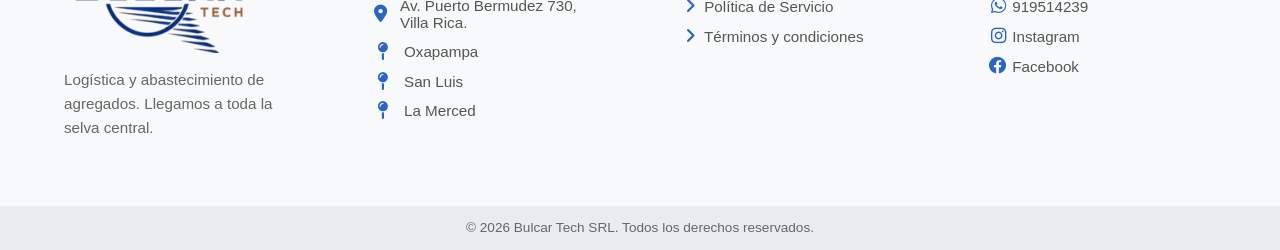
==== commit 299ea940: "refractor header" ====
--- a/index.html
+++ b/index.html
@@ -20,13 +20,12 @@
     </div>
 
     <!-- contenedor para el logo y las categorias-->
-    <header class="main-header">
+   <header class="main-header">
         <div class="header-container">
-            <div class="logo">
-                <h1>Bulcar Tech</h1>
-                <!-- <h1>Bulcar tech, agregados en toda la selva central</h1> <a href="/">
-                <img src="img/logo_3.png" alt="Agregados"> </a> -->
-            </div>
+            
+            <a href="index.html" class="logo">
+                <img src="img/logo_original_white.png" alt="Bulcar Tech - Logística y Construcción">
+            </a>
 
             <nav class="main-nav">
                 <ul>
@@ -34,11 +33,7 @@
                     <li><a href="agregados.html">Agregados</a></li>
                     <li><a href="blocks.html">Bloques</a></li>
                     <li><a href="maquinaria.html">Maquinaria & Servicios</a></li>
-                    <li><a href="contacto.html">Contacto</a></li>
-                    <div class="boton-cotizar">
-                    <li><a href="cotizar.html" class="btn-cotizar">Cotizar Ahora</a></li>
-                    </div>
-
+                    <li class="item-cotizar"><a href="cotizar.html" class="btn-cotizar">Cotizar Ahora</a></li>
                 </ul>
             </nav>
         </div>
--- a/style.css
+++ b/style.css
@@ -126,7 +126,7 @@
 .main-nav a {   /* editar las categorias (anchor, ancla) -> "a" */
    
   color: black;
-    font-size: 1.1rem;
+    font-size: 1.2rem;
     transition: 0.5s;
     text-decoration: none;
 }
@@ -136,13 +136,29 @@
     font-weight: bold;
     
 }
-
-/* 1. El contenedor del logo ahora sí dictará la altura */
-/* 1. Forzamos al contenedor a mantener su tamaño */
+/* =============================================
+             AJUSTE PERFECTO DEL LOGO
+============================================= */
 .logo {
-    color: black;
-}
-
+    display: flex;
+    align-items: center; /* Centra el logo verticalmente con el menú */
+    text-decoration: none;
+}
+
+.logo img {
+    /* AQUÍ ESTÁ LA MAGIA */
+    /* Limita la altura del logo para que nunca estire el header */
+    max-height: 100px; 
+    
+    /* El ancho automático mantiene la proporción perfecta sin deformar tu logo */
+    width: auto; 
+    
+    /* Le dice al navegador que el logo debe encajar estrictamente en ese espacio */
+    object-fit: contain; 
+}
+
+/* Si sientes que el logo se ve muy chiquito, puedes subir el max-height a 60px o 70px, 
+   pero 50px o 55px es el estándar corporativo para barras de navegación. */
 /* modo MOVIL */
 @media (max-width: 768px) {
     .header-container {
@@ -965,117 +981,6 @@
 }
 
 
-
-
-/* ***************************cotizar.html **************************/
-
-/* =============================================
-                      section Cotizar
-   ============================================= */
-.cotizar-main {
-    flex: 1; /* Para el Sticky Footer que ya configuramos */
-    display: flex;
-    align-items: center;
-    justify-content: center;
-    background: #f0f2f5; /* Un gris muy claro para que la tarjeta resalte */
-    padding: 60px 20px;
-}
-
-.cotizar-container {
-    width: 100%;
-    max-width: 600px;
-}
-
-.cotizar-card {
-    background: #ffffff;
-    border-radius: 15px;
-    padding: 40px;
-    box-shadow: 0 15px 35px rgba(0,0,0,0.1);
-    text-align: center;
-}
-
-.icon-main {
-    font-size: 50px;
-    color: #229797; /* El verde/celeste de tu marca */
-    margin-bottom: 20px;
-}
-
-.cotizar-header h1 {
-    font-size: 2rem;
-    color: #333;
-    margin-bottom: 10px;
-}
-
-.cotizar-header p {
-    color: #666;
-    margin-bottom: 30px;
-}
-
-/* Sección de botón de WhatsApp */
-.opcion-wsp {
-    background: #f9f9f9;
-    padding: 25px;
-    border-radius: 10px;
-    border: 1px solid #eee;
-    margin-bottom: 25px;
-}
-
-.opcion-wsp h3 {
-    margin-bottom: 10px;
-    color: #333;
-}
-
-.wsp-btn-link {
-    display: flex;
-    align-items: center;
-    justify-content: center;
-    gap: 10px;
-    background-color: #25D366; /* Verde Oficial WhatsApp */
-    color: white;
-    text-decoration: none;
-    padding: 15px 25px;
-    border-radius: 8px;
-    font-weight: bold;
-    font-size: 1.1rem;
-    transition: 0.3s;
-}
-
-.wsp-btn-link:hover {
-    background-color: #1DA851;
-    transform: translateY(-3px);
-    box-shadow: 0 5px 15px rgba(37, 211, 102, 0.3);
-}
-
-/* Íconos de información extra */
-.opcion-info {
-    display: flex;
-    justify-content: center;
-    gap: 20px;
-    flex-wrap: wrap;
-}
-
-.info-item {
-    display: flex;
-    align-items: center;
-    gap: 8px;
-    font-size: 0.85rem;
-    color: #888;
-}
-
-.info-item i {
-    color: #229797;
-}
-
-/* Ajuste móvil */
-@media (max-width: 480px) {
-    .cotizar-card {
-        padding: 25px 15px;
-    }
-    .cotizar-header h1 {
-        font-size: 1.5rem;
-    }
-}
-
 /* =============================================
               PÁGINA: AGREGADOS
 ============================================= */
@@ -1516,7 +1421,7 @@
 
 
 /* =============================================
-        PÁGINA: SERVICIOS (EDITORIAL PREMIUM)
+        PÁGINA: SERVICIOS & MQUINARIA
 ============================================= */
 .servicios-premium {
     background-color: #ffffff;
@@ -1535,11 +1440,13 @@
     background-color: #f8f9fa;
     background-image: radial-gradient(#e1e5eb 1px, transparent 1px);
     background-size: 40px 40px;
+    border-top: 4px solid #2966C4; 
 }
 
 .hero-text-box {
     max-width: 800px;
     position: relative;
+  
 }
 
 .linea-decorativa {
@@ -1547,6 +1454,7 @@
     height: 6px;
     background-color: #FFCB11;
     margin-bottom: 30px;
+    
 }
 
 .hero-editorial h1 {
@@ -1772,4 +1680,158 @@
 
     .hero-editorial h1 { font-size: 3.5rem; }
     .info-grid { grid-template-columns: 1fr; }
+}
+
+
+/* =============================================
+              PÁGINA: CONTACTO & WSP
+============================================= */
+.pagina-contacto {
+    background-color: #f8f9fa;
+    font-family: 'Helvetica Neue', Arial, sans-serif;
+}
+
+/* --- HERO --- */
+.hero-contacto {
+    background: linear-gradient(rgba(10, 20, 30, 0.8), rgba(10, 20, 30, 0.9)), url('img/fondo-contacto.jpg') center/cover;
+    padding: 100px 5% 80px;
+    text-align: center;
+    color: white;
+}
+
+.hero-contacto h1 {
+    font-size: 3.2rem;
+    margin-bottom: 20px;
+}
+
+/* --- CONTENEDOR SPLIT --- */
+.seccion-contacto-info {
+    padding: 80px 5%;
+    margin-top: -60px;
+}
+
+.contenedor-contacto {
+    max-width: 1200px;
+    margin: 0 auto;
+    display: flex;
+    background: #ffffff;
+    border-radius: 15px;
+    box-shadow: 0 20px 50px rgba(0,0,0,0.1);
+    overflow: hidden;
+}
+
+/* IZQUIERDA: INFO AZUL */
+.info-directa {
+    width: 40%;
+    background-color: #2966C4;
+    color: white;
+    padding: 60px 45px;
+}
+
+.info-directa h2 {
+    color: #FFCB11;
+    font-size: 2.2rem;
+    margin-bottom: 20px;
+}
+
+.bloques-info {
+    display: flex;
+    flex-direction: column;
+    gap: 35px;
+}
+
+.item-info {
+    display: flex;
+    gap: 20px;
+}
+
+.icono-cto {
+    background: rgba(255, 255, 255, 0.15);
+    width: 55px; height: 55px;
+    display: flex; justify-content: center; align-items: center;
+    border-radius: 50%;
+    font-size: 1.4rem;
+    color: #FFCB11;
+    flex-shrink: 0;
+}
+
+.texto-cto strong { display: block; font-size: 1.1rem; margin-bottom: 5px; }
+.texto-cto span { display: block; opacity: 0.9; }
+.nota-cto { font-size: 0.85rem; opacity: 0.6; font-style: italic; margin-top: 4px; }
+
+/* DERECHA: WSP CARD */
+.formulario-box {
+    width: 60%;
+    padding: 60px;
+    display: flex;
+    flex-direction: column;
+    justify-content: center;
+    text-align: center;
+}
+
+.icon-main-wsp {
+    font-size: 3.5rem;
+    color: #2966C4;
+    margin-bottom: 20px;
+}
+
+.cabecera-form h3 { font-size: 2rem; color: #111; margin-bottom: 10px; }
+.cabecera-form p { color: #666; margin-bottom: 35px; line-height: 1.6; }
+
+.opcion-wsp-card {
+    background-color: #f4f7fa;
+    padding: 40px;
+    border-radius: 12px;
+    border: 1px solid #e1e5eb;
+    margin-bottom: 30px;
+}
+
+.opcion-wsp-card h4 { font-size: 1.4rem; margin-bottom: 15px; color: #2966C4; }
+.opcion-wsp-card p { margin-bottom: 30px; color: #555; }
+
+/* BOTÓN WHATSAPP PREMIUN */
+.wsp-btn-link {
+    display: flex;
+    align-items: center;
+    justify-content: center;
+    gap: 12px;
+    background-color: #25D366;
+    color: white;
+    text-decoration: none;
+    padding: 18px 35px;
+    border-radius: 10px;
+    font-weight: bold;
+    font-size: 1.2rem;
+    transition: all 0.3s ease;
+}
+
+.wsp-btn-link:hover {
+    background-color: #1da851;
+    transform: translateY(-4px);
+    box-shadow: 0 10px 25px rgba(37, 211, 102, 0.3);
+}
+
+/* EXTRAS */
+.info-extra-wsp {
+    display: flex;
+    justify-content: center;
+    gap: 40px;
+}
+
+.info-item {
+    display: flex;
+    align-items: center;
+    gap: 10px;
+    font-size: 0.95rem;
+    color: #888;
+}
+
+.info-item i { color: #FFCB11; }
+
+/* RESPONSIVE */
+@media (max-width: 992px) {
+    .contenedor-contacto { flex-direction: column; }
+    .info-directa, .formulario-box { width: 100%; }
+    .hero-contacto h1 { font-size: 2.5rem; }
+    .formulario-box { padding: 40px 20px; }
 }
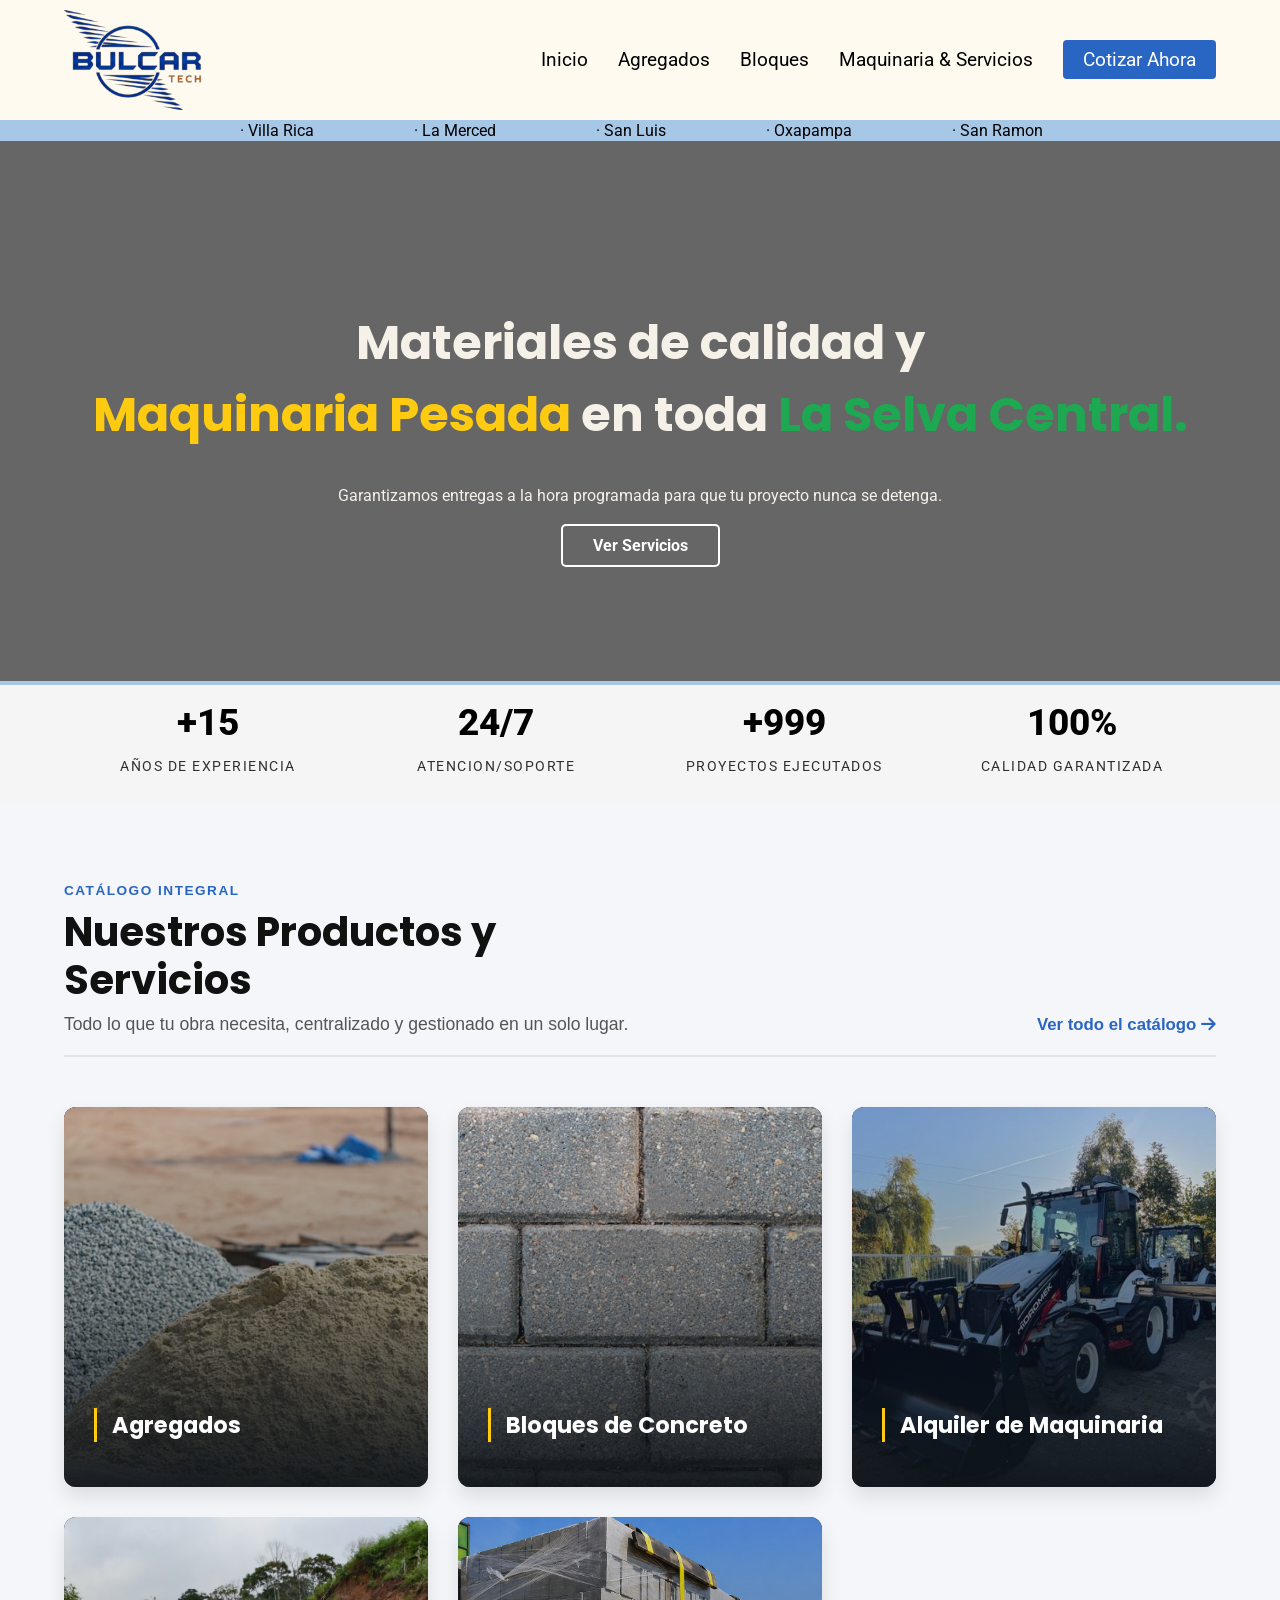
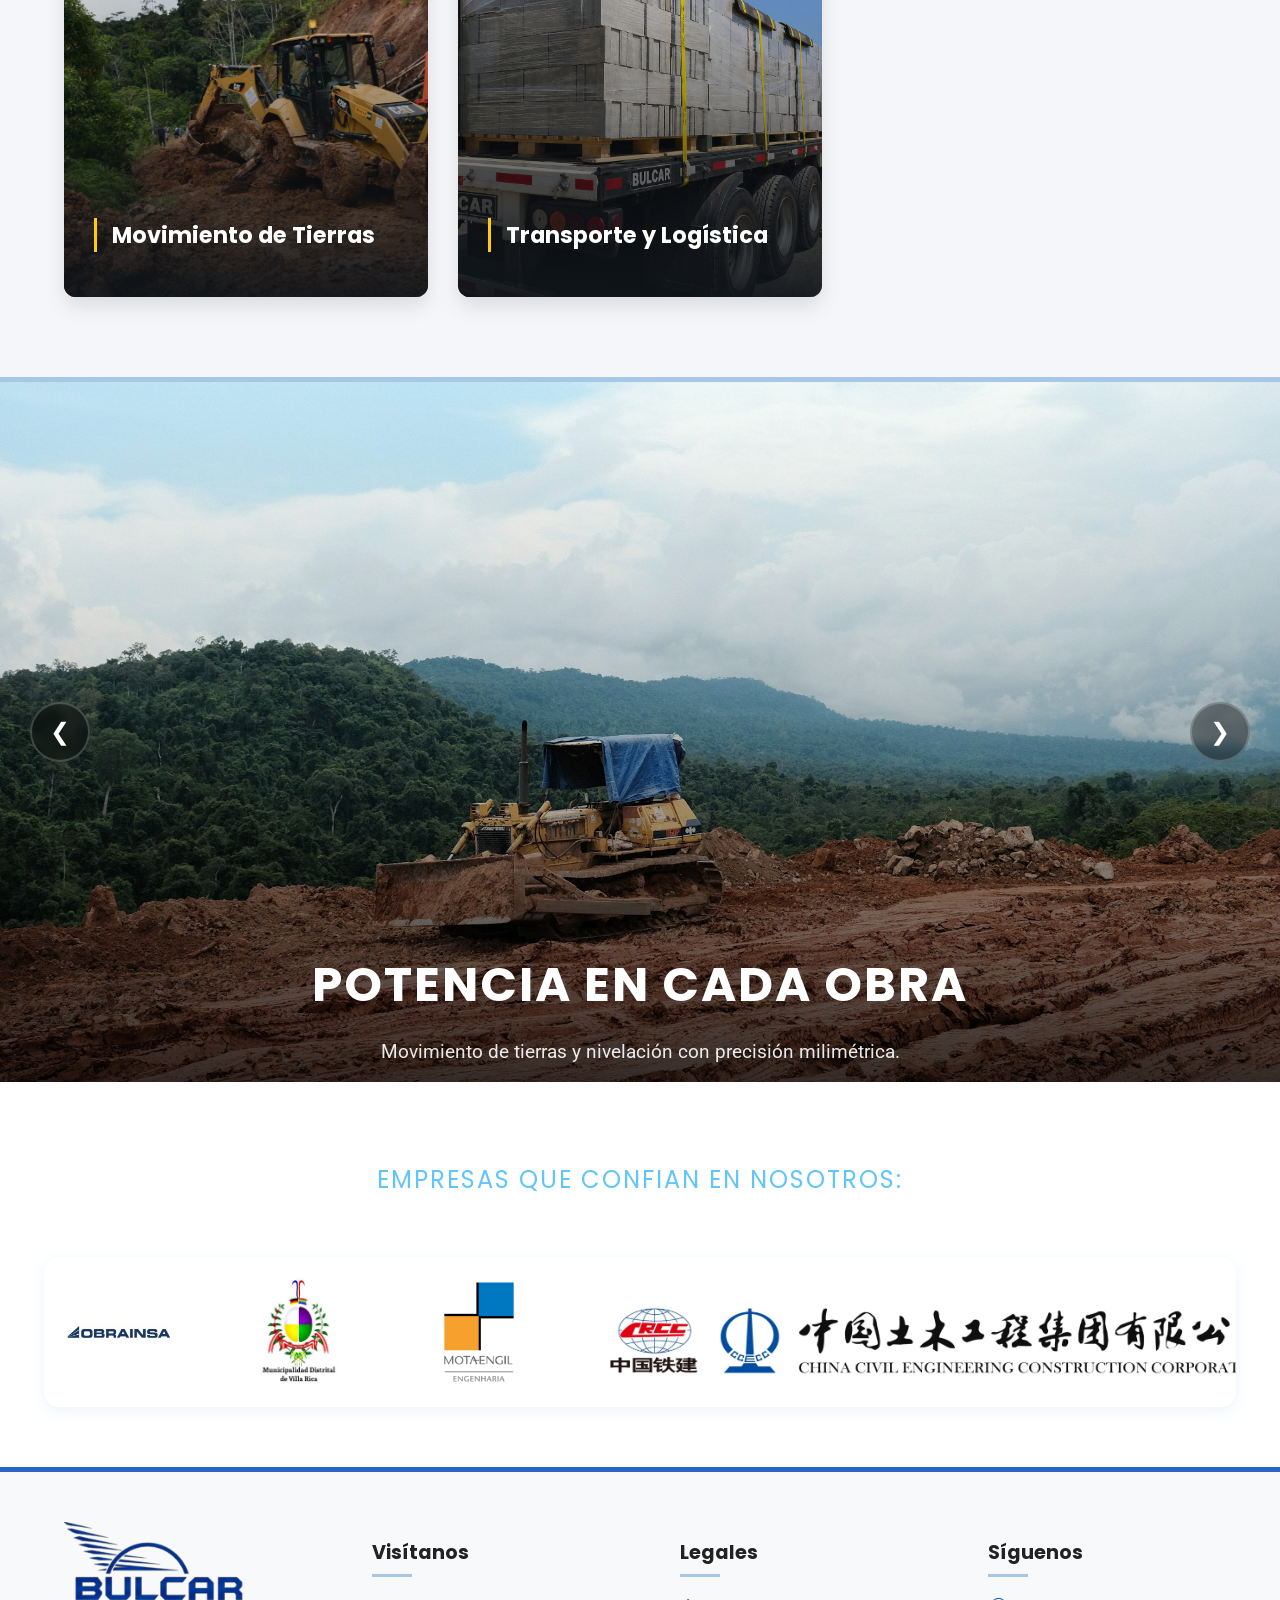
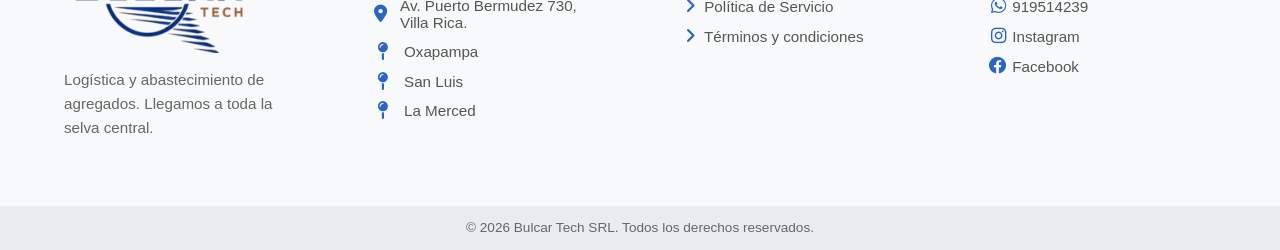
==== commit 0cb3f11c: "fix btn servicios" ====
--- a/index.html
+++ b/index.html
@@ -80,8 +80,8 @@
         <div class="hero-content">
             <h1>Materiales de calidad y <br> <span class="color-hero">Maquinaria Pesada</span> <span> en toda</span> <span class="tt-green">La Selva Central.</span></h1>
             
-            <p class="slogan">Legamos a tu obra en la hora programada para hacer posibles tus proyectos!</p>
-            <a href="#servicios" class="btn-main">Ver Servicios</a>
+            <p class="slogan">Garantizamos entregas a la hora programada para que tu proyecto nunca se detenga.</p>
+            <a href="maquinaria.html" class="btn-main">Ver Servicios</a>
         </div>
     </section>
 
